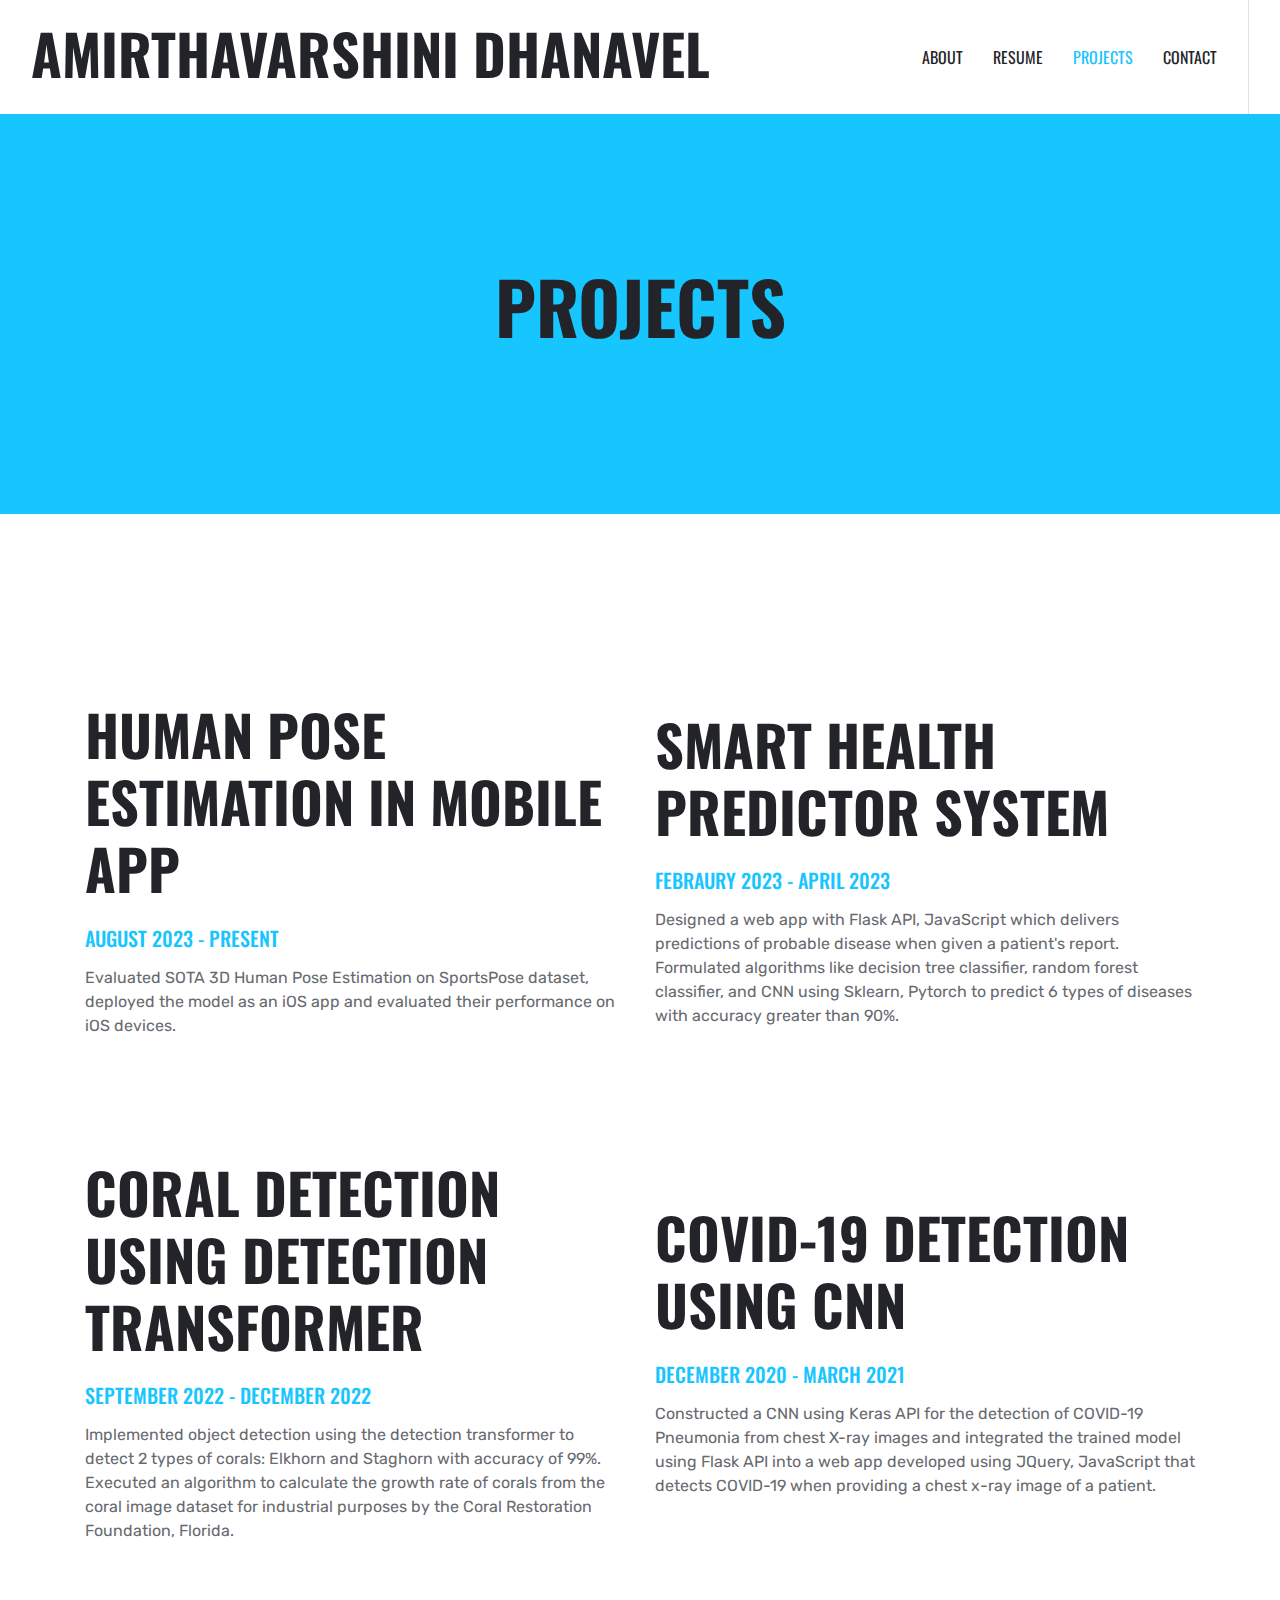
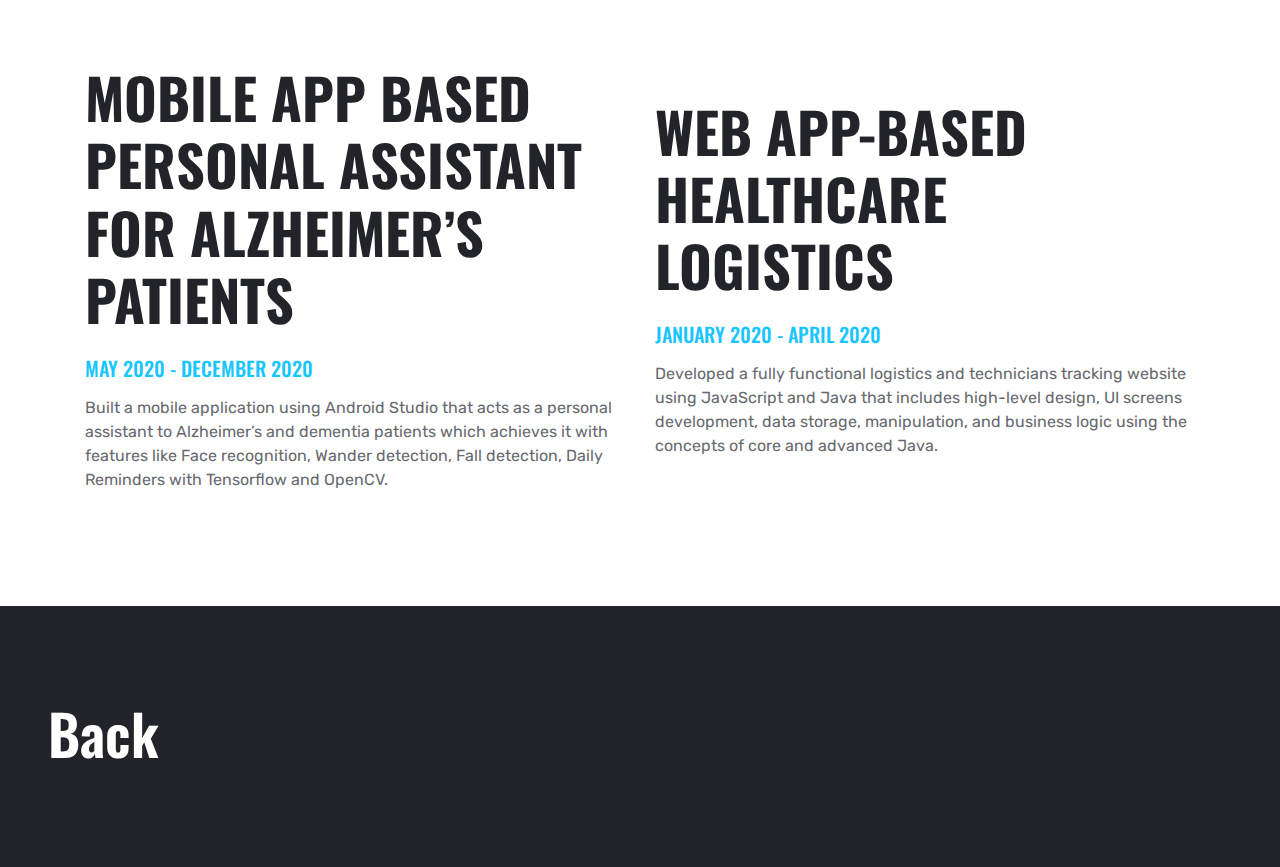
==== about.html @ 34671aa5 "Initial Commit" ====
<!DOCTYPE html>
<html lang="en">

<head>
    <meta charset="utf-8">
    <title>DOT.NET - Digital Agency Website Template</title>
    <meta content="width=device-width, initial-scale=1.0" name="viewport">
    <meta content="Free HTML Templates" name="keywords">
    <meta content="Free HTML Templates" name="description">

    <!-- Favicon -->
    <link href="img/favicon.ico" rel="icon">

    <!-- Google Web Fonts -->
    <link rel="preconnect" href="https://fonts.gstatic.com">
    <link href="https://fonts.googleapis.com/css2?family=Oswald:wght@400;500;600;700&family=Rubik&display=swap" rel="stylesheet"> 

    <!-- Font Awesome -->
    <link href="https://cdnjs.cloudflare.com/ajax/libs/font-awesome/5.15.0/css/all.min.css" rel="stylesheet">

    <!-- Libraries Stylesheet -->
    <link href="lib/owlcarousel/assets/owl.carousel.min.css" rel="stylesheet">
    <link href="lib/lightbox/css/lightbox.min.css" rel="stylesheet">

    <!-- Customized Bootstrap Stylesheet -->
    <link href="css/style.css" rel="stylesheet">
</head>

<body>
    <!-- Navbar Start -->
    <div class="container-fluid bg-white position-relative">
        <nav class="navbar navbar-expand-lg bg-white navbar-light py-3 py-lg-0">
            <a href="index.html" class="navbar-brand text-secondary">
                <h1 class="display-4 text-uppercase">AMIRTHAVARSHINI DHANAVEL</h1>
            </a>
            <button type="button" class="navbar-toggler" data-toggle="collapse" data-target="#navbarCollapse">
                <span class="navbar-toggler-icon"></span>
            </button>
            <div class="collapse navbar-collapse" id="navbarCollapse">
                <div class="navbar-nav ml-auto py-0 pr-3 border-right">
                    <a href="index.html" class="nav-item nav-link ">About</a>
                    <a href="about2.html" class="nav-item nav-link">Resume</a>
                    <a href="about.html" class="nav-item nav-link active">Projects</a>
                    <a href="about1.html" class="nav-item nav-link">Contact</a>
                 
                </div>
               
            </div>
        </nav>
    </div>
    <!-- Navbar End -->


    <!-- Page Header Start -->
    <div class="page-header container-fluid bg-primary d-flex flex-column align-items-center justify-content-center">
        <h1 class="display-3 text-uppercase mb-3">projects</h1>
        
    </div>
    <!-- Page Header Start -->


    <!-- About Start -->
    <div class="container-fluid pt-5">
        <div class="container pt-5">
            <div class="row align-items-center">
                
                <div class="col-lg-6 ">
                    <h1 class="display-4 text-uppercase mb-4">Human Pose Estimation in Mobile App</h1>
                    <h5 class="text-uppercase text-primary mb-3">August 2023 - Present</h5>
                    <p class="mb-4">Evaluated SOTA 3D Human Pose Estimation on SportsPose dataset, deployed the model as an iOS app and evaluated their performance on iOS devices.</p>
                </div>
           
                <div class="col-lg-6">
                    <h1 class="display-4 text-uppercase mb-4">Smart Health Predictor System</h1>
                    <h5 class="text-uppercase text-primary mb-3"> Febraury 2023 - April 2023</h5>
                    <p class="mb-4">Designed a web app with Flask API, JavaScript which delivers predictions of probable disease when given a patient's report.
                        Formulated algorithms like decision tree classifier, random forest classifier, and CNN using Sklearn, Pytorch to predict 6 types of diseases with accuracy greater than 90%.</p>
              
                </div>
            </div>
        </div>
    </div>
    <div class="container-fluid pt-5">
        <div class="container pt-5">
            <div class="row align-items-center">
                
                <div class="col-lg-6">
                    <h1 class="display-4 text-uppercase mb-4">Coral Detection Using Detection Transformer</h1>
                    <h5 class="text-uppercase text-primary mb-3">September 2022 - December 2022</h5>
                    <p class="mb-4">Implemented object detection using the detection transformer to detect 2 types of corals: Elkhorn and Staghorn with accuracy of 99%.
                        Executed an algorithm to calculate the growth rate of corals from the coral image dataset for industrial purposes by the Coral Restoration Foundation, Florida.
                        </p>
                </div>
                
                <div class="col-lg-6">
                    <h1 class="display-4 text-uppercase mb-4">
                        COVID-19 Detection using CNN</h1>
                    <h5 class="text-uppercase text-primary mb-3">December 2020 - March 2021</h5>
                    <p class="mb-4">Constructed a CNN using Keras API for the detection of COVID-19 Pneumonia from chest X-ray images and integrated the trained model using
                         Flask API into a web app developed using JQuery, JavaScript that detects COVID-19 when providing a chest x-ray image of a patient.</p>
                </div>
            </div>
        </div>
    </div>
    <div class="container-fluid pt-5">
        <div class="container pt-5">
            <div class="row align-items-center">
                
                <div class="col-lg-6">
                    <h1 class="display-4 text-uppercase mb-4">Mobile App based Personal assistant for Alzheimer’s patients</h1>
                    <h5 class="text-uppercase text-primary mb-3">May 2020 - December 2020</h5>
                    <p class="mb-4">Built a mobile application using Android Studio that acts as a personal assistant to Alzheimer’s and dementia patients 
                        which achieves it with features like Face recognition, Wander detection, Fall detection, Daily Reminders with Tensorflow and OpenCV.</p>
                </div>
                
                <div class="col-lg-6">
                    <h1 class="display-4 text-uppercase mb-4">
                        Web app-based Healthcare logistics</h1>
                    <h5 class="text-uppercase text-primary mb-3">January 2020 - April 2020</h5>
                    <p class="mb-4">Developed a fully functional logistics and technicians tracking website using JavaScript and Java that includes high-level design, 
                        UI screens development, data storage, manipulation, and business logic using the concepts of core and advanced Java.</p>
                </div>
            </div>
        </div>
    </div>
    <!-- About End -->


    

    <!-- Footer Start -->
    <div class="container-fluid bg-dark text-white-50 py-5 px-sm-3 px-md-5" style="margin-top: 90px;">
        <div class="row pt-5">
            <div class="col-lg-3 col-md-6 mb-5">
                <a href="index.html" class="navbar-brand">
                    <h3 class="m-0 mt-n2 text-white display-4">Back</h3>
                </a>
                
            </div>
            
            
        </div>
    </div>
    <!-- Footer End -->


    <!-- Back to Top -->
    <a href="#" class="btn btn-lg btn-primary btn-lg-square back-to-top"><i class="fa fa-angle-up"></i></a>


    <!-- JavaScript Libraries -->
    <script src="https://code.jquery.com/jquery-3.4.1.min.js"></script>
    <script src="https://stackpath.bootstrapcdn.com/bootstrap/4.4.1/js/bootstrap.bundle.min.js"></script>
    <script src="lib/easing/easing.min.js"></script>
    <script src="lib/waypoints/waypoints.min.js"></script>
    <script src="lib/owlcarousel/owl.carousel.min.js"></script>
    <script src="lib/isotope/isotope.pkgd.min.js"></script>
    <script src="lib/lightbox/js/lightbox.min.js"></script>

    <!-- Contact Javascript File -->
    <script src="mail/jqBootstrapValidation.min.js"></script>
    <script src="mail/contact.js"></script>

    <!-- Template Javascript -->
    <script src="js/main.js"></script>
</body>

</html>
---- css/style.css ----
/******* Bootstrap Theming ********/
/*!
 * Bootstrap v4.5.3 (https://getbootstrap.com/)
 * Copyright 2011-2020 The Bootstrap Authors
 * Copyright 2011-2020 Twitter, Inc.
 * Licensed under MIT (https://github.com/twbs/bootstrap/blob/main/LICENSE)
 */
:root {
  --blue: #007bff;
  --indigo: #6610f2;
  --purple: #6f42c1;
  --pink: #e83e8c;
  --red: #dc3545;
  --orange: #17c5ff;
  --yellow: #17c5ff;
  --green: #28a745;
  --teal: #20c997;
  --cyan: #17a2b8;
  --white: #fff;
  --gray: #6c757d;
  --gray-dark: #343a40;
  --primary: #17c5ff;
  --secondary: #BDBDBF;
  --success: #28a745;
  --info: #17a2b8;
  --warning: #17c5ff;
  --danger: #dc3545;
  --light: #F4F5F8;
  --dark: #222429;
  --breakpoint-xs: 0;
  --breakpoint-sm: 576px;
  --breakpoint-md: 768px;
  --breakpoint-lg: 992px;
  --breakpoint-xl: 1200px;
  --font-family-sans-serif: "Rubik", sans-serif;
  --font-family-monospace: SFMono-Regular, Menlo, Monaco, Consolas, "Liberation Mono", "Courier New", monospace;
}

*,
*::before,
*::after {
  box-sizing: border-box;
}

html {
  font-family: sans-serif;
  line-height: 1.15;
  -webkit-text-size-adjust: 100%;
  -webkit-tap-highlight-color: rgba(0, 0, 0, 0);
}

article, aside, figcaption, figure, footer, header, hgroup, main, nav, section {
  display: block;
}

body {
  margin: 0;
  font-family: "Rubik", sans-serif;
  font-size: 1rem;
  font-weight: 400;
  line-height: 1.5;
  color: #686A6F;
  text-align: left;
  background-color: #fff;
}

[tabindex="-1"]:focus:not(:focus-visible) {
  outline: 0 !important;
}

hr {
  box-sizing: content-box;
  height: 0;
  overflow: visible;
}

h1, h2, h3, h4, h5, h6 {
  margin-top: 0;
  margin-bottom: 0.5rem;
}

p {
  margin-top: 0;
  margin-bottom: 1rem;
}

abbr[title],
abbr[data-original-title] {
  text-decoration: underline;
  text-decoration: underline dotted;
  cursor: help;
  border-bottom: 0;
  text-decoration-skip-ink: none;
}

address {
  margin-bottom: 1rem;
  font-style: normal;
  line-height: inherit;
}

ol,
ul,
dl {
  margin-top: 0;
  margin-bottom: 1rem;
}

ol ol,
ul ul,
ol ul,
ul ol {
  margin-bottom: 0;
}

dt {
  font-weight: 700;
}

dd {
  margin-bottom: .5rem;
  margin-left: 0;
}

blockquote {
  margin: 0 0 1rem;
}

b,
strong {
  font-weight: bolder;
}

small {
  font-size: 80%;
}

sub,
sup {
  position: relative;
  font-size: 75%;
  line-height: 0;
  vertical-align: baseline;
}

sub {
  bottom: -.25em;
}

sup {
  top: -.5em;
}

a {
  color: #17c5ff;
  text-decoration: none;
  background-color: transparent;
}

a:hover {
  color: #17c5ff;
  text-decoration: underline;
}

a:not([href]):not([class]) {
  color: inherit;
  text-decoration: none;
}

a:not([href]):not([class]):hover {
  color: inherit;
  text-decoration: none;
}

pre,
code,
kbd,
samp {
  font-family: SFMono-Regular, Menlo, Monaco, Consolas, "Liberation Mono", "Courier New", monospace;
  font-size: 1em;
}

pre {
  margin-top: 0;
  margin-bottom: 1rem;
  overflow: auto;
  -ms-overflow-style: scrollbar;
}

figure {
  margin: 0 0 1rem;
}

img {
  vertical-align: middle;
  border-style: none;
}

svg {
  overflow: hidden;
  vertical-align: middle;
}

table {
  border-collapse: collapse;
}

caption {
  padding-top: 0.75rem;
  padding-bottom: 0.75rem;
  color: #6c757d;
  text-align: left;
  caption-side: bottom;
}

th {
  text-align: inherit;
  text-align: -webkit-match-parent;
}

label {
  display: inline-block;
  margin-bottom: 0.5rem;
}

button {
  border-radius: 0;
}

button:focus {
  outline: 1px dotted;
  outline: 5px auto -webkit-focus-ring-color;
}

input,
button,
select,
optgroup,
textarea {
  margin: 0;
  font-family: inherit;
  font-size: inherit;
  line-height: inherit;
}

button,
input {
  overflow: visible;
}

button,
select {
  text-transform: none;
}

[role="button"] {
  cursor: pointer;
}

select {
  word-wrap: normal;
}

button,
[type="button"],
[type="reset"],
[type="submit"] {
  -webkit-appearance: button;
}

button:not(:disabled),
[type="button"]:not(:disabled),
[type="reset"]:not(:disabled),
[type="submit"]:not(:disabled) {
  cursor: pointer;
}

button::-moz-focus-inner,
[type="button"]::-moz-focus-inner,
[type="reset"]::-moz-focus-inner,
[type="submit"]::-moz-focus-inner {
  padding: 0;
  border-style: none;
}

input[type="radio"],
input[type="checkbox"] {
  box-sizing: border-box;
  padding: 0;
}

textarea {
  overflow: auto;
  resize: vertical;
}

fieldset {
  min-width: 0;
  padding: 0;
  margin: 0;
  border: 0;
}

legend {
  display: block;
  width: 100%;
  max-width: 100%;
  padding: 0;
  margin-bottom: .5rem;
  font-size: 1.5rem;
  line-height: inherit;
  color: inherit;
  white-space: normal;
}

@media (max-width: 1200px) {
  legend {
    font-size: calc(1.275rem + 0.3vw) ;
  }
}

progress {
  vertical-align: baseline;
}

[type="number"]::-webkit-inner-spin-button,
[type="number"]::-webkit-outer-spin-button {
  height: auto;
}

[type="search"] {
  outline-offset: -2px;
  -webkit-appearance: none;
}

[type="search"]::-webkit-search-decoration {
  -webkit-appearance: none;
}

::-webkit-file-upload-button {
  font: inherit;
  -webkit-appearance: button;
}

output {
  display: inline-block;
}

summary {
  display: list-item;
  cursor: pointer;
}

template {
  display: none;
}

[hidden] {
  display: none !important;
}

h1, h2, h3, h4, h5, h6,
.h1, .h2, .h3, .h4, .h5, .h6 {
  margin-bottom: 0.5rem;
  font-family: "Oswald", sans-serif;
  font-weight: 500;
  line-height: 1.2;
  color: #222429;
}

h1, .h1 {
  font-size: 2.5rem;
}

@media (max-width: 1200px) {
  h1, .h1 {
    font-size: calc(1.375rem + 1.5vw) ;
  }
}

h2, .h2 {
  font-size: 2rem;
}

@media (max-width: 1200px) {
  h2, .h2 {
    font-size: calc(1.325rem + 0.9vw) ;
  }
}

h3, .h3 {
  font-size: 1.75rem;
}

@media (max-width: 1200px) {
  h3, .h3 {
    font-size: calc(1.3rem + 0.6vw) ;
  }
}

h4, .h4 {
  font-size: 1.5rem;
}

@media (max-width: 1200px) {
  h4, .h4 {
    font-size: calc(1.275rem + 0.3vw) ;
  }
}

h5, .h5 {
  font-size: 1.25rem;
}

h6, .h6 {
  font-size: 1rem;
}

.lead {
  font-size: 1.25rem;
  font-weight: 300;
}

.display-1 {
  font-size: 6rem;
  font-weight: 300;
  line-height: 1.2;
}

@media (max-width: 1200px) {
  .display-1 {
    font-size: calc(1.725rem + 5.7vw) ;
  }
}

.display-2 {
  font-size: 5.5rem;
  font-weight: 300;
  line-height: 1.2;
}

@media (max-width: 1200px) {
  .display-2 {
    font-size: calc(1.675rem + 5.1vw) ;
  }
}

.display-3 {
  font-size: 4.5rem;
  font-weight: 300;
  line-height: 1.2;
}

@media (max-width: 1200px) {
  .display-3 {
    font-size: calc(1.575rem + 3.9vw) ;
  }
}

.display-4 {
  font-size: 3.5rem;
  font-weight: 300;
  line-height: 1.2;
}

@media (max-width: 1200px) {
  .display-4 {
    font-size: calc(1.475rem + 2.7vw) ;
  }
}

hr {
  margin-top: 1rem;
  margin-bottom: 1rem;
  border: 0;
  border-top: 1px solid rgba(0, 0, 0, 0.1);
}

small,
.small {
  font-size: 80%;
  font-weight: 400;
}

mark,
.mark {
  padding: 0.2em;
  background-color: #fcf8e3;
}

.list-unstyled {
  padding-left: 0;
  list-style: none;
}

.list-inline {
  padding-left: 0;
  list-style: none;
}

.list-inline-item {
  display: inline-block;
}

.list-inline-item:not(:last-child) {
  margin-right: 0.5rem;
}

.initialism {
  font-size: 90%;
  text-transform: uppercase;
}

.blockquote {
  margin-bottom: 1rem;
  font-size: 1.25rem;
}

.blockquote-footer {
  display: block;
  font-size: 80%;
  color: #6c757d;
}

.blockquote-footer::before {
  content: "\2014\00A0";
}

.img-fluid {
  max-width: 100%;
  height: auto;
}

.img-thumbnail {
  padding: 0.25rem;
  background-color: #fff;
  border: 1px solid #dee2e6;
  border-radius: 0.25rem;
  max-width: 100%;
  height: auto;
}

.figure {
  display: inline-block;
}

.figure-img {
  margin-bottom: 0.5rem;
  line-height: 1;
}

.figure-caption {
  font-size: 90%;
  color: #6c757d;
}

code {
  font-size: 87.5%;
  color: #e83e8c;
  word-wrap: break-word;
}

a > code {
  color: inherit;
}

kbd {
  padding: 0.2rem 0.4rem;
  font-size: 87.5%;
  color: #fff;
  background-color: #212529;
  border-radius: 0.2rem;
}

kbd kbd {
  padding: 0;
  font-size: 100%;
  font-weight: 700;
}

pre {
  display: block;
  font-size: 87.5%;
  color: #212529;
}

pre code {
  font-size: inherit;
  color: inherit;
  word-break: normal;
}

.pre-scrollable {
  max-height: 340px;
  overflow-y: scroll;
}

.container,
.container-fluid,
.container-sm,
.container-md,
.container-lg,
.container-xl {
  width: 100%;
  padding-right: 15px;
  padding-left: 15px;
  margin-right: auto;
  margin-left: auto;
}

@media (min-width: 576px) {
  .container, .container-sm {
    max-width: 540px;
  }
}

@media (min-width: 768px) {
  .container, .container-sm, .container-md {
    max-width: 720px;
  }
}

@media (min-width: 992px) {
  .container, .container-sm, .container-md, .container-lg {
    max-width: 960px;
  }
}

@media (min-width: 1200px) {
  .container, .container-sm, .container-md, .container-lg, .container-xl {
    max-width: 1140px;
  }
}

.row {
  display: flex;
  flex-wrap: wrap;
  margin-right: -15px;
  margin-left: -15px;
}

.no-gutters {
  margin-right: 0;
  margin-left: 0;
}

.no-gutters > .col,
.no-gutters > [class*="col-"] {
  padding-right: 0;
  padding-left: 0;
}

.col-1, .col-2, .col-3, .col-4, .col-5, .col-6, .col-7, .col-8, .col-9, .col-10, .col-11, .col-12, .col,
.col-auto, .col-sm-1, .col-sm-2, .col-sm-3, .col-sm-4, .col-sm-5, .col-sm-6, .col-sm-7, .col-sm-8, .col-sm-9, .col-sm-10, .col-sm-11, .col-sm-12, .col-sm,
.col-sm-auto, .col-md-1, .col-md-2, .col-md-3, .col-md-4, .col-md-5, .col-md-6, .col-md-7, .col-md-8, .col-md-9, .col-md-10, .col-md-11, .col-md-12, .col-md,
.col-md-auto, .col-lg-1, .col-lg-2, .col-lg-3, .col-lg-4, .col-lg-5, .col-lg-6, .col-lg-7, .col-lg-8, .col-lg-9, .col-lg-10, .col-lg-11, .col-lg-12, .col-lg,
.col-lg-auto, .col-xl-1, .col-xl-2, .col-xl-3, .col-xl-4, .col-xl-5, .col-xl-6, .col-xl-7, .col-xl-8, .col-xl-9, .col-xl-10, .col-xl-11, .col-xl-12, .col-xl,
.col-xl-auto {
  position: relative;
  width: 100%;
  padding-right: 15px;
  padding-left: 15px;
}

.col {
  flex-basis: 0;
  flex-grow: 1;
  max-width: 100%;
}

.row-cols-1 > * {
  flex: 0 0 100%;
  max-width: 100%;
}

.row-cols-2 > * {
  flex: 0 0 50%;
  max-width: 50%;
}

.row-cols-3 > * {
  flex: 0 0 33.33333%;
  max-width: 33.33333%;
}

.row-cols-4 > * {
  flex: 0 0 25%;
  max-width: 25%;
}

.row-cols-5 > * {
  flex: 0 0 20%;
  max-width: 20%;
}

.row-cols-6 > * {
  flex: 0 0 16.66667%;
  max-width: 16.66667%;
}

.col-auto {
  flex: 0 0 auto;
  width: auto;
  max-width: 100%;
}

.col-1 {
  flex: 0 0 8.33333%;
  max-width: 8.33333%;
}

.col-2 {
  flex: 0 0 16.66667%;
  max-width: 16.66667%;
}

.col-3 {
  flex: 0 0 25%;
  max-width: 25%;
}

.col-4 {
  flex: 0 0 33.33333%;
  max-width: 33.33333%;
}

.col-5 {
  flex: 0 0 41.66667%;
  max-width: 41.66667%;
}

.col-6 {
  flex: 0 0 50%;
  max-width: 50%;
}

.col-7 {
  flex: 0 0 58.33333%;
  max-width: 58.33333%;
}

.col-8 {
  flex: 0 0 66.66667%;
  max-width: 66.66667%;
}

.col-9 {
  flex: 0 0 75%;
  max-width: 75%;
}

.col-10 {
  flex: 0 0 83.33333%;
  max-width: 83.33333%;
}

.col-11 {
  flex: 0 0 91.66667%;
  max-width: 91.66667%;
}

.col-12 {
  flex: 0 0 100%;
  max-width: 100%;
}

.order-first {
  order: -1;
}

.order-last {
  order: 13;
}

.order-0 {
  order: 0;
}

.order-1 {
  order: 1;
}

.order-2 {
  order: 2;
}

.order-3 {
  order: 3;
}

.order-4 {
  order: 4;
}

.order-5 {
  order: 5;
}

.order-6 {
  order: 6;
}

.order-7 {
  order: 7;
}

.order-8 {
  order: 8;
}

.order-9 {
  order: 9;
}

.order-10 {
  order: 10;
}

.order-11 {
  order: 11;
}

.order-12 {
  order: 12;
}

.offset-1 {
  margin-left: 8.33333%;
}

.offset-2 {
  margin-left: 16.66667%;
}

.offset-3 {
  margin-left: 25%;
}

.offset-4 {
  margin-left: 33.33333%;
}

.offset-5 {
  margin-left: 41.66667%;
}

.offset-6 {
  margin-left: 50%;
}

.offset-7 {
  margin-left: 58.33333%;
}

.offset-8 {
  margin-left: 66.66667%;
}

.offset-9 {
  margin-left: 75%;
}

.offset-10 {
  margin-left: 83.33333%;
}

.offset-11 {
  margin-left: 91.66667%;
}

@media (min-width: 576px) {
  .col-sm {
    flex-basis: 0;
    flex-grow: 1;
    max-width: 100%;
  }
  .row-cols-sm-1 > * {
    flex: 0 0 100%;
    max-width: 100%;
  }
  .row-cols-sm-2 > * {
    flex: 0 0 50%;
    max-width: 50%;
  }
  .row-cols-sm-3 > * {
    flex: 0 0 33.33333%;
    max-width: 33.33333%;
  }
  .row-cols-sm-4 > * {
    flex: 0 0 25%;
    max-width: 25%;
  }
  .row-cols-sm-5 > * {
    flex: 0 0 20%;
    max-width: 20%;
  }
  .row-cols-sm-6 > * {
    flex: 0 0 16.66667%;
    max-width: 16.66667%;
  }
  .col-sm-auto {
    flex: 0 0 auto;
    width: auto;
    max-width: 100%;
  }
  .col-sm-1 {
    flex: 0 0 8.33333%;
    max-width: 8.33333%;
  }
  .col-sm-2 {
    flex: 0 0 16.66667%;
    max-width: 16.66667%;
  }
  .col-sm-3 {
    flex: 0 0 25%;
    max-width: 25%;
  }
  .col-sm-4 {
    flex: 0 0 33.33333%;
    max-width: 33.33333%;
  }
  .col-sm-5 {
    flex: 0 0 41.66667%;
    max-width: 41.66667%;
  }
  .col-sm-6 {
    flex: 0 0 50%;
    max-width: 50%;
  }
  .col-sm-7 {
    flex: 0 0 58.33333%;
    max-width: 58.33333%;
  }
  .col-sm-8 {
    flex: 0 0 66.66667%;
    max-width: 66.66667%;
  }
  .col-sm-9 {
    flex: 0 0 75%;
    max-width: 75%;
  }
  .col-sm-10 {
    flex: 0 0 83.33333%;
    max-width: 83.33333%;
  }
  .col-sm-11 {
    flex: 0 0 91.66667%;
    max-width: 91.66667%;
  }
  .col-sm-12 {
    flex: 0 0 100%;
    max-width: 100%;
  }
  .order-sm-first {
    order: -1;
  }
  .order-sm-last {
    order: 13;
  }
  .order-sm-0 {
    order: 0;
  }
  .order-sm-1 {
    order: 1;
  }
  .order-sm-2 {
    order: 2;
  }
  .order-sm-3 {
    order: 3;
  }
  .order-sm-4 {
    order: 4;
  }
  .order-sm-5 {
    order: 5;
  }
  .order-sm-6 {
    order: 6;
  }
  .order-sm-7 {
    order: 7;
  }
  .order-sm-8 {
    order: 8;
  }
  .order-sm-9 {
    order: 9;
  }
  .order-sm-10 {
    order: 10;
  }
  .order-sm-11 {
    order: 11;
  }
  .order-sm-12 {
    order: 12;
  }
  .offset-sm-0 {
    margin-left: 0;
  }
  .offset-sm-1 {
    margin-left: 8.33333%;
  }
  .offset-sm-2 {
    margin-left: 16.66667%;
  }
  .offset-sm-3 {
    margin-left: 25%;
  }
  .offset-sm-4 {
    margin-left: 33.33333%;
  }
  .offset-sm-5 {
    margin-left: 41.66667%;
  }
  .offset-sm-6 {
    margin-left: 50%;
  }
  .offset-sm-7 {
    margin-left: 58.33333%;
  }
  .offset-sm-8 {
    margin-left: 66.66667%;
  }
  .offset-sm-9 {
    margin-left: 75%;
  }
  .offset-sm-10 {
    margin-left: 83.33333%;
  }
  .offset-sm-11 {
    margin-left: 91.66667%;
  }
}

@media (min-width: 768px) {
  .col-md {
    flex-basis: 0;
    flex-grow: 1;
    max-width: 100%;
  }
  .row-cols-md-1 > * {
    flex: 0 0 100%;
    max-width: 100%;
  }
  .row-cols-md-2 > * {
    flex: 0 0 50%;
    max-width: 50%;
  }
  .row-cols-md-3 > * {
    flex: 0 0 33.33333%;
    max-width: 33.33333%;
  }
  .row-cols-md-4 > * {
    flex: 0 0 25%;
    max-width: 25%;
  }
  .row-cols-md-5 > * {
    flex: 0 0 20%;
    max-width: 20%;
  }
  .row-cols-md-6 > * {
    flex: 0 0 16.66667%;
    max-width: 16.66667%;
  }
  .col-md-auto {
    flex: 0 0 auto;
    width: auto;
    max-width: 100%;
  }
  .col-md-1 {
    flex: 0 0 8.33333%;
    max-width: 8.33333%;
  }
  .col-md-2 {
    flex: 0 0 16.66667%;
    max-width: 16.66667%;
  }
  .col-md-3 {
    flex: 0 0 25%;
    max-width: 25%;
  }
  .col-md-4 {
    flex: 0 0 33.33333%;
    max-width: 33.33333%;
  }
  .col-md-5 {
    flex: 0 0 41.66667%;
    max-width: 41.66667%;
  }
  .col-md-6 {
    flex: 0 0 50%;
    max-width: 50%;
  }
  .col-md-7 {
    flex: 0 0 58.33333%;
    max-width: 58.33333%;
  }
  .col-md-8 {
    flex: 0 0 66.66667%;
    max-width: 66.66667%;
  }
  .col-md-9 {
    flex: 0 0 75%;
    max-width: 75%;
  }
  .col-md-10 {
    flex: 0 0 83.33333%;
    max-width: 83.33333%;
  }
  .col-md-11 {
    flex: 0 0 91.66667%;
    max-width: 91.66667%;
  }
  .col-md-12 {
    flex: 0 0 100%;
    max-width: 100%;
  }
  .order-md-first {
    order: -1;
  }
  .order-md-last {
    order: 13;
  }
  .order-md-0 {
    order: 0;
  }
  .order-md-1 {
    order: 1;
  }
  .order-md-2 {
    order: 2;
  }
  .order-md-3 {
    order: 3;
  }
  .order-md-4 {
    order: 4;
  }
  .order-md-5 {
    order: 5;
  }
  .order-md-6 {
    order: 6;
  }
  .order-md-7 {
    order: 7;
  }
  .order-md-8 {
    order: 8;
  }
  .order-md-9 {
    order: 9;
  }
  .order-md-10 {
    order: 10;
  }
  .order-md-11 {
    order: 11;
  }
  .order-md-12 {
    order: 12;
  }
  .offset-md-0 {
    margin-left: 0;
  }
  .offset-md-1 {
    margin-left: 8.33333%;
  }
  .offset-md-2 {
    margin-left: 16.66667%;
  }
  .offset-md-3 {
    margin-left: 25%;
  }
  .offset-md-4 {
    margin-left: 33.33333%;
  }
  .offset-md-5 {
    margin-left: 41.66667%;
  }
  .offset-md-6 {
    margin-left: 50%;
  }
  .offset-md-7 {
    margin-left: 58.33333%;
  }
  .offset-md-8 {
    margin-left: 66.66667%;
  }
  .offset-md-9 {
    margin-left: 75%;
  }
  .offset-md-10 {
    margin-left: 83.33333%;
  }
  .offset-md-11 {
    margin-left: 91.66667%;
  }
}

@media (min-width: 992px) {
  .col-lg {
    flex-basis: 0;
    flex-grow: 1;
    max-width: 100%;
  }
  .row-cols-lg-1 > * {
    flex: 0 0 100%;
    max-width: 100%;
  }
  .row-cols-lg-2 > * {
    flex: 0 0 50%;
    max-width: 50%;
  }
  .row-cols-lg-3 > * {
    flex: 0 0 33.33333%;
    max-width: 33.33333%;
  }
  .row-cols-lg-4 > * {
    flex: 0 0 25%;
    max-width: 25%;
  }
  .row-cols-lg-5 > * {
    flex: 0 0 20%;
    max-width: 20%;
  }
  .row-cols-lg-6 > * {
    flex: 0 0 16.66667%;
    max-width: 16.66667%;
  }
  .col-lg-auto {
    flex: 0 0 auto;
    width: auto;
    max-width: 100%;
  }
  .col-lg-1 {
    flex: 0 0 8.33333%;
    max-width: 8.33333%;
  }
  .col-lg-2 {
    flex: 0 0 16.66667%;
    max-width: 16.66667%;
  }
  .col-lg-3 {
    flex: 0 0 25%;
    max-width: 25%;
  }
  .col-lg-4 {
    flex: 0 0 33.33333%;
    max-width: 33.33333%;
  }
  .col-lg-5 {
    flex: 0 0 41.66667%;
    max-width: 41.66667%;
  }
  .col-lg-6 {
    flex: 0 0 50%;
    max-width: 50%;
  }
  .col-lg-7 {
    flex: 0 0 58.33333%;
    max-width: 58.33333%;
  }
  .col-lg-8 {
    flex: 0 0 66.66667%;
    max-width: 66.66667%;
  }
  .col-lg-9 {
    flex: 0 0 75%;
    max-width: 75%;
  }
  .col-lg-10 {
    flex: 0 0 83.33333%;
    max-width: 83.33333%;
  }
  .col-lg-11 {
    flex: 0 0 91.66667%;
    max-width: 91.66667%;
  }
  .col-lg-12 {
    flex: 0 0 100%;
    max-width: 100%;
  }
  .order-lg-first {
    order: -1;
  }
  .order-lg-last {
    order: 13;
  }
  .order-lg-0 {
    order: 0;
  }
  .order-lg-1 {
    order: 1;
  }
  .order-lg-2 {
    order: 2;
  }
  .order-lg-3 {
    order: 3;
  }
  .order-lg-4 {
    order: 4;
  }
  .order-lg-5 {
    order: 5;
  }
  .order-lg-6 {
    order: 6;
  }
  .order-lg-7 {
    order: 7;
  }
  .order-lg-8 {
    order: 8;
  }
  .order-lg-9 {
    order: 9;
  }
  .order-lg-10 {
    order: 10;
  }
  .order-lg-11 {
    order: 11;
  }
  .order-lg-12 {
    order: 12;
  }
  .offset-lg-0 {
    margin-left: 0;
  }
  .offset-lg-1 {
    margin-left: 8.33333%;
  }
  .offset-lg-2 {
    margin-left: 16.66667%;
  }
  .offset-lg-3 {
    margin-left: 25%;
  }
  .offset-lg-4 {
    margin-left: 33.33333%;
  }
  .offset-lg-5 {
    margin-left: 41.66667%;
  }
  .offset-lg-6 {
    margin-left: 50%;
  }
  .offset-lg-7 {
    margin-left: 58.33333%;
  }
  .offset-lg-8 {
    margin-left: 66.66667%;
  }
  .offset-lg-9 {
    margin-left: 75%;
  }
  .offset-lg-10 {
    margin-left: 83.33333%;
  }
  .offset-lg-11 {
    margin-left: 91.66667%;
  }
}

@media (min-width: 1200px) {
  .col-xl {
    flex-basis: 0;
    flex-grow: 1;
    max-width: 100%;
  }
  .row-cols-xl-1 > * {
    flex: 0 0 100%;
    max-width: 100%;
  }
  .row-cols-xl-2 > * {
    flex: 0 0 50%;
    max-width: 50%;
  }
  .row-cols-xl-3 > * {
    flex: 0 0 33.33333%;
    max-width: 33.33333%;
  }
  .row-cols-xl-4 > * {
    flex: 0 0 25%;
    max-width: 25%;
  }
  .row-cols-xl-5 > * {
    flex: 0 0 20%;
    max-width: 20%;
  }
  .row-cols-xl-6 > * {
    flex: 0 0 16.66667%;
    max-width: 16.66667%;
  }
  .col-xl-auto {
    flex: 0 0 auto;
    width: auto;
    max-width: 100%;
  }
  .col-xl-1 {
    flex: 0 0 8.33333%;
    max-width: 8.33333%;
  }
  .col-xl-2 {
    flex: 0 0 16.66667%;
    max-width: 16.66667%;
  }
  .col-xl-3 {
    flex: 0 0 25%;
    max-width: 25%;
  }
  .col-xl-4 {
    flex: 0 0 33.33333%;
    max-width: 33.33333%;
  }
  .col-xl-5 {
    flex: 0 0 41.66667%;
    max-width: 41.66667%;
  }
  .col-xl-6 {
    flex: 0 0 50%;
    max-width: 50%;
  }
  .col-xl-7 {
    flex: 0 0 58.33333%;
    max-width: 58.33333%;
  }
  .col-xl-8 {
    flex: 0 0 66.66667%;
    max-width: 66.66667%;
  }
  .col-xl-9 {
    flex: 0 0 75%;
    max-width: 75%;
  }
  .col-xl-10 {
    flex: 0 0 83.33333%;
    max-width: 83.33333%;
  }
  .col-xl-11 {
    flex: 0 0 91.66667%;
    max-width: 91.66667%;
  }
  .col-xl-12 {
    flex: 0 0 100%;
    max-width: 100%;
  }
  .order-xl-first {
    order: -1;
  }
  .order-xl-last {
    order: 13;
  }
  .order-xl-0 {
    order: 0;
  }
  .order-xl-1 {
    order: 1;
  }
  .order-xl-2 {
    order: 2;
  }
  .order-xl-3 {
    order: 3;
  }
  .order-xl-4 {
    order: 4;
  }
  .order-xl-5 {
    order: 5;
  }
  .order-xl-6 {
    order: 6;
  }
  .order-xl-7 {
    order: 7;
  }
  .order-xl-8 {
    order: 8;
  }
  .order-xl-9 {
    order: 9;
  }
  .order-xl-10 {
    order: 10;
  }
  .order-xl-11 {
    order: 11;
  }
  .order-xl-12 {
    order: 12;
  }
  .offset-xl-0 {
    margin-left: 0;
  }
  .offset-xl-1 {
    margin-left: 8.33333%;
  }
  .offset-xl-2 {
    margin-left: 16.66667%;
  }
  .offset-xl-3 {
    margin-left: 25%;
  }
  .offset-xl-4 {
    margin-left: 33.33333%;
  }
  .offset-xl-5 {
    margin-left: 41.66667%;
  }
  .offset-xl-6 {
    margin-left: 50%;
  }
  .offset-xl-7 {
    margin-left: 58.33333%;
  }
  .offset-xl-8 {
    margin-left: 66.66667%;
  }
  .offset-xl-9 {
    margin-left: 75%;
  }
  .offset-xl-10 {
    margin-left: 83.33333%;
  }
  .offset-xl-11 {
    margin-left: 91.66667%;
  }
}

.table {
  width: 100%;
  margin-bottom: 1rem;
  color: #686A6F;
}

.table th,
.table td {
  padding: 0.75rem;
  vertical-align: top;
  border-top: 1px solid #dee2e6;
}

.table thead th {
  vertical-align: bottom;
  border-bottom: 2px solid #dee2e6;
}

.table tbody + tbody {
  border-top: 2px solid #dee2e6;
}

.table-sm th,
.table-sm td {
  padding: 0.3rem;
}

.table-bordered {
  border: 1px solid #dee2e6;
}

.table-bordered th,
.table-bordered td {
  border: 1px solid #dee2e6;
}

.table-bordered thead th,
.table-bordered thead td {
  border-bottom-width: 2px;
}

.table-borderless th,
.table-borderless td,
.table-borderless thead th,
.table-borderless tbody + tbody {
  border: 0;
}

.table-striped tbody tr:nth-of-type(odd) {
  background-color: rgba(0, 0, 0, 0.05);
}

.table-hover tbody tr:hover {
  color: #686A6F;
  background-color: rgba(0, 0, 0, 0.075);
}

.table-primary,
.table-primary > th,
.table-primary > td {
  background-color: #17c5ff;
}

.table-primary th,
.table-primary td,
.table-primary thead th,
.table-primary tbody + tbody {
  border-color: #ffd386;
}

.table-hover .table-primary:hover {
  background-color: #ffdea5;
}

.table-hover .table-primary:hover > td,
.table-hover .table-primary:hover > th {
  background-color: #ffdea5;
}

.table-secondary,
.table-secondary > th,
.table-secondary > td {
  background-color: #ededed;
}

.table-secondary th,
.table-secondary td,
.table-secondary thead th,
.table-secondary tbody + tbody {
  border-color: #ddddde;
}

.table-hover .table-secondary:hover {
  background-color: #e0e0e0;
}

.table-hover .table-secondary:hover > td,
.table-hover .table-secondary:hover > th {
  background-color: #e0e0e0;
}

.table-success,
.table-success > th,
.table-success > td {
  background-color: #c3e6cb;
}

.table-success th,
.table-success td,
.table-success thead th,
.table-success tbody + tbody {
  border-color: #8fd19e;
}

.table-hover .table-success:hover {
  background-color: #b1dfbb;
}

.table-hover .table-success:hover > td,
.table-hover .table-success:hover > th {
  background-color: #b1dfbb;
}

.table-info,
.table-info > th,
.table-info > td {
  background-color: #bee5eb;
}

.table-info th,
.table-info td,
.table-info thead th,
.table-info tbody + tbody {
  border-color: #86cfda;
}

.table-hover .table-info:hover {
  background-color: #abdde5;
}

.table-hover .table-info:hover > td,
.table-hover .table-info:hover > th {
  background-color: #abdde5;
}

.table-warning,
.table-warning > th,
.table-warning > td {
  background-color: #ffeeba;
}

.table-warning th,
.table-warning td,
.table-warning thead th,
.table-warning tbody + tbody {
  border-color: #ffdf7e;
}

.table-hover .table-warning:hover {
  background-color: #ffe8a1;
}

.table-hover .table-warning:hover > td,
.table-hover .table-warning:hover > th {
  background-color: #ffe8a1;
}

.table-danger,
.table-danger > th,
.table-danger > td {
  background-color: #f5c6cb;
}

.table-danger th,
.table-danger td,
.table-danger thead th,
.table-danger tbody + tbody {
  border-color: #ed969e;
}

.table-hover .table-danger:hover {
  background-color: #f1b0b7;
}

.table-hover .table-danger:hover > td,
.table-hover .table-danger:hover > th {
  background-color: #f1b0b7;
}

.table-light,
.table-light > th,
.table-light > td {
  background-color: #fcfcfd;
}

.table-light th,
.table-light td,
.table-light thead th,
.table-light tbody + tbody {
  border-color: #f9fafb;
}

.table-hover .table-light:hover {
  background-color: #ededf3;
}

.table-hover .table-light:hover > td,
.table-hover .table-light:hover > th {
  background-color: #ededf3;
}

.table-dark,
.table-dark > th,
.table-dark > td {
  background-color: #c1c2c3;
}

.table-dark th,
.table-dark td,
.table-dark thead th,
.table-dark tbody + tbody {
  border-color: #8c8d90;
}

.table-hover .table-dark:hover {
  background-color: #b4b5b6;
}

.table-hover .table-dark:hover > td,
.table-hover .table-dark:hover > th {
  background-color: #b4b5b6;
}

.table-active,
.table-active > th,
.table-active > td {
  background-color: rgba(0, 0, 0, 0.075);
}

.table-hover .table-active:hover {
  background-color: rgba(0, 0, 0, 0.075);
}

.table-hover .table-active:hover > td,
.table-hover .table-active:hover > th {
  background-color: rgba(0, 0, 0, 0.075);
}

.table .thead-dark th {
  color: #fff;
  background-color: #343a40;
  border-color: #454d55;
}

.table .thead-light th {
  color: #495057;
  background-color: #e9ecef;
  border-color: #dee2e6;
}

.table-dark {
  color: #fff;
  background-color: #343a40;
}

.table-dark th,
.table-dark td,
.table-dark thead th {
  border-color: #454d55;
}

.table-dark.table-bordered {
  border: 0;
}

.table-dark.table-striped tbody tr:nth-of-type(odd) {
  background-color: rgba(255, 255, 255, 0.05);
}

.table-dark.table-hover tbody tr:hover {
  color: #fff;
  background-color: rgba(255, 255, 255, 0.075);
}

@media (max-width: 575.98px) {
  .table-responsive-sm {
    display: block;
    width: 100%;
    overflow-x: auto;
    -webkit-overflow-scrolling: touch;
  }
  .table-responsive-sm > .table-bordered {
    border: 0;
  }
}

@media (max-width: 767.98px) {
  .table-responsive-md {
    display: block;
    width: 100%;
    overflow-x: auto;
    -webkit-overflow-scrolling: touch;
  }
  .table-responsive-md > .table-bordered {
    border: 0;
  }
}

@media (max-width: 991.98px) {
  .table-responsive-lg {
    display: block;
    width: 100%;
    overflow-x: auto;
    -webkit-overflow-scrolling: touch;
  }
  .table-responsive-lg > .table-bordered {
    border: 0;
  }
}

@media (max-width: 1199.98px) {
  .table-responsive-xl {
    display: block;
    width: 100%;
    overflow-x: auto;
    -webkit-overflow-scrolling: touch;
  }
  .table-responsive-xl > .table-bordered {
    border: 0;
  }
}

.table-responsive {
  display: block;
  width: 100%;
  overflow-x: auto;
  -webkit-overflow-scrolling: touch;
}

.table-responsive > .table-bordered {
  border: 0;
}

.form-control {
  display: block;
  width: 100%;
  height: calc(1.5em + 0.75rem + 2px);
  padding: 0.375rem 0.75rem;
  font-size: 1rem;
  font-weight: 400;
  line-height: 1.5;
  color: #495057;
  background-color: #fff;
  background-clip: padding-box;
  border: 1px solid #ced4da;
  border-radius: 0.25rem;
  transition: border-color 0.15s ease-in-out, box-shadow 0.15s ease-in-out;
}

@media (prefers-reduced-motion: reduce) {
  .form-control {
    transition: none;
  }
}

.form-control::-ms-expand {
  background-color: transparent;
  border: 0;
}

.form-control:-moz-focusring {
  color: transparent;
  text-shadow: 0 0 0 #495057;
}

.form-control:focus {
  color: #495057;
  background-color: #fff;
  border-color: #17c5ff;
  outline: 0;
  box-shadow: 0 0 0 0.2rem rgba(255, 170, 23, 0.25);
}

.form-control::placeholder {
  color: #6c757d;
  opacity: 1;
}

.form-control:disabled, .form-control[readonly] {
  background-color: #e9ecef;
  opacity: 1;
}

input[type="date"].form-control,
input[type="time"].form-control,
input[type="datetime-local"].form-control,
input[type="month"].form-control {
  appearance: none;
}

select.form-control:focus::-ms-value {
  color: #495057;
  background-color: #fff;
}

.form-control-file,
.form-control-range {
  display: block;
  width: 100%;
}

.col-form-label {
  padding-top: calc(0.375rem + 1px);
  padding-bottom: calc(0.375rem + 1px);
  margin-bottom: 0;
  font-size: inherit;
  line-height: 1.5;
}

.col-form-label-lg {
  padding-top: calc(0.5rem + 1px);
  padding-bottom: calc(0.5rem + 1px);
  font-size: 1.25rem;
  line-height: 1.5;
}

.col-form-label-sm {
  padding-top: calc(0.25rem + 1px);
  padding-bottom: calc(0.25rem + 1px);
  font-size: 0.875rem;
  line-height: 1.5;
}

.form-control-plaintext {
  display: block;
  width: 100%;
  padding: 0.375rem 0;
  margin-bottom: 0;
  font-size: 1rem;
  line-height: 1.5;
  color: #686A6F;
  background-color: transparent;
  border: solid transparent;
  border-width: 1px 0;
}

.form-control-plaintext.form-control-sm, .form-control-plaintext.form-control-lg {
  padding-right: 0;
  padding-left: 0;
}

.form-control-sm {
  height: calc(1.5em + 0.5rem + 2px);
  padding: 0.25rem 0.5rem;
  font-size: 0.875rem;
  line-height: 1.5;
  border-radius: 0.2rem;
}

.form-control-lg {
  height: calc(1.5em + 1rem + 2px);
  padding: 0.5rem 1rem;
  font-size: 1.25rem;
  line-height: 1.5;
  border-radius: 0.3rem;
}

select.form-control[size], select.form-control[multiple] {
  height: auto;
}

textarea.form-control {
  height: auto;
}

.form-group {
  margin-bottom: 1rem;
}

.form-text {
  display: block;
  margin-top: 0.25rem;
}

.form-row {
  display: flex;
  flex-wrap: wrap;
  margin-right: -5px;
  margin-left: -5px;
}

.form-row > .col,
.form-row > [class*="col-"] {
  padding-right: 5px;
  padding-left: 5px;
}

.form-check {
  position: relative;
  display: block;
  padding-left: 1.25rem;
}

.form-check-input {
  position: absolute;
  margin-top: 0.3rem;
  margin-left: -1.25rem;
}

.form-check-input[disabled] ~ .form-check-label,
.form-check-input:disabled ~ .form-check-label {
  color: #6c757d;
}

.form-check-label {
  margin-bottom: 0;
}

.form-check-inline {
  display: inline-flex;
  align-items: center;
  padding-left: 0;
  margin-right: 0.75rem;
}

.form-check-inline .form-check-input {
  position: static;
  margin-top: 0;
  margin-right: 0.3125rem;
  margin-left: 0;
}

.valid-feedback {
  display: none;
  width: 100%;
  margin-top: 0.25rem;
  font-size: 80%;
  color: #28a745;
}

.valid-tooltip {
  position: absolute;
  top: 100%;
  left: 0;
  z-index: 5;
  display: none;
  max-width: 100%;
  padding: 0.25rem 0.5rem;
  margin-top: .1rem;
  font-size: 0.875rem;
  line-height: 1.5;
  color: #fff;
  background-color: rgba(40, 167, 69, 0.9);
  border-radius: 0.25rem;
}

.was-validated :valid ~ .valid-feedback,
.was-validated :valid ~ .valid-tooltip,
.is-valid ~ .valid-feedback,
.is-valid ~ .valid-tooltip {
  display: block;
}

.was-validated .form-control:valid, .form-control.is-valid {
  border-color: #28a745;
  padding-right: calc(1.5em + 0.75rem);
  background-image: url("data:image/svg+xml,%3csvg xmlns='http://www.w3.org/2000/svg' width='8' height='8' viewBox='0 0 8 8'%3e%3cpath fill='%2328a745' d='M2.3 6.73L.6 4.53c-.4-1.04.46-1.4 1.1-.8l1.1 1.4 3.4-3.8c.6-.63 1.6-.27 1.2.7l-4 4.6c-.43.5-.8.4-1.1.1z'/%3e%3c/svg%3e");
  background-repeat: no-repeat;
  background-position: right calc(0.375em + 0.1875rem) center;
  background-size: calc(0.75em + 0.375rem) calc(0.75em + 0.375rem);
}

.was-validated .form-control:valid:focus, .form-control.is-valid:focus {
  border-color: #28a745;
  box-shadow: 0 0 0 0.2rem rgba(40, 167, 69, 0.25);
}

.was-validated textarea.form-control:valid, textarea.form-control.is-valid {
  padding-right: calc(1.5em + 0.75rem);
  background-position: top calc(0.375em + 0.1875rem) right calc(0.375em + 0.1875rem);
}

.was-validated .custom-select:valid, .custom-select.is-valid {
  border-color: #28a745;
  padding-right: calc(0.75em + 2.3125rem);
  background: url("data:image/svg+xml,%3csvg xmlns='http://www.w3.org/2000/svg' width='4' height='5' viewBox='0 0 4 5'%3e%3cpath fill='%23343a40' d='M2 0L0 2h4zm0 5L0 3h4z'/%3e%3c/svg%3e") no-repeat right 0.75rem center/8px 10px, url("data:image/svg+xml,%3csvg xmlns='http://www.w3.org/2000/svg' width='8' height='8' viewBox='0 0 8 8'%3e%3cpath fill='%2328a745' d='M2.3 6.73L.6 4.53c-.4-1.04.46-1.4 1.1-.8l1.1 1.4 3.4-3.8c.6-.63 1.6-.27 1.2.7l-4 4.6c-.43.5-.8.4-1.1.1z'/%3e%3c/svg%3e") #fff no-repeat center right 1.75rem/calc(0.75em + 0.375rem) calc(0.75em + 0.375rem);
}

.was-validated .custom-select:valid:focus, .custom-select.is-valid:focus {
  border-color: #28a745;
  box-shadow: 0 0 0 0.2rem rgba(40, 167, 69, 0.25);
}

.was-validated .form-check-input:valid ~ .form-check-label, .form-check-input.is-valid ~ .form-check-label {
  color: #28a745;
}

.was-validated .form-check-input:valid ~ .valid-feedback,
.was-validated .form-check-input:valid ~ .valid-tooltip, .form-check-input.is-valid ~ .valid-feedback,
.form-check-input.is-valid ~ .valid-tooltip {
  display: block;
}

.was-validated .custom-control-input:valid ~ .custom-control-label, .custom-control-input.is-valid ~ .custom-control-label {
  color: #28a745;
}

.was-validated .custom-control-input:valid ~ .custom-control-label::before, .custom-control-input.is-valid ~ .custom-control-label::before {
  border-color: #28a745;
}

.was-validated .custom-control-input:valid:checked ~ .custom-control-label::before, .custom-control-input.is-valid:checked ~ .custom-control-label::before {
  border-color: #34ce57;
  background-color: #34ce57;
}

.was-validated .custom-control-input:valid:focus ~ .custom-control-label::before, .custom-control-input.is-valid:focus ~ .custom-control-label::before {
  box-shadow: 0 0 0 0.2rem rgba(40, 167, 69, 0.25);
}

.was-validated .custom-control-input:valid:focus:not(:checked) ~ .custom-control-label::before, .custom-control-input.is-valid:focus:not(:checked) ~ .custom-control-label::before {
  border-color: #28a745;
}

.was-validated .custom-file-input:valid ~ .custom-file-label, .custom-file-input.is-valid ~ .custom-file-label {
  border-color: #28a745;
}

.was-validated .custom-file-input:valid:focus ~ .custom-file-label, .custom-file-input.is-valid:focus ~ .custom-file-label {
  border-color: #28a745;
  box-shadow: 0 0 0 0.2rem rgba(40, 167, 69, 0.25);
}

.invalid-feedback {
  display: none;
  width: 100%;
  margin-top: 0.25rem;
  font-size: 80%;
  color: #dc3545;
}

.invalid-tooltip {
  position: absolute;
  top: 100%;
  left: 0;
  z-index: 5;
  display: none;
  max-width: 100%;
  padding: 0.25rem 0.5rem;
  margin-top: .1rem;
  font-size: 0.875rem;
  line-height: 1.5;
  color: #fff;
  background-color: rgba(220, 53, 69, 0.9);
  border-radius: 0.25rem;
}

.was-validated :invalid ~ .invalid-feedback,
.was-validated :invalid ~ .invalid-tooltip,
.is-invalid ~ .invalid-feedback,
.is-invalid ~ .invalid-tooltip {
  display: block;
}

.was-validated .form-control:invalid, .form-control.is-invalid {
  border-color: #dc3545;
  padding-right: calc(1.5em + 0.75rem);
  background-image: url("data:image/svg+xml,%3csvg xmlns='http://www.w3.org/2000/svg' width='12' height='12' fill='none' stroke='%23dc3545' viewBox='0 0 12 12'%3e%3ccircle cx='6' cy='6' r='4.5'/%3e%3cpath stroke-linejoin='round' d='M5.8 3.6h.4L6 6.5z'/%3e%3ccircle cx='6' cy='8.2' r='.6' fill='%23dc3545' stroke='none'/%3e%3c/svg%3e");
  background-repeat: no-repeat;
  background-position: right calc(0.375em + 0.1875rem) center;
  background-size: calc(0.75em + 0.375rem) calc(0.75em + 0.375rem);
}

.was-validated .form-control:invalid:focus, .form-control.is-invalid:focus {
  border-color: #dc3545;
  box-shadow: 0 0 0 0.2rem rgba(220, 53, 69, 0.25);
}

.was-validated textarea.form-control:invalid, textarea.form-control.is-invalid {
  padding-right: calc(1.5em + 0.75rem);
  background-position: top calc(0.375em + 0.1875rem) right calc(0.375em + 0.1875rem);
}

.was-validated .custom-select:invalid, .custom-select.is-invalid {
  border-color: #dc3545;
  padding-right: calc(0.75em + 2.3125rem);
  background: url("data:image/svg+xml,%3csvg xmlns='http://www.w3.org/2000/svg' width='4' height='5' viewBox='0 0 4 5'%3e%3cpath fill='%23343a40' d='M2 0L0 2h4zm0 5L0 3h4z'/%3e%3c/svg%3e") no-repeat right 0.75rem center/8px 10px, url("data:image/svg+xml,%3csvg xmlns='http://www.w3.org/2000/svg' width='12' height='12' fill='none' stroke='%23dc3545' viewBox='0 0 12 12'%3e%3ccircle cx='6' cy='6' r='4.5'/%3e%3cpath stroke-linejoin='round' d='M5.8 3.6h.4L6 6.5z'/%3e%3ccircle cx='6' cy='8.2' r='.6' fill='%23dc3545' stroke='none'/%3e%3c/svg%3e") #fff no-repeat center right 1.75rem/calc(0.75em + 0.375rem) calc(0.75em + 0.375rem);
}

.was-validated .custom-select:invalid:focus, .custom-select.is-invalid:focus {
  border-color: #dc3545;
  box-shadow: 0 0 0 0.2rem rgba(220, 53, 69, 0.25);
}

.was-validated .form-check-input:invalid ~ .form-check-label, .form-check-input.is-invalid ~ .form-check-label {
  color: #dc3545;
}

.was-validated .form-check-input:invalid ~ .invalid-feedback,
.was-validated .form-check-input:invalid ~ .invalid-tooltip, .form-check-input.is-invalid ~ .invalid-feedback,
.form-check-input.is-invalid ~ .invalid-tooltip {
  display: block;
}

.was-validated .custom-control-input:invalid ~ .custom-control-label, .custom-control-input.is-invalid ~ .custom-control-label {
  color: #dc3545;
}

.was-validated .custom-control-input:invalid ~ .custom-control-label::before, .custom-control-input.is-invalid ~ .custom-control-label::before {
  border-color: #dc3545;
}

.was-validated .custom-control-input:invalid:checked ~ .custom-control-label::before, .custom-control-input.is-invalid:checked ~ .custom-control-label::before {
  border-color: #e4606d;
  background-color: #e4606d;
}

.was-validated .custom-control-input:invalid:focus ~ .custom-control-label::before, .custom-control-input.is-invalid:focus ~ .custom-control-label::before {
  box-shadow: 0 0 0 0.2rem rgba(220, 53, 69, 0.25);
}

.was-validated .custom-control-input:invalid:focus:not(:checked) ~ .custom-control-label::before, .custom-control-input.is-invalid:focus:not(:checked) ~ .custom-control-label::before {
  border-color: #dc3545;
}

.was-validated .custom-file-input:invalid ~ .custom-file-label, .custom-file-input.is-invalid ~ .custom-file-label {
  border-color: #dc3545;
}

.was-validated .custom-file-input:invalid:focus ~ .custom-file-label, .custom-file-input.is-invalid:focus ~ .custom-file-label {
  border-color: #dc3545;
  box-shadow: 0 0 0 0.2rem rgba(220, 53, 69, 0.25);
}

.form-inline {
  display: flex;
  flex-flow: row wrap;
  align-items: center;
}

.form-inline .form-check {
  width: 100%;
}

@media (min-width: 576px) {
  .form-inline label {
    display: flex;
    align-items: center;
    justify-content: center;
    margin-bottom: 0;
  }
  .form-inline .form-group {
    display: flex;
    flex: 0 0 auto;
    flex-flow: row wrap;
    align-items: center;
    margin-bottom: 0;
  }
  .form-inline .form-control {
    display: inline-block;
    width: auto;
    vertical-align: middle;
  }
  .form-inline .form-control-plaintext {
    display: inline-block;
  }
  .form-inline .input-group,
  .form-inline .custom-select {
    width: auto;
  }
  .form-inline .form-check {
    display: flex;
    align-items: center;
    justify-content: center;
    width: auto;
    padding-left: 0;
  }
  .form-inline .form-check-input {
    position: relative;
    flex-shrink: 0;
    margin-top: 0;
    margin-right: 0.25rem;
    margin-left: 0;
  }
  .form-inline .custom-control {
    align-items: center;
    justify-content: center;
  }
  .form-inline .custom-control-label {
    margin-bottom: 0;
  }
}

.btn {
  display: inline-block;
  font-weight: 400;
  color: #686A6F;
  text-align: center;
  vertical-align: middle;
  user-select: none;
  background-color: transparent;
  border: 1px solid transparent;
  padding: 0.375rem 0.75rem;
  font-size: 1rem;
  line-height: 1.5;
  border-radius: 0.25rem;
  transition: color 0.15s ease-in-out, background-color 0.15s ease-in-out, border-color 0.15s ease-in-out, box-shadow 0.15s ease-in-out;
}

@media (prefers-reduced-motion: reduce) {
  .btn {
    transition: none;
  }
}

.btn:hover {
  color: #686A6F;
  text-decoration: none;
}

.btn:focus, .btn.focus {
  outline: 0;
  box-shadow: 0 0 0 0.2rem rgba(255, 170, 23, 0.25);
}

.btn.disabled, .btn:disabled {
  opacity: 0.65;
}

.btn:not(:disabled):not(.disabled) {
  cursor: pointer;
}

a.btn.disabled,
fieldset:disabled a.btn {
  pointer-events: none;
}

.btn-primary {
  color: #212529;
  background-color: #17c5ff;
  border-color: #17c5ff;
}

.btn-primary:hover {
  color: #212529;
  background-color: #f09800;
  border-color: #e39000;
}

.btn-primary:focus, .btn-primary.focus {
  color: #212529;
  background-color: #f09800;
  border-color: #e39000;
  box-shadow: 0 0 0 0.2rem rgba(222, 150, 26, 0.5);
}

.btn-primary.disabled, .btn-primary:disabled {
  color: #212529;
  background-color: #FFAA17;
  border-color: #FFAA17;
}

.btn-primary:not(:disabled):not(.disabled):active, .btn-primary:not(:disabled):not(.disabled).active,
.show > .btn-primary.dropdown-toggle {
  color: #212529;
  background-color: #e39000;
  border-color: #d68800;
}

.btn-primary:not(:disabled):not(.disabled):active:focus, .btn-primary:not(:disabled):not(.disabled).active:focus,
.show > .btn-primary.dropdown-toggle:focus {
  box-shadow: 0 0 0 0.2rem rgba(222, 150, 26, 0.5);
}

.btn-secondary {
  color: #212529;
  background-color: #BDBDBF;
  border-color: #BDBDBF;
}

.btn-secondary:hover {
  color: #212529;
  background-color: #aaaaac;
  border-color: #a3a3a6;
}

.btn-secondary:focus, .btn-secondary.focus {
  color: #212529;
  background-color: #aaaaac;
  border-color: #a3a3a6;
  box-shadow: 0 0 0 0.2rem rgba(166, 166, 169, 0.5);
}

.btn-secondary.disabled, .btn-secondary:disabled {
  color: #212529;
  background-color: #BDBDBF;
  border-color: #BDBDBF;
}

.btn-secondary:not(:disabled):not(.disabled):active, .btn-secondary:not(:disabled):not(.disabled).active,
.show > .btn-secondary.dropdown-toggle {
  color: #212529;
  background-color: #a3a3a6;
  border-color: #9d9da0;
}

.btn-secondary:not(:disabled):not(.disabled):active:focus, .btn-secondary:not(:disabled):not(.disabled).active:focus,
.show > .btn-secondary.dropdown-toggle:focus {
  box-shadow: 0 0 0 0.2rem rgba(166, 166, 169, 0.5);
}

.btn-success {
  color: #fff;
  background-color: #28a745;
  border-color: #28a745;
}

.btn-success:hover {
  color: #fff;
  background-color: #218838;
  border-color: #1e7e34;
}

.btn-success:focus, .btn-success.focus {
  color: #fff;
  background-color: #218838;
  border-color: #1e7e34;
  box-shadow: 0 0 0 0.2rem rgba(72, 180, 97, 0.5);
}

.btn-success.disabled, .btn-success:disabled {
  color: #fff;
  background-color: #28a745;
  border-color: #28a745;
}

.btn-success:not(:disabled):not(.disabled):active, .btn-success:not(:disabled):not(.disabled).active,
.show > .btn-success.dropdown-toggle {
  color: #fff;
  background-color: #1e7e34;
  border-color: #1c7430;
}

.btn-success:not(:disabled):not(.disabled):active:focus, .btn-success:not(:disabled):not(.disabled).active:focus,
.show > .btn-success.dropdown-toggle:focus {
  box-shadow: 0 0 0 0.2rem rgba(72, 180, 97, 0.5);
}

.btn-info {
  color: #fff;
  background-color: #17a2b8;
  border-color: #17a2b8;
}

.btn-info:hover {
  color: #fff;
  background-color: #138496;
  border-color: #117a8b;
}

.btn-info:focus, .btn-info.focus {
  color: #fff;
  background-color: #138496;
  border-color: #117a8b;
  box-shadow: 0 0 0 0.2rem rgba(58, 176, 195, 0.5);
}

.btn-info.disabled, .btn-info:disabled {
  color: #fff;
  background-color: #17a2b8;
  border-color: #17a2b8;
}

.btn-info:not(:disabled):not(.disabled):active, .btn-info:not(:disabled):not(.disabled).active,
.show > .btn-info.dropdown-toggle {
  color: #fff;
  background-color: #117a8b;
  border-color: #10707f;
}

.btn-info:not(:disabled):not(.disabled):active:focus, .btn-info:not(:disabled):not(.disabled).active:focus,
.show > .btn-info.dropdown-toggle:focus {
  box-shadow: 0 0 0 0.2rem rgba(58, 176, 195, 0.5);
}

.btn-warning {
  color: #212529;
  background-color: #ffc107;
  border-color: #ffc107;
}

.btn-warning:hover {
  color: #212529;
  background-color: #e0a800;
  border-color: #d39e00;
}

.btn-warning:focus, .btn-warning.focus {
  color: #212529;
  background-color: #e0a800;
  border-color: #d39e00;
  box-shadow: 0 0 0 0.2rem rgba(222, 170, 12, 0.5);
}

.btn-warning.disabled, .btn-warning:disabled {
  color: #212529;
  background-color: #ffc107;
  border-color: #ffc107;
}

.btn-warning:not(:disabled):not(.disabled):active, .btn-warning:not(:disabled):not(.disabled).active,
.show > .btn-warning.dropdown-toggle {
  color: #212529;
  background-color: #d39e00;
  border-color: #c69500;
}

.btn-warning:not(:disabled):not(.disabled):active:focus, .btn-warning:not(:disabled):not(.disabled).active:focus,
.show > .btn-warning.dropdown-toggle:focus {
  box-shadow: 0 0 0 0.2rem rgba(222, 170, 12, 0.5);
}

.btn-danger {
  color: #fff;
  background-color: #dc3545;
  border-color: #dc3545;
}

.btn-danger:hover {
  color: #fff;
  background-color: #c82333;
  border-color: #bd2130;
}

.btn-danger:focus, .btn-danger.focus {
  color: #fff;
  background-color: #c82333;
  border-color: #bd2130;
  box-shadow: 0 0 0 0.2rem rgba(225, 83, 97, 0.5);
}

.btn-danger.disabled, .btn-danger:disabled {
  color: #fff;
  background-color: #dc3545;
  border-color: #dc3545;
}

.btn-danger:not(:disabled):not(.disabled):active, .btn-danger:not(:disabled):not(.disabled).active,
.show > .btn-danger.dropdown-toggle {
  color: #fff;
  background-color: #bd2130;
  border-color: #b21f2d;
}

.btn-danger:not(:disabled):not(.disabled):active:focus, .btn-danger:not(:disabled):not(.disabled).active:focus,
.show > .btn-danger.dropdown-toggle:focus {
  box-shadow: 0 0 0 0.2rem rgba(225, 83, 97, 0.5);
}

.btn-light {
  color: #212529;
  background-color: #F4F5F8;
  border-color: #F4F5F8;
}

.btn-light:hover {
  color: #212529;
  background-color: #dde0e9;
  border-color: #d5d9e4;
}

.btn-light:focus, .btn-light.focus {
  color: #212529;
  background-color: #dde0e9;
  border-color: #d5d9e4;
  box-shadow: 0 0 0 0.2rem rgba(212, 214, 217, 0.5);
}

.btn-light.disabled, .btn-light:disabled {
  color: #212529;
  background-color: #F4F5F8;
  border-color: #F4F5F8;
}

.btn-light:not(:disabled):not(.disabled):active, .btn-light:not(:disabled):not(.disabled).active,
.show > .btn-light.dropdown-toggle {
  color: #212529;
  background-color: #d5d9e4;
  border-color: #cdd2df;
}

.btn-light:not(:disabled):not(.disabled):active:focus, .btn-light:not(:disabled):not(.disabled).active:focus,
.show > .btn-light.dropdown-toggle:focus {
  box-shadow: 0 0 0 0.2rem rgba(212, 214, 217, 0.5);
}

.btn-dark {
  color: #fff;
  background-color: #222429;
  border-color: #222429;
}

.btn-dark:hover {
  color: #fff;
  background-color: #111214;
  border-color: #0b0c0d;
}

.btn-dark:focus, .btn-dark.focus {
  color: #fff;
  background-color: #111214;
  border-color: #0b0c0d;
  box-shadow: 0 0 0 0.2rem rgba(67, 69, 73, 0.5);
}

.btn-dark.disabled, .btn-dark:disabled {
  color: #fff;
  background-color: #222429;
  border-color: #222429;
}

.btn-dark:not(:disabled):not(.disabled):active, .btn-dark:not(:disabled):not(.disabled).active,
.show > .btn-dark.dropdown-toggle {
  color: #fff;
  background-color: #0b0c0d;
  border-color: #050506;
}

.btn-dark:not(:disabled):not(.disabled):active:focus, .btn-dark:not(:disabled):not(.disabled).active:focus,
.show > .btn-dark.dropdown-toggle:focus {
  box-shadow: 0 0 0 0.2rem rgba(67, 69, 73, 0.5);
}

.btn-outline-primary {
  color: #FFAA17;
  border-color: #FFAA17;
}

.btn-outline-primary:hover {
  color: #212529;
  background-color: #FFAA17;
  border-color: #FFAA17;
}

.btn-outline-primary:focus, .btn-outline-primary.focus {
  box-shadow: 0 0 0 0.2rem rgba(255, 170, 23, 0.5);
}

.btn-outline-primary.disabled, .btn-outline-primary:disabled {
  color: #FFAA17;
  background-color: transparent;
}

.btn-outline-primary:not(:disabled):not(.disabled):active, .btn-outline-primary:not(:disabled):not(.disabled).active,
.show > .btn-outline-primary.dropdown-toggle {
  color: #212529;
  background-color: #FFAA17;
  border-color: #FFAA17;
}

.btn-outline-primary:not(:disabled):not(.disabled):active:focus, .btn-outline-primary:not(:disabled):not(.disabled).active:focus,
.show > .btn-outline-primary.dropdown-toggle:focus {
  box-shadow: 0 0 0 0.2rem rgba(255, 170, 23, 0.5);
}

.btn-outline-secondary {
  color: #BDBDBF;
  border-color: #BDBDBF;
}

.btn-outline-secondary:hover {
  color: #212529;
  background-color: #BDBDBF;
  border-color: #BDBDBF;
}

.btn-outline-secondary:focus, .btn-outline-secondary.focus {
  box-shadow: 0 0 0 0.2rem rgba(189, 189, 191, 0.5);
}

.btn-outline-secondary.disabled, .btn-outline-secondary:disabled {
  color: #BDBDBF;
  background-color: transparent;
}

.btn-outline-secondary:not(:disabled):not(.disabled):active, .btn-outline-secondary:not(:disabled):not(.disabled).active,
.show > .btn-outline-secondary.dropdown-toggle {
  color: #212529;
  background-color: #BDBDBF;
  border-color: #BDBDBF;
}

.btn-outline-secondary:not(:disabled):not(.disabled):active:focus, .btn-outline-secondary:not(:disabled):not(.disabled).active:focus,
.show > .btn-outline-secondary.dropdown-toggle:focus {
  box-shadow: 0 0 0 0.2rem rgba(189, 189, 191, 0.5);
}

.btn-outline-success {
  color: #28a745;
  border-color: #28a745;
}

.btn-outline-success:hover {
  color: #fff;
  background-color: #28a745;
  border-color: #28a745;
}

.btn-outline-success:focus, .btn-outline-success.focus {
  box-shadow: 0 0 0 0.2rem rgba(40, 167, 69, 0.5);
}

.btn-outline-success.disabled, .btn-outline-success:disabled {
  color: #28a745;
  background-color: transparent;
}

.btn-outline-success:not(:disabled):not(.disabled):active, .btn-outline-success:not(:disabled):not(.disabled).active,
.show > .btn-outline-success.dropdown-toggle {
  color: #fff;
  background-color: #28a745;
  border-color: #28a745;
}

.btn-outline-success:not(:disabled):not(.disabled):active:focus, .btn-outline-success:not(:disabled):not(.disabled).active:focus,
.show > .btn-outline-success.dropdown-toggle:focus {
  box-shadow: 0 0 0 0.2rem rgba(40, 167, 69, 0.5);
}

.btn-outline-info {
  color: #17a2b8;
  border-color: #17a2b8;
}

.btn-outline-info:hover {
  color: #fff;
  background-color: #17a2b8;
  border-color: #17a2b8;
}

.btn-outline-info:focus, .btn-outline-info.focus {
  box-shadow: 0 0 0 0.2rem rgba(23, 162, 184, 0.5);
}

.btn-outline-info.disabled, .btn-outline-info:disabled {
  color: #17a2b8;
  background-color: transparent;
}

.btn-outline-info:not(:disabled):not(.disabled):active, .btn-outline-info:not(:disabled):not(.disabled).active,
.show > .btn-outline-info.dropdown-toggle {
  color: #fff;
  background-color: #17a2b8;
  border-color: #17a2b8;
}

.btn-outline-info:not(:disabled):not(.disabled):active:focus, .btn-outline-info:not(:disabled):not(.disabled).active:focus,
.show > .btn-outline-info.dropdown-toggle:focus {
  box-shadow: 0 0 0 0.2rem rgba(23, 162, 184, 0.5);
}

.btn-outline-warning {
  color: #ffc107;
  border-color: #ffc107;
}

.btn-outline-warning:hover {
  color: #212529;
  background-color: #ffc107;
  border-color: #ffc107;
}

.btn-outline-warning:focus, .btn-outline-warning.focus {
  box-shadow: 0 0 0 0.2rem rgba(255, 193, 7, 0.5);
}

.btn-outline-warning.disabled, .btn-outline-warning:disabled {
  color: #ffc107;
  background-color: transparent;
}

.btn-outline-warning:not(:disabled):not(.disabled):active, .btn-outline-warning:not(:disabled):not(.disabled).active,
.show > .btn-outline-warning.dropdown-toggle {
  color: #212529;
  background-color: #ffc107;
  border-color: #ffc107;
}

.btn-outline-warning:not(:disabled):not(.disabled):active:focus, .btn-outline-warning:not(:disabled):not(.disabled).active:focus,
.show > .btn-outline-warning.dropdown-toggle:focus {
  box-shadow: 0 0 0 0.2rem rgba(255, 193, 7, 0.5);
}

.btn-outline-danger {
  color: #dc3545;
  border-color: #dc3545;
}

.btn-outline-danger:hover {
  color: #fff;
  background-color: #dc3545;
  border-color: #dc3545;
}

.btn-outline-danger:focus, .btn-outline-danger.focus {
  box-shadow: 0 0 0 0.2rem rgba(220, 53, 69, 0.5);
}

.btn-outline-danger.disabled, .btn-outline-danger:disabled {
  color: #dc3545;
  background-color: transparent;
}

.btn-outline-danger:not(:disabled):not(.disabled):active, .btn-outline-danger:not(:disabled):not(.disabled).active,
.show > .btn-outline-danger.dropdown-toggle {
  color: #fff;
  background-color: #dc3545;
  border-color: #dc3545;
}

.btn-outline-danger:not(:disabled):not(.disabled):active:focus, .btn-outline-danger:not(:disabled):not(.disabled).active:focus,
.show > .btn-outline-danger.dropdown-toggle:focus {
  box-shadow: 0 0 0 0.2rem rgba(220, 53, 69, 0.5);
}

.btn-outline-light {
  color: #F4F5F8;
  border-color: #F4F5F8;
}

.btn-outline-light:hover {
  color: #212529;
  background-color: #F4F5F8;
  border-color: #F4F5F8;
}

.btn-outline-light:focus, .btn-outline-light.focus {
  box-shadow: 0 0 0 0.2rem rgba(244, 245, 248, 0.5);
}

.btn-outline-light.disabled, .btn-outline-light:disabled {
  color: #F4F5F8;
  background-color: transparent;
}

.btn-outline-light:not(:disabled):not(.disabled):active, .btn-outline-light:not(:disabled):not(.disabled).active,
.show > .btn-outline-light.dropdown-toggle {
  color: #212529;
  background-color: #F4F5F8;
  border-color: #F4F5F8;
}

.btn-outline-light:not(:disabled):not(.disabled):active:focus, .btn-outline-light:not(:disabled):not(.disabled).active:focus,
.show > .btn-outline-light.dropdown-toggle:focus {
  box-shadow: 0 0 0 0.2rem rgba(244, 245, 248, 0.5);
}

.btn-outline-dark {
  color: #222429;
  border-color: #222429;
}

.btn-outline-dark:hover {
  color: #fff;
  background-color: #222429;
  border-color: #222429;
}

.btn-outline-dark:focus, .btn-outline-dark.focus {
  box-shadow: 0 0 0 0.2rem rgba(34, 36, 41, 0.5);
}

.btn-outline-dark.disabled, .btn-outline-dark:disabled {
  color: #222429;
  background-color: transparent;
}

.btn-outline-dark:not(:disabled):not(.disabled):active, .btn-outline-dark:not(:disabled):not(.disabled).active,
.show > .btn-outline-dark.dropdown-toggle {
  color: #fff;
  background-color: #222429;
  border-color: #222429;
}

.btn-outline-dark:not(:disabled):not(.disabled):active:focus, .btn-outline-dark:not(:disabled):not(.disabled).active:focus,
.show > .btn-outline-dark.dropdown-toggle:focus {
  box-shadow: 0 0 0 0.2rem rgba(34, 36, 41, 0.5);
}

.btn-link {
  font-weight: 400;
  color: #FFAA17;
  text-decoration: none;
}

.btn-link:hover {
  color: #ca8000;
  text-decoration: underline;
}

.btn-link:focus, .btn-link.focus {
  text-decoration: underline;
}

.btn-link:disabled, .btn-link.disabled {
  color: #6c757d;
  pointer-events: none;
}

.btn-lg, .btn-group-lg > .btn {
  padding: 0.5rem 1rem;
  font-size: 1.25rem;
  line-height: 1.5;
  border-radius: 0.3rem;
}

.btn-sm, .btn-group-sm > .btn {
  padding: 0.25rem 0.5rem;
  font-size: 0.875rem;
  line-height: 1.5;
  border-radius: 0.2rem;
}

.btn-block {
  display: block;
  width: 100%;
}

.btn-block + .btn-block {
  margin-top: 0.5rem;
}

input[type="submit"].btn-block,
input[type="reset"].btn-block,
input[type="button"].btn-block {
  width: 100%;
}

.fade {
  transition: opacity 0.15s linear;
}

@media (prefers-reduced-motion: reduce) {
  .fade {
    transition: none;
  }
}

.fade:not(.show) {
  opacity: 0;
}

.collapse:not(.show) {
  display: none;
}

.collapsing {
  position: relative;
  height: 0;
  overflow: hidden;
  transition: height 0.35s ease;
}

@media (prefers-reduced-motion: reduce) {
  .collapsing {
    transition: none;
  }
}

.dropup,
.dropright,
.dropdown,
.dropleft {
  position: relative;
}

.dropdown-toggle {
  white-space: nowrap;
}

.dropdown-toggle::after {
  display: inline-block;
  margin-left: 0.255em;
  vertical-align: 0.255em;
  content: "";
  border-top: 0.3em solid;
  border-right: 0.3em solid transparent;
  border-bottom: 0;
  border-left: 0.3em solid transparent;
}

.dropdown-toggle:empty::after {
  margin-left: 0;
}

.dropdown-menu {
  position: absolute;
  top: 100%;
  left: 0;
  z-index: 1000;
  display: none;
  float: left;
  min-width: 10rem;
  padding: 0.5rem 0;
  margin: 0.125rem 0 0;
  font-size: 1rem;
  color: #686A6F;
  text-align: left;
  list-style: none;
  background-color: #fff;
  background-clip: padding-box;
  border: 1px solid rgba(0, 0, 0, 0.15);
  border-radius: 0.25rem;
}

.dropdown-menu-left {
  right: auto;
  left: 0;
}

.dropdown-menu-right {
  right: 0;
  left: auto;
}

@media (min-width: 576px) {
  .dropdown-menu-sm-left {
    right: auto;
    left: 0;
  }
  .dropdown-menu-sm-right {
    right: 0;
    left: auto;
  }
}

@media (min-width: 768px) {
  .dropdown-menu-md-left {
    right: auto;
    left: 0;
  }
  .dropdown-menu-md-right {
    right: 0;
    left: auto;
  }
}

@media (min-width: 992px) {
  .dropdown-menu-lg-left {
    right: auto;
    left: 0;
  }
  .dropdown-menu-lg-right {
    right: 0;
    left: auto;
  }
}

@media (min-width: 1200px) {
  .dropdown-menu-xl-left {
    right: auto;
    left: 0;
  }
  .dropdown-menu-xl-right {
    right: 0;
    left: auto;
  }
}

.dropup .dropdown-menu {
  top: auto;
  bottom: 100%;
  margin-top: 0;
  margin-bottom: 0.125rem;
}

.dropup .dropdown-toggle::after {
  display: inline-block;
  margin-left: 0.255em;
  vertical-align: 0.255em;
  content: "";
  border-top: 0;
  border-right: 0.3em solid transparent;
  border-bottom: 0.3em solid;
  border-left: 0.3em solid transparent;
}

.dropup .dropdown-toggle:empty::after {
  margin-left: 0;
}

.dropright .dropdown-menu {
  top: 0;
  right: auto;
  left: 100%;
  margin-top: 0;
  margin-left: 0.125rem;
}

.dropright .dropdown-toggle::after {
  display: inline-block;
  margin-left: 0.255em;
  vertical-align: 0.255em;
  content: "";
  border-top: 0.3em solid transparent;
  border-right: 0;
  border-bottom: 0.3em solid transparent;
  border-left: 0.3em solid;
}

.dropright .dropdown-toggle:empty::after {
  margin-left: 0;
}

.dropright .dropdown-toggle::after {
  vertical-align: 0;
}

.dropleft .dropdown-menu {
  top: 0;
  right: 100%;
  left: auto;
  margin-top: 0;
  margin-right: 0.125rem;
}

.dropleft .dropdown-toggle::after {
  display: inline-block;
  margin-left: 0.255em;
  vertical-align: 0.255em;
  content: "";
}

.dropleft .dropdown-toggle::after {
  display: none;
}

.dropleft .dropdown-toggle::before {
  display: inline-block;
  margin-right: 0.255em;
  vertical-align: 0.255em;
  content: "";
  border-top: 0.3em solid transparent;
  border-right: 0.3em solid;
  border-bottom: 0.3em solid transparent;
}

.dropleft .dropdown-toggle:empty::after {
  margin-left: 0;
}

.dropleft .dropdown-toggle::before {
  vertical-align: 0;
}

.dropdown-menu[x-placement^="top"], .dropdown-menu[x-placement^="right"], .dropdown-menu[x-placement^="bottom"], .dropdown-menu[x-placement^="left"] {
  right: auto;
  bottom: auto;
}

.dropdown-divider {
  height: 0;
  margin: 0.5rem 0;
  overflow: hidden;
  border-top: 1px solid #e9ecef;
}

.dropdown-item {
  display: block;
  width: 100%;
  padding: 0.25rem 1.5rem;
  clear: both;
  font-weight: 400;
  color: #212529;
  text-align: inherit;
  white-space: nowrap;
  background-color: transparent;
  border: 0;
}

.dropdown-item:hover, .dropdown-item:focus {
  color: #16181b;
  text-decoration: none;
  background-color: #f8f9fa;
}

.dropdown-item.active, .dropdown-item:active {
  color: #fff;
  text-decoration: none;
  background-color: #FFAA17;
}

.dropdown-item.disabled, .dropdown-item:disabled {
  color: #6c757d;
  pointer-events: none;
  background-color: transparent;
}

.dropdown-menu.show {
  display: block;
}

.dropdown-header {
  display: block;
  padding: 0.5rem 1.5rem;
  margin-bottom: 0;
  font-size: 0.875rem;
  color: #6c757d;
  white-space: nowrap;
}

.dropdown-item-text {
  display: block;
  padding: 0.25rem 1.5rem;
  color: #212529;
}

.btn-group,
.btn-group-vertical {
  position: relative;
  display: inline-flex;
  vertical-align: middle;
}

.btn-group > .btn,
.btn-group-vertical > .btn {
  position: relative;
  flex: 1 1 auto;
}

.btn-group > .btn:hover,
.btn-group-vertical > .btn:hover {
  z-index: 1;
}

.btn-group > .btn:focus, .btn-group > .btn:active, .btn-group > .btn.active,
.btn-group-vertical > .btn:focus,
.btn-group-vertical > .btn:active,
.btn-group-vertical > .btn.active {
  z-index: 1;
}

.btn-toolbar {
  display: flex;
  flex-wrap: wrap;
  justify-content: flex-start;
}

.btn-toolbar .input-group {
  width: auto;
}

.btn-group > .btn:not(:first-child),
.btn-group > .btn-group:not(:first-child) {
  margin-left: -1px;
}

.btn-group > .btn:not(:last-child):not(.dropdown-toggle),
.btn-group > .btn-group:not(:last-child) > .btn {
  border-top-right-radius: 0;
  border-bottom-right-radius: 0;
}

.btn-group > .btn:not(:first-child),
.btn-group > .btn-group:not(:first-child) > .btn {
  border-top-left-radius: 0;
  border-bottom-left-radius: 0;
}

.dropdown-toggle-split {
  padding-right: 0.5625rem;
  padding-left: 0.5625rem;
}

.dropdown-toggle-split::after,
.dropup .dropdown-toggle-split::after,
.dropright .dropdown-toggle-split::after {
  margin-left: 0;
}

.dropleft .dropdown-toggle-split::before {
  margin-right: 0;
}

.btn-sm + .dropdown-toggle-split, .btn-group-sm > .btn + .dropdown-toggle-split {
  padding-right: 0.375rem;
  padding-left: 0.375rem;
}

.btn-lg + .dropdown-toggle-split, .btn-group-lg > .btn + .dropdown-toggle-split {
  padding-right: 0.75rem;
  padding-left: 0.75rem;
}

.btn-group-vertical {
  flex-direction: column;
  align-items: flex-start;
  justify-content: center;
}

.btn-group-vertical > .btn,
.btn-group-vertical > .btn-group {
  width: 100%;
}

.btn-group-vertical > .btn:not(:first-child),
.btn-group-vertical > .btn-group:not(:first-child) {
  margin-top: -1px;
}

.btn-group-vertical > .btn:not(:last-child):not(.dropdown-toggle),
.btn-group-vertical > .btn-group:not(:last-child) > .btn {
  border-bottom-right-radius: 0;
  border-bottom-left-radius: 0;
}

.btn-group-vertical > .btn:not(:first-child),
.btn-group-vertical > .btn-group:not(:first-child) > .btn {
  border-top-left-radius: 0;
  border-top-right-radius: 0;
}

.btn-group-toggle > .btn,
.btn-group-toggle > .btn-group > .btn {
  margin-bottom: 0;
}

.btn-group-toggle > .btn input[type="radio"],
.btn-group-toggle > .btn input[type="checkbox"],
.btn-group-toggle > .btn-group > .btn input[type="radio"],
.btn-group-toggle > .btn-group > .btn input[type="checkbox"] {
  position: absolute;
  clip: rect(0, 0, 0, 0);
  pointer-events: none;
}

.input-group {
  position: relative;
  display: flex;
  flex-wrap: wrap;
  align-items: stretch;
  width: 100%;
}

.input-group > .form-control,
.input-group > .form-control-plaintext,
.input-group > .custom-select,
.input-group > .custom-file {
  position: relative;
  flex: 1 1 auto;
  width: 1%;
  min-width: 0;
  margin-bottom: 0;
}

.input-group > .form-control + .form-control,
.input-group > .form-control + .custom-select,
.input-group > .form-control + .custom-file,
.input-group > .form-control-plaintext + .form-control,
.input-group > .form-control-plaintext + .custom-select,
.input-group > .form-control-plaintext + .custom-file,
.input-group > .custom-select + .form-control,
.input-group > .custom-select + .custom-select,
.input-group > .custom-select + .custom-file,
.input-group > .custom-file + .form-control,
.input-group > .custom-file + .custom-select,
.input-group > .custom-file + .custom-file {
  margin-left: -1px;
}

.input-group > .form-control:focus,
.input-group > .custom-select:focus,
.input-group > .custom-file .custom-file-input:focus ~ .custom-file-label {
  z-index: 3;
}

.input-group > .custom-file .custom-file-input:focus {
  z-index: 4;
}

.input-group > .form-control:not(:last-child),
.input-group > .custom-select:not(:last-child) {
  border-top-right-radius: 0;
  border-bottom-right-radius: 0;
}

.input-group > .form-control:not(:first-child),
.input-group > .custom-select:not(:first-child) {
  border-top-left-radius: 0;
  border-bottom-left-radius: 0;
}

.input-group > .custom-file {
  display: flex;
  align-items: center;
}

.input-group > .custom-file:not(:last-child) .custom-file-label,
.input-group > .custom-file:not(:last-child) .custom-file-label::after {
  border-top-right-radius: 0;
  border-bottom-right-radius: 0;
}

.input-group > .custom-file:not(:first-child) .custom-file-label {
  border-top-left-radius: 0;
  border-bottom-left-radius: 0;
}

.input-group-prepend,
.input-group-append {
  display: flex;
}

.input-group-prepend .btn,
.input-group-append .btn {
  position: relative;
  z-index: 2;
}

.input-group-prepend .btn:focus,
.input-group-append .btn:focus {
  z-index: 3;
}

.input-group-prepend .btn + .btn,
.input-group-prepend .btn + .input-group-text,
.input-group-prepend .input-group-text + .input-group-text,
.input-group-prepend .input-group-text + .btn,
.input-group-append .btn + .btn,
.input-group-append .btn + .input-group-text,
.input-group-append .input-group-text + .input-group-text,
.input-group-append .input-group-text + .btn {
  margin-left: -1px;
}

.input-group-prepend {
  margin-right: -1px;
}

.input-group-append {
  margin-left: -1px;
}

.input-group-text {
  display: flex;
  align-items: center;
  padding: 0.375rem 0.75rem;
  margin-bottom: 0;
  font-size: 1rem;
  font-weight: 400;
  line-height: 1.5;
  color: #495057;
  text-align: center;
  white-space: nowrap;
  background-color: #e9ecef;
  border: 1px solid #ced4da;
  border-radius: 0.25rem;
}

.input-group-text input[type="radio"],
.input-group-text input[type="checkbox"] {
  margin-top: 0;
}

.input-group-lg > .form-control:not(textarea),
.input-group-lg > .custom-select {
  height: calc(1.5em + 1rem + 2px);
}

.input-group-lg > .form-control,
.input-group-lg > .custom-select,
.input-group-lg > .input-group-prepend > .input-group-text,
.input-group-lg > .input-group-append > .input-group-text,
.input-group-lg > .input-group-prepend > .btn,
.input-group-lg > .input-group-append > .btn {
  padding: 0.5rem 1rem;
  font-size: 1.25rem;
  line-height: 1.5;
  border-radius: 0.3rem;
}

.input-group-sm > .form-control:not(textarea),
.input-group-sm > .custom-select {
  height: calc(1.5em + 0.5rem + 2px);
}

.input-group-sm > .form-control,
.input-group-sm > .custom-select,
.input-group-sm > .input-group-prepend > .input-group-text,
.input-group-sm > .input-group-append > .input-group-text,
.input-group-sm > .input-group-prepend > .btn,
.input-group-sm > .input-group-append > .btn {
  padding: 0.25rem 0.5rem;
  font-size: 0.875rem;
  line-height: 1.5;
  border-radius: 0.2rem;
}

.input-group-lg > .custom-select,
.input-group-sm > .custom-select {
  padding-right: 1.75rem;
}

.input-group > .input-group-prepend > .btn,
.input-group > .input-group-prepend > .input-group-text,
.input-group > .input-group-append:not(:last-child) > .btn,
.input-group > .input-group-append:not(:last-child) > .input-group-text,
.input-group > .input-group-append:last-child > .btn:not(:last-child):not(.dropdown-toggle),
.input-group > .input-group-append:last-child > .input-group-text:not(:last-child) {
  border-top-right-radius: 0;
  border-bottom-right-radius: 0;
}

.input-group > .input-group-append > .btn,
.input-group > .input-group-append > .input-group-text,
.input-group > .input-group-prepend:not(:first-child) > .btn,
.input-group > .input-group-prepend:not(:first-child) > .input-group-text,
.input-group > .input-group-prepend:first-child > .btn:not(:first-child),
.input-group > .input-group-prepend:first-child > .input-group-text:not(:first-child) {
  border-top-left-radius: 0;
  border-bottom-left-radius: 0;
}

.custom-control {
  position: relative;
  z-index: 1;
  display: block;
  min-height: 1.5rem;
  padding-left: 1.5rem;
  color-adjust: exact;
}

.custom-control-inline {
  display: inline-flex;
  margin-right: 1rem;
}

.custom-control-input {
  position: absolute;
  left: 0;
  z-index: -1;
  width: 1rem;
  height: 1.25rem;
  opacity: 0;
}

.custom-control-input:checked ~ .custom-control-label::before {
  color: #fff;
  border-color: #FFAA17;
  background-color: #FFAA17;
}

.custom-control-input:focus ~ .custom-control-label::before {
  box-shadow: 0 0 0 0.2rem rgba(255, 170, 23, 0.25);
}

.custom-control-input:focus:not(:checked) ~ .custom-control-label::before {
  border-color: #ffd997;
}

.custom-control-input:not(:disabled):active ~ .custom-control-label::before {
  color: #fff;
  background-color: #ffebca;
  border-color: #ffebca;
}

.custom-control-input[disabled] ~ .custom-control-label, .custom-control-input:disabled ~ .custom-control-label {
  color: #6c757d;
}

.custom-control-input[disabled] ~ .custom-control-label::before, .custom-control-input:disabled ~ .custom-control-label::before {
  background-color: #e9ecef;
}

.custom-control-label {
  position: relative;
  margin-bottom: 0;
  vertical-align: top;
}

.custom-control-label::before {
  position: absolute;
  top: 0.25rem;
  left: -1.5rem;
  display: block;
  width: 1rem;
  height: 1rem;
  pointer-events: none;
  content: "";
  background-color: #fff;
  border: #adb5bd solid 1px;
}

.custom-control-label::after {
  position: absolute;
  top: 0.25rem;
  left: -1.5rem;
  display: block;
  width: 1rem;
  height: 1rem;
  content: "";
  background: no-repeat 50% / 50% 50%;
}

.custom-checkbox .custom-control-label::before {
  border-radius: 0.25rem;
}

.custom-checkbox .custom-control-input:checked ~ .custom-control-label::after {
  background-image: url("data:image/svg+xml,%3csvg xmlns='http://www.w3.org/2000/svg' width='8' height='8' viewBox='0 0 8 8'%3e%3cpath fill='%23fff' d='M6.564.75l-3.59 3.612-1.538-1.55L0 4.26l2.974 2.99L8 2.193z'/%3e%3c/svg%3e");
}

.custom-checkbox .custom-control-input:indeterminate ~ .custom-control-label::before {
  border-color: #FFAA17;
  background-color: #FFAA17;
}

.custom-checkbox .custom-control-input:indeterminate ~ .custom-control-label::after {
  background-image: url("data:image/svg+xml,%3csvg xmlns='http://www.w3.org/2000/svg' width='4' height='4' viewBox='0 0 4 4'%3e%3cpath stroke='%23fff' d='M0 2h4'/%3e%3c/svg%3e");
}

.custom-checkbox .custom-control-input:disabled:checked ~ .custom-control-label::before {
  background-color: rgba(255, 170, 23, 0.5);
}

.custom-checkbox .custom-control-input:disabled:indeterminate ~ .custom-control-label::before {
  background-color: rgba(255, 170, 23, 0.5);
}

.custom-radio .custom-control-label::before {
  border-radius: 50%;
}

.custom-radio .custom-control-input:checked ~ .custom-control-label::after {
  background-image: url("data:image/svg+xml,%3csvg xmlns='http://www.w3.org/2000/svg' width='12' height='12' viewBox='-4 -4 8 8'%3e%3ccircle r='3' fill='%23fff'/%3e%3c/svg%3e");
}

.custom-radio .custom-control-input:disabled:checked ~ .custom-control-label::before {
  background-color: rgba(255, 170, 23, 0.5);
}

.custom-switch {
  padding-left: 2.25rem;
}

.custom-switch .custom-control-label::before {
  left: -2.25rem;
  width: 1.75rem;
  pointer-events: all;
  border-radius: 0.5rem;
}

.custom-switch .custom-control-label::after {
  top: calc(0.25rem + 2px);
  left: calc(-2.25rem + 2px);
  width: calc(1rem - 4px);
  height: calc(1rem - 4px);
  background-color: #adb5bd;
  border-radius: 0.5rem;
  transition: transform 0.15s ease-in-out, background-color 0.15s ease-in-out, border-color 0.15s ease-in-out, box-shadow 0.15s ease-in-out;
}

@media (prefers-reduced-motion: reduce) {
  .custom-switch .custom-control-label::after {
    transition: none;
  }
}

.custom-switch .custom-control-input:checked ~ .custom-control-label::after {
  background-color: #fff;
  transform: translateX(0.75rem);
}

.custom-switch .custom-control-input:disabled:checked ~ .custom-control-label::before {
  background-color: rgba(255, 170, 23, 0.5);
}

.custom-select {
  display: inline-block;
  width: 100%;
  height: calc(1.5em + 0.75rem + 2px);
  padding: 0.375rem 1.75rem 0.375rem 0.75rem;
  font-size: 1rem;
  font-weight: 400;
  line-height: 1.5;
  color: #495057;
  vertical-align: middle;
  background: #fff url("data:image/svg+xml,%3csvg xmlns='http://www.w3.org/2000/svg' width='4' height='5' viewBox='0 0 4 5'%3e%3cpath fill='%23343a40' d='M2 0L0 2h4zm0 5L0 3h4z'/%3e%3c/svg%3e") no-repeat right 0.75rem center/8px 10px;
  border: 1px solid #ced4da;
  border-radius: 0.25rem;
  appearance: none;
}

.custom-select:focus {
  border-color: #ffd997;
  outline: 0;
  box-shadow: 0 0 0 0.2rem rgba(255, 170, 23, 0.25);
}

.custom-select:focus::-ms-value {
  color: #495057;
  background-color: #fff;
}

.custom-select[multiple], .custom-select[size]:not([size="1"]) {
  height: auto;
  padding-right: 0.75rem;
  background-image: none;
}

.custom-select:disabled {
  color: #6c757d;
  background-color: #e9ecef;
}

.custom-select::-ms-expand {
  display: none;
}

.custom-select:-moz-focusring {
  color: transparent;
  text-shadow: 0 0 0 #495057;
}

.custom-select-sm {
  height: calc(1.5em + 0.5rem + 2px);
  padding-top: 0.25rem;
  padding-bottom: 0.25rem;
  padding-left: 0.5rem;
  font-size: 0.875rem;
}

.custom-select-lg {
  height: calc(1.5em + 1rem + 2px);
  padding-top: 0.5rem;
  padding-bottom: 0.5rem;
  padding-left: 1rem;
  font-size: 1.25rem;
}

.custom-file {
  position: relative;
  display: inline-block;
  width: 100%;
  height: calc(1.5em + 0.75rem + 2px);
  margin-bottom: 0;
}

.custom-file-input {
  position: relative;
  z-index: 2;
  width: 100%;
  height: calc(1.5em + 0.75rem + 2px);
  margin: 0;
  opacity: 0;
}

.custom-file-input:focus ~ .custom-file-label {
  border-color: #ffd997;
  box-shadow: 0 0 0 0.2rem rgba(255, 170, 23, 0.25);
}

.custom-file-input[disabled] ~ .custom-file-label,
.custom-file-input:disabled ~ .custom-file-label {
  background-color: #e9ecef;
}

.custom-file-input:lang(en) ~ .custom-file-label::after {
  content: "Browse";
}

.custom-file-input ~ .custom-file-label[data-browse]::after {
  content: attr(data-browse);
}

.custom-file-label {
  position: absolute;
  top: 0;
  right: 0;
  left: 0;
  z-index: 1;
  height: calc(1.5em + 0.75rem + 2px);
  padding: 0.375rem 0.75rem;
  font-weight: 400;
  line-height: 1.5;
  color: #495057;
  background-color: #fff;
  border: 1px solid #ced4da;
  border-radius: 0.25rem;
}

.custom-file-label::after {
  position: absolute;
  top: 0;
  right: 0;
  bottom: 0;
  z-index: 3;
  display: block;
  height: calc(1.5em + 0.75rem);
  padding: 0.375rem 0.75rem;
  line-height: 1.5;
  color: #495057;
  content: "Browse";
  background-color: #e9ecef;
  border-left: inherit;
  border-radius: 0 0.25rem 0.25rem 0;
}

.custom-range {
  width: 100%;
  height: 1.4rem;
  padding: 0;
  background-color: transparent;
  appearance: none;
}

.custom-range:focus {
  outline: none;
}

.custom-range:focus::-webkit-slider-thumb {
  box-shadow: 0 0 0 1px #fff, 0 0 0 0.2rem rgba(255, 170, 23, 0.25);
}

.custom-range:focus::-moz-range-thumb {
  box-shadow: 0 0 0 1px #fff, 0 0 0 0.2rem rgba(255, 170, 23, 0.25);
}

.custom-range:focus::-ms-thumb {
  box-shadow: 0 0 0 1px #fff, 0 0 0 0.2rem rgba(255, 170, 23, 0.25);
}

.custom-range::-moz-focus-outer {
  border: 0;
}

.custom-range::-webkit-slider-thumb {
  width: 1rem;
  height: 1rem;
  margin-top: -0.25rem;
  background-color: #FFAA17;
  border: 0;
  border-radius: 1rem;
  transition: background-color 0.15s ease-in-out, border-color 0.15s ease-in-out, box-shadow 0.15s ease-in-out;
  appearance: none;
}

@media (prefers-reduced-motion: reduce) {
  .custom-range::-webkit-slider-thumb {
    transition: none;
  }
}

.custom-range::-webkit-slider-thumb:active {
  background-color: #ffebca;
}

.custom-range::-webkit-slider-runnable-track {
  width: 100%;
  height: 0.5rem;
  color: transparent;
  cursor: pointer;
  background-color: #dee2e6;
  border-color: transparent;
  border-radius: 1rem;
}

.custom-range::-moz-range-thumb {
  width: 1rem;
  height: 1rem;
  background-color: #FFAA17;
  border: 0;
  border-radius: 1rem;
  transition: background-color 0.15s ease-in-out, border-color 0.15s ease-in-out, box-shadow 0.15s ease-in-out;
  appearance: none;
}

@media (prefers-reduced-motion: reduce) {
  .custom-range::-moz-range-thumb {
    transition: none;
  }
}

.custom-range::-moz-range-thumb:active {
  background-color: #ffebca;
}

.custom-range::-moz-range-track {
  width: 100%;
  height: 0.5rem;
  color: transparent;
  cursor: pointer;
  background-color: #dee2e6;
  border-color: transparent;
  border-radius: 1rem;
}

.custom-range::-ms-thumb {
  width: 1rem;
  height: 1rem;
  margin-top: 0;
  margin-right: 0.2rem;
  margin-left: 0.2rem;
  background-color: #FFAA17;
  border: 0;
  border-radius: 1rem;
  transition: background-color 0.15s ease-in-out, border-color 0.15s ease-in-out, box-shadow 0.15s ease-in-out;
  appearance: none;
}

@media (prefers-reduced-motion: reduce) {
  .custom-range::-ms-thumb {
    transition: none;
  }
}

.custom-range::-ms-thumb:active {
  background-color: #ffebca;
}

.custom-range::-ms-track {
  width: 100%;
  height: 0.5rem;
  color: transparent;
  cursor: pointer;
  background-color: transparent;
  border-color: transparent;
  border-width: 0.5rem;
}

.custom-range::-ms-fill-lower {
  background-color: #dee2e6;
  border-radius: 1rem;
}

.custom-range::-ms-fill-upper {
  margin-right: 15px;
  background-color: #dee2e6;
  border-radius: 1rem;
}

.custom-range:disabled::-webkit-slider-thumb {
  background-color: #adb5bd;
}

.custom-range:disabled::-webkit-slider-runnable-track {
  cursor: default;
}

.custom-range:disabled::-moz-range-thumb {
  background-color: #adb5bd;
}

.custom-range:disabled::-moz-range-track {
  cursor: default;
}

.custom-range:disabled::-ms-thumb {
  background-color: #adb5bd;
}

.custom-control-label::before,
.custom-file-label,
.custom-select {
  transition: background-color 0.15s ease-in-out, border-color 0.15s ease-in-out, box-shadow 0.15s ease-in-out;
}

@media (prefers-reduced-motion: reduce) {
  .custom-control-label::before,
  .custom-file-label,
  .custom-select {
    transition: none;
  }
}

.nav {
  display: flex;
  flex-wrap: wrap;
  padding-left: 0;
  margin-bottom: 0;
  list-style: none;
}

.nav-link {
  display: block;
  padding: 0.5rem 1rem;
}

.nav-link:hover, .nav-link:focus {
  text-decoration: none;
}

.nav-link.disabled {
  color: #6c757d;
  pointer-events: none;
  cursor: default;
}

.nav-tabs {
  border-bottom: 1px solid #dee2e6;
}

.nav-tabs .nav-item {
  margin-bottom: -1px;
}

.nav-tabs .nav-link {
  border: 1px solid transparent;
  border-top-left-radius: 0.25rem;
  border-top-right-radius: 0.25rem;
}

.nav-tabs .nav-link:hover, .nav-tabs .nav-link:focus {
  border-color: #e9ecef #e9ecef #dee2e6;
}

.nav-tabs .nav-link.disabled {
  color: #6c757d;
  background-color: transparent;
  border-color: transparent;
}

.nav-tabs .nav-link.active,
.nav-tabs .nav-item.show .nav-link {
  color: #495057;
  background-color: #fff;
  border-color: #dee2e6 #dee2e6 #fff;
}

.nav-tabs .dropdown-menu {
  margin-top: -1px;
  border-top-left-radius: 0;
  border-top-right-radius: 0;
}

.nav-pills .nav-link {
  border-radius: 0.25rem;
}

.nav-pills .nav-link.active,
.nav-pills .show > .nav-link {
  color: #fff;
  background-color: #17c5ff;
}

.nav-fill > .nav-link,
.nav-fill .nav-item {
  flex: 1 1 auto;
  text-align: center;
}

.nav-justified > .nav-link,
.nav-justified .nav-item {
  flex-basis: 0;
  flex-grow: 1;
  text-align: center;
}

.tab-content > .tab-pane {
  display: none;
}

.tab-content > .active {
  display: block;
}

.navbar {
  position: relative;
  display: flex;
  flex-wrap: wrap;
  align-items: center;
  justify-content: space-between;
  padding: 0.5rem 1rem;
}

.navbar .container,
.navbar .container-fluid, .navbar .container-sm, .navbar .container-md, .navbar .container-lg, .navbar .container-xl {
  display: flex;
  flex-wrap: wrap;
  align-items: center;
  justify-content: space-between;
}

.navbar-brand {
  display: inline-block;
  padding-top: 0.3125rem;
  padding-bottom: 0.3125rem;
  margin-right: 1rem;
  font-size: 1.25rem;
  line-height: inherit;
  white-space: nowrap;
}

.navbar-brand:hover, .navbar-brand:focus {
  text-decoration: none;
}

.navbar-nav {
  display: flex;
  flex-direction: column;
  padding-left: 0;
  margin-bottom: 0;
  list-style: none;
}

.navbar-nav .nav-link {
  padding-right: 0;
  padding-left: 0;
}

.navbar-nav .dropdown-menu {
  position: static;
  float: none;
}

.navbar-text {
  display: inline-block;
  padding-top: 0.5rem;
  padding-bottom: 0.5rem;
}

.navbar-collapse {
  flex-basis: 100%;
  flex-grow: 1;
  align-items: center;
}

.navbar-toggler {
  padding: 0.25rem 0.75rem;
  font-size: 1.25rem;
  line-height: 1;
  background-color: transparent;
  border: 1px solid transparent;
  border-radius: 0.25rem;
}

.navbar-toggler:hover, .navbar-toggler:focus {
  text-decoration: none;
}

.navbar-toggler-icon {
  display: inline-block;
  width: 1.5em;
  height: 1.5em;
  vertical-align: middle;
  content: "";
  background: no-repeat center center;
  background-size: 100% 100%;
}

@media (max-width: 575.98px) {
  .navbar-expand-sm > .container,
  .navbar-expand-sm > .container-fluid, .navbar-expand-sm > .container-sm, .navbar-expand-sm > .container-md, .navbar-expand-sm > .container-lg, .navbar-expand-sm > .container-xl {
    padding-right: 0;
    padding-left: 0;
  }
}

@media (min-width: 576px) {
  .navbar-expand-sm {
    flex-flow: row nowrap;
    justify-content: flex-start;
  }
  .navbar-expand-sm .navbar-nav {
    flex-direction: row;
  }
  .navbar-expand-sm .navbar-nav .dropdown-menu {
    position: absolute;
  }
  .navbar-expand-sm .navbar-nav .nav-link {
    padding-right: 0.5rem;
    padding-left: 0.5rem;
  }
  .navbar-expand-sm > .container,
  .navbar-expand-sm > .container-fluid, .navbar-expand-sm > .container-sm, .navbar-expand-sm > .container-md, .navbar-expand-sm > .container-lg, .navbar-expand-sm > .container-xl {
    flex-wrap: nowrap;
  }
  .navbar-expand-sm .navbar-collapse {
    display: flex !important;
    flex-basis: auto;
  }
  .navbar-expand-sm .navbar-toggler {
    display: none;
  }
}

@media (max-width: 767.98px) {
  .navbar-expand-md > .container,
  .navbar-expand-md > .container-fluid, .navbar-expand-md > .container-sm, .navbar-expand-md > .container-md, .navbar-expand-md > .container-lg, .navbar-expand-md > .container-xl {
    padding-right: 0;
    padding-left: 0;
  }
}

@media (min-width: 768px) {
  .navbar-expand-md {
    flex-flow: row nowrap;
    justify-content: flex-start;
  }
  .navbar-expand-md .navbar-nav {
    flex-direction: row;
  }
  .navbar-expand-md .navbar-nav .dropdown-menu {
    position: absolute;
  }
  .navbar-expand-md .navbar-nav .nav-link {
    padding-right: 0.5rem;
    padding-left: 0.5rem;
  }
  .navbar-expand-md > .container,
  .navbar-expand-md > .container-fluid, .navbar-expand-md > .container-sm, .navbar-expand-md > .container-md, .navbar-expand-md > .container-lg, .navbar-expand-md > .container-xl {
    flex-wrap: nowrap;
  }
  .navbar-expand-md .navbar-collapse {
    display: flex !important;
    flex-basis: auto;
  }
  .navbar-expand-md .navbar-toggler {
    display: none;
  }
}

@media (max-width: 991.98px) {
  .navbar-expand-lg > .container,
  .navbar-expand-lg > .container-fluid, .navbar-expand-lg > .container-sm, .navbar-expand-lg > .container-md, .navbar-expand-lg > .container-lg, .navbar-expand-lg > .container-xl {
    padding-right: 0;
    padding-left: 0;
  }
}

@media (min-width: 992px) {
  .navbar-expand-lg {
    flex-flow: row nowrap;
    justify-content: flex-start;
  }
  .navbar-expand-lg .navbar-nav {
    flex-direction: row;
  }
  .navbar-expand-lg .navbar-nav .dropdown-menu {
    position: absolute;
  }
  .navbar-expand-lg .navbar-nav .nav-link {
    padding-right: 0.5rem;
    padding-left: 0.5rem;
  }
  .navbar-expand-lg > .container,
  .navbar-expand-lg > .container-fluid, .navbar-expand-lg > .container-sm, .navbar-expand-lg > .container-md, .navbar-expand-lg > .container-lg, .navbar-expand-lg > .container-xl {
    flex-wrap: nowrap;
  }
  .navbar-expand-lg .navbar-collapse {
    display: flex !important;
    flex-basis: auto;
  }
  .navbar-expand-lg .navbar-toggler {
    display: none;
  }
}

@media (max-width: 1199.98px) {
  .navbar-expand-xl > .container,
  .navbar-expand-xl > .container-fluid, .navbar-expand-xl > .container-sm, .navbar-expand-xl > .container-md, .navbar-expand-xl > .container-lg, .navbar-expand-xl > .container-xl {
    padding-right: 0;
    padding-left: 0;
  }
}

@media (min-width: 1200px) {
  .navbar-expand-xl {
    flex-flow: row nowrap;
    justify-content: flex-start;
  }
  .navbar-expand-xl .navbar-nav {
    flex-direction: row;
  }
  .navbar-expand-xl .navbar-nav .dropdown-menu {
    position: absolute;
  }
  .navbar-expand-xl .navbar-nav .nav-link {
    padding-right: 0.5rem;
    padding-left: 0.5rem;
  }
  .navbar-expand-xl > .container,
  .navbar-expand-xl > .container-fluid, .navbar-expand-xl > .container-sm, .navbar-expand-xl > .container-md, .navbar-expand-xl > .container-lg, .navbar-expand-xl > .container-xl {
    flex-wrap: nowrap;
  }
  .navbar-expand-xl .navbar-collapse {
    display: flex !important;
    flex-basis: auto;
  }
  .navbar-expand-xl .navbar-toggler {
    display: none;
  }
}

.navbar-expand {
  flex-flow: row nowrap;
  justify-content: flex-start;
}

.navbar-expand > .container,
.navbar-expand > .container-fluid, .navbar-expand > .container-sm, .navbar-expand > .container-md, .navbar-expand > .container-lg, .navbar-expand > .container-xl {
  padding-right: 0;
  padding-left: 0;
}

.navbar-expand .navbar-nav {
  flex-direction: row;
}

.navbar-expand .navbar-nav .dropdown-menu {
  position: absolute;
}

.navbar-expand .navbar-nav .nav-link {
  padding-right: 0.5rem;
  padding-left: 0.5rem;
}

.navbar-expand > .container,
.navbar-expand > .container-fluid, .navbar-expand > .container-sm, .navbar-expand > .container-md, .navbar-expand > .container-lg, .navbar-expand > .container-xl {
  flex-wrap: nowrap;
}

.navbar-expand .navbar-collapse {
  display: flex !important;
  flex-basis: auto;
}

.navbar-expand .navbar-toggler {
  display: none;
}

.navbar-light .navbar-brand {
  color: rgba(0, 0, 0, 0.9);
}

.navbar-light .navbar-brand:hover, .navbar-light .navbar-brand:focus {
  color: rgba(0, 0, 0, 0.9);
}

.navbar-light .navbar-nav .nav-link {
  color: rgba(0, 0, 0, 0.5);
}

.navbar-light .navbar-nav .nav-link:hover, .navbar-light .navbar-nav .nav-link:focus {
  color: rgba(0, 0, 0, 0.7);
}

.navbar-light .navbar-nav .nav-link.disabled {
  color: rgba(0, 0, 0, 0.3);
}

.navbar-light .navbar-nav .show > .nav-link,
.navbar-light .navbar-nav .active > .nav-link,
.navbar-light .navbar-nav .nav-link.show,
.navbar-light .navbar-nav .nav-link.active {
  color: rgba(0, 0, 0, 0.9);
}

.navbar-light .navbar-toggler {
  color: rgba(0, 0, 0, 0.5);
  border-color: rgba(0, 0, 0, 0.1);
}

.navbar-light .navbar-toggler-icon {
  background-image: url("data:image/svg+xml,%3csvg xmlns='http://www.w3.org/2000/svg' width='30' height='30' viewBox='0 0 30 30'%3e%3cpath stroke='rgba%280, 0, 0, 0.5%29' stroke-linecap='round' stroke-miterlimit='10' stroke-width='2' d='M4 7h22M4 15h22M4 23h22'/%3e%3c/svg%3e");
}

.navbar-light .navbar-text {
  color: rgba(0, 0, 0, 0.5);
}

.navbar-light .navbar-text a {
  color: rgba(0, 0, 0, 0.9);
}

.navbar-light .navbar-text a:hover, .navbar-light .navbar-text a:focus {
  color: rgba(0, 0, 0, 0.9);
}

.navbar-dark .navbar-brand {
  color: #fff;
}

.navbar-dark .navbar-brand:hover, .navbar-dark .navbar-brand:focus {
  color: #fff;
}

.navbar-dark .navbar-nav .nav-link {
  color: rgba(255, 255, 255, 0.5);
}

.navbar-dark .navbar-nav .nav-link:hover, .navbar-dark .navbar-nav .nav-link:focus {
  color: rgba(255, 255, 255, 0.75);
}

.navbar-dark .navbar-nav .nav-link.disabled {
  color: rgba(255, 255, 255, 0.25);
}

.navbar-dark .navbar-nav .show > .nav-link,
.navbar-dark .navbar-nav .active > .nav-link,
.navbar-dark .navbar-nav .nav-link.show,
.navbar-dark .navbar-nav .nav-link.active {
  color: #fff;
}

.navbar-dark .navbar-toggler {
  color: rgba(255, 255, 255, 0.5);
  border-color: rgba(255, 255, 255, 0.1);
}

.navbar-dark .navbar-toggler-icon {
  background-image: url("data:image/svg+xml,%3csvg xmlns='http://www.w3.org/2000/svg' width='30' height='30' viewBox='0 0 30 30'%3e%3cpath stroke='rgba%28255, 255, 255, 0.5%29' stroke-linecap='round' stroke-miterlimit='10' stroke-width='2' d='M4 7h22M4 15h22M4 23h22'/%3e%3c/svg%3e");
}

.navbar-dark .navbar-text {
  color: rgba(255, 255, 255, 0.5);
}

.navbar-dark .navbar-text a {
  color: #fff;
}

.navbar-dark .navbar-text a:hover, .navbar-dark .navbar-text a:focus {
  color: #fff;
}

.card {
  position: relative;
  display: flex;
  flex-direction: column;
  min-width: 0;
  word-wrap: break-word;
  background-color: #fff;
  background-clip: border-box;
  border: 1px solid rgba(0, 0, 0, 0.125);
  border-radius: 0.25rem;
}

.card > hr {
  margin-right: 0;
  margin-left: 0;
}

.card > .list-group {
  border-top: inherit;
  border-bottom: inherit;
}

.card > .list-group:first-child {
  border-top-width: 0;
  border-top-left-radius: calc(0.25rem - 1px);
  border-top-right-radius: calc(0.25rem - 1px);
}

.card > .list-group:last-child {
  border-bottom-width: 0;
  border-bottom-right-radius: calc(0.25rem - 1px);
  border-bottom-left-radius: calc(0.25rem - 1px);
}

.card > .card-header + .list-group,
.card > .list-group + .card-footer {
  border-top: 0;
}

.card-body {
  flex: 1 1 auto;
  min-height: 1px;
  padding: 1.25rem;
}

.card-title {
  margin-bottom: 0.75rem;
}

.card-subtitle {
  margin-top: -0.375rem;
  margin-bottom: 0;
}

.card-text:last-child {
  margin-bottom: 0;
}

.card-link:hover {
  text-decoration: none;
}

.card-link + .card-link {
  margin-left: 1.25rem;
}

.card-header {
  padding: 0.75rem 1.25rem;
  margin-bottom: 0;
  background-color: rgba(0, 0, 0, 0.03);
  border-bottom: 1px solid rgba(0, 0, 0, 0.125);
}

.card-header:first-child {
  border-radius: calc(0.25rem - 1px) calc(0.25rem - 1px) 0 0;
}

.card-footer {
  padding: 0.75rem 1.25rem;
  background-color: rgba(0, 0, 0, 0.03);
  border-top: 1px solid rgba(0, 0, 0, 0.125);
}

.card-footer:last-child {
  border-radius: 0 0 calc(0.25rem - 1px) calc(0.25rem - 1px);
}

.card-header-tabs {
  margin-right: -0.625rem;
  margin-bottom: -0.75rem;
  margin-left: -0.625rem;
  border-bottom: 0;
}

.card-header-pills {
  margin-right: -0.625rem;
  margin-left: -0.625rem;
}

.card-img-overlay {
  position: absolute;
  top: 0;
  right: 0;
  bottom: 0;
  left: 0;
  padding: 1.25rem;
  border-radius: calc(0.25rem - 1px);
}

.card-img,
.card-img-top,
.card-img-bottom {
  flex-shrink: 0;
  width: 100%;
}

.card-img,
.card-img-top {
  border-top-left-radius: calc(0.25rem - 1px);
  border-top-right-radius: calc(0.25rem - 1px);
}

.card-img,
.card-img-bottom {
  border-bottom-right-radius: calc(0.25rem - 1px);
  border-bottom-left-radius: calc(0.25rem - 1px);
}

.card-deck .card {
  margin-bottom: 15px;
}

@media (min-width: 576px) {
  .card-deck {
    display: flex;
    flex-flow: row wrap;
    margin-right: -15px;
    margin-left: -15px;
  }
  .card-deck .card {
    flex: 1 0 0%;
    margin-right: 15px;
    margin-bottom: 0;
    margin-left: 15px;
  }
}

.card-group > .card {
  margin-bottom: 15px;
}

@media (min-width: 576px) {
  .card-group {
    display: flex;
    flex-flow: row wrap;
  }
  .card-group > .card {
    flex: 1 0 0%;
    margin-bottom: 0;
  }
  .card-group > .card + .card {
    margin-left: 0;
    border-left: 0;
  }
  .card-group > .card:not(:last-child) {
    border-top-right-radius: 0;
    border-bottom-right-radius: 0;
  }
  .card-group > .card:not(:last-child) .card-img-top,
  .card-group > .card:not(:last-child) .card-header {
    border-top-right-radius: 0;
  }
  .card-group > .card:not(:last-child) .card-img-bottom,
  .card-group > .card:not(:last-child) .card-footer {
    border-bottom-right-radius: 0;
  }
  .card-group > .card:not(:first-child) {
    border-top-left-radius: 0;
    border-bottom-left-radius: 0;
  }
  .card-group > .card:not(:first-child) .card-img-top,
  .card-group > .card:not(:first-child) .card-header {
    border-top-left-radius: 0;
  }
  .card-group > .card:not(:first-child) .card-img-bottom,
  .card-group > .card:not(:first-child) .card-footer {
    border-bottom-left-radius: 0;
  }
}

.card-columns .card {
  margin-bottom: 0.75rem;
}

@media (min-width: 576px) {
  .card-columns {
    column-count: 3;
    column-gap: 1.25rem;
    orphans: 1;
    widows: 1;
  }
  .card-columns .card {
    display: inline-block;
    width: 100%;
  }
}

.accordion {
  overflow-anchor: none;
}

.accordion > .card {
  overflow: hidden;
}

.accordion > .card:not(:last-of-type) {
  border-bottom: 0;
  border-bottom-right-radius: 0;
  border-bottom-left-radius: 0;
}

.accordion > .card:not(:first-of-type) {
  border-top-left-radius: 0;
  border-top-right-radius: 0;
}

.accordion > .card > .card-header {
  border-radius: 0;
  margin-bottom: -1px;
}

.breadcrumb {
  display: flex;
  flex-wrap: wrap;
  padding: 0.75rem 1rem;
  margin-bottom: 1rem;
  list-style: none;
  background-color: #e9ecef;
  border-radius: 0.25rem;
}

.breadcrumb-item {
  display: flex;
}

.breadcrumb-item + .breadcrumb-item {
  padding-left: 0.5rem;
}

.breadcrumb-item + .breadcrumb-item::before {
  display: inline-block;
  padding-right: 0.5rem;
  color: #6c757d;
  content: "/";
}

.breadcrumb-item + .breadcrumb-item:hover::before {
  text-decoration: underline;
}

.breadcrumb-item + .breadcrumb-item:hover::before {
  text-decoration: none;
}

.breadcrumb-item.active {
  color: #6c757d;
}

.pagination {
  display: flex;
  padding-left: 0;
  list-style: none;
  border-radius: 0.25rem;
}

.page-link {
  position: relative;
  display: block;
  padding: 0.5rem 0.75rem;
  margin-left: -1px;
  line-height: 1.25;
  color: #FFAA17;
  background-color: #fff;
  border: 1px solid #dee2e6;
}

.page-link:hover {
  z-index: 2;
  color: #ca8000;
  text-decoration: none;
  background-color: #e9ecef;
  border-color: #dee2e6;
}

.page-link:focus {
  z-index: 3;
  outline: 0;
  box-shadow: 0 0 0 0.2rem rgba(255, 170, 23, 0.25);
}

.page-item:first-child .page-link {
  margin-left: 0;
  border-top-left-radius: 0.25rem;
  border-bottom-left-radius: 0.25rem;
}

.page-item:last-child .page-link {
  border-top-right-radius: 0.25rem;
  border-bottom-right-radius: 0.25rem;
}

.page-item.active .page-link {
  z-index: 3;
  color: #fff;
  background-color: #FFAA17;
  border-color: #FFAA17;
}

.page-item.disabled .page-link {
  color: #6c757d;
  pointer-events: none;
  cursor: auto;
  background-color: #fff;
  border-color: #dee2e6;
}

.pagination-lg .page-link {
  padding: 0.75rem 1.5rem;
  font-size: 1.25rem;
  line-height: 1.5;
}

.pagination-lg .page-item:first-child .page-link {
  border-top-left-radius: 0.3rem;
  border-bottom-left-radius: 0.3rem;
}

.pagination-lg .page-item:last-child .page-link {
  border-top-right-radius: 0.3rem;
  border-bottom-right-radius: 0.3rem;
}

.pagination-sm .page-link {
  padding: 0.25rem 0.5rem;
  font-size: 0.875rem;
  line-height: 1.5;
}

.pagination-sm .page-item:first-child .page-link {
  border-top-left-radius: 0.2rem;
  border-bottom-left-radius: 0.2rem;
}

.pagination-sm .page-item:last-child .page-link {
  border-top-right-radius: 0.2rem;
  border-bottom-right-radius: 0.2rem;
}

.badge {
  display: inline-block;
  padding: 0.25em 0.4em;
  font-size: 75%;
  font-weight: 700;
  line-height: 1;
  text-align: center;
  white-space: nowrap;
  vertical-align: baseline;
  border-radius: 0.25rem;
  transition: color 0.15s ease-in-out, background-color 0.15s ease-in-out, border-color 0.15s ease-in-out, box-shadow 0.15s ease-in-out;
}

@media (prefers-reduced-motion: reduce) {
  .badge {
    transition: none;
  }
}

a.badge:hover, a.badge:focus {
  text-decoration: none;
}

.badge:empty {
  display: none;
}

.btn .badge {
  position: relative;
  top: -1px;
}

.badge-pill {
  padding-right: 0.6em;
  padding-left: 0.6em;
  border-radius: 10rem;
}

.badge-primary {
  color: #212529;
  background-color: #FFAA17;
}

a.badge-primary:hover, a.badge-primary:focus {
  color: #212529;
  background-color: #e39000;
}

a.badge-primary:focus, a.badge-primary.focus {
  outline: 0;
  box-shadow: 0 0 0 0.2rem rgba(255, 170, 23, 0.5);
}

.badge-secondary {
  color: #212529;
  background-color: #BDBDBF;
}

a.badge-secondary:hover, a.badge-secondary:focus {
  color: #212529;
  background-color: #a3a3a6;
}

a.badge-secondary:focus, a.badge-secondary.focus {
  outline: 0;
  box-shadow: 0 0 0 0.2rem rgba(189, 189, 191, 0.5);
}

.badge-success {
  color: #fff;
  background-color: #28a745;
}

a.badge-success:hover, a.badge-success:focus {
  color: #fff;
  background-color: #1e7e34;
}

a.badge-success:focus, a.badge-success.focus {
  outline: 0;
  box-shadow: 0 0 0 0.2rem rgba(40, 167, 69, 0.5);
}

.badge-info {
  color: #fff;
  background-color: #17a2b8;
}

a.badge-info:hover, a.badge-info:focus {
  color: #fff;
  background-color: #117a8b;
}

a.badge-info:focus, a.badge-info.focus {
  outline: 0;
  box-shadow: 0 0 0 0.2rem rgba(23, 162, 184, 0.5);
}

.badge-warning {
  color: #212529;
  background-color: #ffc107;
}

a.badge-warning:hover, a.badge-warning:focus {
  color: #212529;
  background-color: #d39e00;
}

a.badge-warning:focus, a.badge-warning.focus {
  outline: 0;
  box-shadow: 0 0 0 0.2rem rgba(255, 193, 7, 0.5);
}

.badge-danger {
  color: #fff;
  background-color: #dc3545;
}

a.badge-danger:hover, a.badge-danger:focus {
  color: #fff;
  background-color: #bd2130;
}

a.badge-danger:focus, a.badge-danger.focus {
  outline: 0;
  box-shadow: 0 0 0 0.2rem rgba(220, 53, 69, 0.5);
}

.badge-light {
  color: #212529;
  background-color: #F4F5F8;
}

a.badge-light:hover, a.badge-light:focus {
  color: #212529;
  background-color: #d5d9e4;
}

a.badge-light:focus, a.badge-light.focus {
  outline: 0;
  box-shadow: 0 0 0 0.2rem rgba(244, 245, 248, 0.5);
}

.badge-dark {
  color: #fff;
  background-color: #222429;
}

a.badge-dark:hover, a.badge-dark:focus {
  color: #fff;
  background-color: #0b0c0d;
}

a.badge-dark:focus, a.badge-dark.focus {
  outline: 0;
  box-shadow: 0 0 0 0.2rem rgba(34, 36, 41, 0.5);
}

.jumbotron {
  padding: 2rem 1rem;
  margin-bottom: 2rem;
  background-color: #e9ecef;
  border-radius: 0.3rem;
}

@media (min-width: 576px) {
  .jumbotron {
    padding: 4rem 2rem;
  }
}

.jumbotron-fluid {
  padding-right: 0;
  padding-left: 0;
  border-radius: 0;
}

.alert {
  position: relative;
  padding: 0.75rem 1.25rem;
  margin-bottom: 1rem;
  border: 1px solid transparent;
  border-radius: 0.25rem;
}

.alert-heading {
  color: inherit;
}

.alert-link {
  font-weight: 700;
}

.alert-dismissible {
  padding-right: 4rem;
}

.alert-dismissible .close {
  position: absolute;
  top: 0;
  right: 0;
  z-index: 2;
  padding: 0.75rem 1.25rem;
  color: inherit;
}

.alert-primary {
  color: #85580c;
  background-color: #ffeed1;
  border-color: #ffe7be;
}

.alert-primary hr {
  border-top-color: #ffdea5;
}

.alert-primary .alert-link {
  color: #563908;
}

.alert-secondary {
  color: #626263;
  background-color: #f2f2f2;
  border-color: #ededed;
}

.alert-secondary hr {
  border-top-color: #e0e0e0;
}

.alert-secondary .alert-link {
  color: #494949;
}

.alert-success {
  color: #155724;
  background-color: #d4edda;
  border-color: #c3e6cb;
}

.alert-success hr {
  border-top-color: #b1dfbb;
}

.alert-success .alert-link {
  color: #0b2e13;
}

.alert-info {
  color: #0c5460;
  background-color: #d1ecf1;
  border-color: #bee5eb;
}

.alert-info hr {
  border-top-color: #abdde5;
}

.alert-info .alert-link {
  color: #062c33;
}

.alert-warning {
  color: #856404;
  background-color: #fff3cd;
  border-color: #ffeeba;
}

.alert-warning hr {
  border-top-color: #ffe8a1;
}

.alert-warning .alert-link {
  color: #533f03;
}

.alert-danger {
  color: #721c24;
  background-color: #f8d7da;
  border-color: #f5c6cb;
}

.alert-danger hr {
  border-top-color: #f1b0b7;
}

.alert-danger .alert-link {
  color: #491217;
}

.alert-light {
  color: #7f7f81;
  background-color: #fdfdfe;
  border-color: #fcfcfd;
}

.alert-light hr {
  border-top-color: #ededf3;
}

.alert-light .alert-link {
  color: #666667;
}

.alert-dark {
  color: #121315;
  background-color: #d3d3d4;
  border-color: #c1c2c3;
}

.alert-dark hr {
  border-top-color: #b4b5b6;
}

.alert-dark .alert-link {
  color: black;
}

@keyframes progress-bar-stripes {
  from {
    background-position: 1rem 0;
  }
  to {
    background-position: 0 0;
  }
}

.progress {
  display: flex;
  height: 1rem;
  overflow: hidden;
  line-height: 0;
  font-size: 0.75rem;
  background-color: #e9ecef;
  border-radius: 0.25rem;
}

.progress-bar {
  display: flex;
  flex-direction: column;
  justify-content: center;
  overflow: hidden;
  color: #fff;
  text-align: center;
  white-space: nowrap;
  background-color: #FFAA17;
  transition: width 0.6s ease;
}

@media (prefers-reduced-motion: reduce) {
  .progress-bar {
    transition: none;
  }
}

.progress-bar-striped {
  background-image: linear-gradient(45deg, rgba(255, 255, 255, 0.15) 25%, transparent 25%, transparent 50%, rgba(255, 255, 255, 0.15) 50%, rgba(255, 255, 255, 0.15) 75%, transparent 75%, transparent);
  background-size: 1rem 1rem;
}

.progress-bar-animated {
  animation: progress-bar-stripes 1s linear infinite;
}

@media (prefers-reduced-motion: reduce) {
  .progress-bar-animated {
    animation: none;
  }
}

.media {
  display: flex;
  align-items: flex-start;
}

.media-body {
  flex: 1;
}

.list-group {
  display: flex;
  flex-direction: column;
  padding-left: 0;
  margin-bottom: 0;
  border-radius: 0.25rem;
}

.list-group-item-action {
  width: 100%;
  color: #495057;
  text-align: inherit;
}

.list-group-item-action:hover, .list-group-item-action:focus {
  z-index: 1;
  color: #495057;
  text-decoration: none;
  background-color: #f8f9fa;
}

.list-group-item-action:active {
  color: #686A6F;
  background-color: #e9ecef;
}

.list-group-item {
  position: relative;
  display: block;
  padding: 0.75rem 1.25rem;
  background-color: #fff;
  border: 1px solid rgba(0, 0, 0, 0.125);
}

.list-group-item:first-child {
  border-top-left-radius: inherit;
  border-top-right-radius: inherit;
}

.list-group-item:last-child {
  border-bottom-right-radius: inherit;
  border-bottom-left-radius: inherit;
}

.list-group-item.disabled, .list-group-item:disabled {
  color: #6c757d;
  pointer-events: none;
  background-color: #fff;
}

.list-group-item.active {
  z-index: 2;
  color: #fff;
  background-color: #FFAA17;
  border-color: #FFAA17;
}

.list-group-item + .list-group-item {
  border-top-width: 0;
}

.list-group-item + .list-group-item.active {
  margin-top: -1px;
  border-top-width: 1px;
}

.list-group-horizontal {
  flex-direction: row;
}

.list-group-horizontal > .list-group-item:first-child {
  border-bottom-left-radius: 0.25rem;
  border-top-right-radius: 0;
}

.list-group-horizontal > .list-group-item:last-child {
  border-top-right-radius: 0.25rem;
  border-bottom-left-radius: 0;
}

.list-group-horizontal > .list-group-item.active {
  margin-top: 0;
}

.list-group-horizontal > .list-group-item + .list-group-item {
  border-top-width: 1px;
  border-left-width: 0;
}

.list-group-horizontal > .list-group-item + .list-group-item.active {
  margin-left: -1px;
  border-left-width: 1px;
}

@media (min-width: 576px) {
  .list-group-horizontal-sm {
    flex-direction: row;
  }
  .list-group-horizontal-sm > .list-group-item:first-child {
    border-bottom-left-radius: 0.25rem;
    border-top-right-radius: 0;
  }
  .list-group-horizontal-sm > .list-group-item:last-child {
    border-top-right-radius: 0.25rem;
    border-bottom-left-radius: 0;
  }
  .list-group-horizontal-sm > .list-group-item.active {
    margin-top: 0;
  }
  .list-group-horizontal-sm > .list-group-item + .list-group-item {
    border-top-width: 1px;
    border-left-width: 0;
  }
  .list-group-horizontal-sm > .list-group-item + .list-group-item.active {
    margin-left: -1px;
    border-left-width: 1px;
  }
}

@media (min-width: 768px) {
  .list-group-horizontal-md {
    flex-direction: row;
  }
  .list-group-horizontal-md > .list-group-item:first-child {
    border-bottom-left-radius: 0.25rem;
    border-top-right-radius: 0;
  }
  .list-group-horizontal-md > .list-group-item:last-child {
    border-top-right-radius: 0.25rem;
    border-bottom-left-radius: 0;
  }
  .list-group-horizontal-md > .list-group-item.active {
    margin-top: 0;
  }
  .list-group-horizontal-md > .list-group-item + .list-group-item {
    border-top-width: 1px;
    border-left-width: 0;
  }
  .list-group-horizontal-md > .list-group-item + .list-group-item.active {
    margin-left: -1px;
    border-left-width: 1px;
  }
}

@media (min-width: 992px) {
  .list-group-horizontal-lg {
    flex-direction: row;
  }
  .list-group-horizontal-lg > .list-group-item:first-child {
    border-bottom-left-radius: 0.25rem;
    border-top-right-radius: 0;
  }
  .list-group-horizontal-lg > .list-group-item:last-child {
    border-top-right-radius: 0.25rem;
    border-bottom-left-radius: 0;
  }
  .list-group-horizontal-lg > .list-group-item.active {
    margin-top: 0;
  }
  .list-group-horizontal-lg > .list-group-item + .list-group-item {
    border-top-width: 1px;
    border-left-width: 0;
  }
  .list-group-horizontal-lg > .list-group-item + .list-group-item.active {
    margin-left: -1px;
    border-left-width: 1px;
  }
}

@media (min-width: 1200px) {
  .list-group-horizontal-xl {
    flex-direction: row;
  }
  .list-group-horizontal-xl > .list-group-item:first-child {
    border-bottom-left-radius: 0.25rem;
    border-top-right-radius: 0;
  }
  .list-group-horizontal-xl > .list-group-item:last-child {
    border-top-right-radius: 0.25rem;
    border-bottom-left-radius: 0;
  }
  .list-group-horizontal-xl > .list-group-item.active {
    margin-top: 0;
  }
  .list-group-horizontal-xl > .list-group-item + .list-group-item {
    border-top-width: 1px;
    border-left-width: 0;
  }
  .list-group-horizontal-xl > .list-group-item + .list-group-item.active {
    margin-left: -1px;
    border-left-width: 1px;
  }
}

.list-group-flush {
  border-radius: 0;
}

.list-group-flush > .list-group-item {
  border-width: 0 0 1px;
}

.list-group-flush > .list-group-item:last-child {
  border-bottom-width: 0;
}

.list-group-item-primary {
  color: #85580c;
  background-color: #ffe7be;
}

.list-group-item-primary.list-group-item-action:hover, .list-group-item-primary.list-group-item-action:focus {
  color: #85580c;
  background-color: #ffdea5;
}

.list-group-item-primary.list-group-item-action.active {
  color: #fff;
  background-color: #85580c;
  border-color: #85580c;
}

.list-group-item-secondary {
  color: #626263;
  background-color: #ededed;
}

.list-group-item-secondary.list-group-item-action:hover, .list-group-item-secondary.list-group-item-action:focus {
  color: #626263;
  background-color: #e0e0e0;
}

.list-group-item-secondary.list-group-item-action.active {
  color: #fff;
  background-color: #626263;
  border-color: #626263;
}

.list-group-item-success {
  color: #155724;
  background-color: #c3e6cb;
}

.list-group-item-success.list-group-item-action:hover, .list-group-item-success.list-group-item-action:focus {
  color: #155724;
  background-color: #b1dfbb;
}

.list-group-item-success.list-group-item-action.active {
  color: #fff;
  background-color: #155724;
  border-color: #155724;
}

.list-group-item-info {
  color: #0c5460;
  background-color: #bee5eb;
}

.list-group-item-info.list-group-item-action:hover, .list-group-item-info.list-group-item-action:focus {
  color: #0c5460;
  background-color: #abdde5;
}

.list-group-item-info.list-group-item-action.active {
  color: #fff;
  background-color: #0c5460;
  border-color: #0c5460;
}

.list-group-item-warning {
  color: #856404;
  background-color: #ffeeba;
}

.list-group-item-warning.list-group-item-action:hover, .list-group-item-warning.list-group-item-action:focus {
  color: #856404;
  background-color: #ffe8a1;
}

.list-group-item-warning.list-group-item-action.active {
  color: #fff;
  background-color: #856404;
  border-color: #856404;
}

.list-group-item-danger {
  color: #721c24;
  background-color: #f5c6cb;
}

.list-group-item-danger.list-group-item-action:hover, .list-group-item-danger.list-group-item-action:focus {
  color: #721c24;
  background-color: #f1b0b7;
}

.list-group-item-danger.list-group-item-action.active {
  color: #fff;
  background-color: #721c24;
  border-color: #721c24;
}

.list-group-item-light {
  color: #7f7f81;
  background-color: #fcfcfd;
}

.list-group-item-light.list-group-item-action:hover, .list-group-item-light.list-group-item-action:focus {
  color: #7f7f81;
  background-color: #ededf3;
}

.list-group-item-light.list-group-item-action.active {
  color: #fff;
  background-color: #7f7f81;
  border-color: #7f7f81;
}

.list-group-item-dark {
  color: #121315;
  background-color: #c1c2c3;
}

.list-group-item-dark.list-group-item-action:hover, .list-group-item-dark.list-group-item-action:focus {
  color: #121315;
  background-color: #b4b5b6;
}

.list-group-item-dark.list-group-item-action.active {
  color: #fff;
  background-color: #121315;
  border-color: #121315;
}

.close {
  float: right;
  font-size: 1.5rem;
  font-weight: 700;
  line-height: 1;
  color: #000;
  text-shadow: 0 1px 0 #fff;
  opacity: .5;
}

@media (max-width: 1200px) {
  .close {
    font-size: calc(1.275rem + 0.3vw) ;
  }
}

.close:hover {
  color: #000;
  text-decoration: none;
}

.close:not(:disabled):not(.disabled):hover, .close:not(:disabled):not(.disabled):focus {
  opacity: .75;
}

button.close {
  padding: 0;
  background-color: transparent;
  border: 0;
}

a.close.disabled {
  pointer-events: none;
}

.toast {
  flex-basis: 350px;
  max-width: 350px;
  font-size: 0.875rem;
  background-color: rgba(255, 255, 255, 0.85);
  background-clip: padding-box;
  border: 1px solid rgba(0, 0, 0, 0.1);
  box-shadow: 0 0.25rem 0.75rem rgba(0, 0, 0, 0.1);
  opacity: 0;
  border-radius: 0.25rem;
}

.toast:not(:last-child) {
  margin-bottom: 0.75rem;
}

.toast.showing {
  opacity: 1;
}

.toast.show {
  display: block;
  opacity: 1;
}

.toast.hide {
  display: none;
}

.toast-header {
  display: flex;
  align-items: center;
  padding: 0.25rem 0.75rem;
  color: #6c757d;
  background-color: rgba(255, 255, 255, 0.85);
  background-clip: padding-box;
  border-bottom: 1px solid rgba(0, 0, 0, 0.05);
  border-top-left-radius: calc(0.25rem - 1px);
  border-top-right-radius: calc(0.25rem - 1px);
}

.toast-body {
  padding: 0.75rem;
}

.modal-open {
  overflow: hidden;
}

.modal-open .modal {
  overflow-x: hidden;
  overflow-y: auto;
}

.modal {
  position: fixed;
  top: 0;
  left: 0;
  z-index: 1050;
  display: none;
  width: 100%;
  height: 100%;
  overflow: hidden;
  outline: 0;
}

.modal-dialog {
  position: relative;
  width: auto;
  margin: 0.5rem;
  pointer-events: none;
}

.modal.fade .modal-dialog {
  transition: transform 0.3s ease-out;
  transform: translate(0, -50px);
}

@media (prefers-reduced-motion: reduce) {
  .modal.fade .modal-dialog {
    transition: none;
  }
}

.modal.show .modal-dialog {
  transform: none;
}

.modal.modal-static .modal-dialog {
  transform: scale(1.02);
}

.modal-dialog-scrollable {
  display: flex;
  max-height: calc(100% - 1rem);
}

.modal-dialog-scrollable .modal-content {
  max-height: calc(100vh - 1rem);
  overflow: hidden;
}

.modal-dialog-scrollable .modal-header,
.modal-dialog-scrollable .modal-footer {
  flex-shrink: 0;
}

.modal-dialog-scrollable .modal-body {
  overflow-y: auto;
}

.modal-dialog-centered {
  display: flex;
  align-items: center;
  min-height: calc(100% - 1rem);
}

.modal-dialog-centered::before {
  display: block;
  height: calc(100vh - 1rem);
  height: min-content;
  content: "";
}

.modal-dialog-centered.modal-dialog-scrollable {
  flex-direction: column;
  justify-content: center;
  height: 100%;
}

.modal-dialog-centered.modal-dialog-scrollable .modal-content {
  max-height: none;
}

.modal-dialog-centered.modal-dialog-scrollable::before {
  content: none;
}

.modal-content {
  position: relative;
  display: flex;
  flex-direction: column;
  width: 100%;
  pointer-events: auto;
  background-color: #fff;
  background-clip: padding-box;
  border: 1px solid rgba(0, 0, 0, 0.2);
  border-radius: 0.3rem;
  outline: 0;
}

.modal-backdrop {
  position: fixed;
  top: 0;
  left: 0;
  z-index: 1040;
  width: 100vw;
  height: 100vh;
  background-color: #000;
}

.modal-backdrop.fade {
  opacity: 0;
}

.modal-backdrop.show {
  opacity: 0.5;
}

.modal-header {
  display: flex;
  align-items: flex-start;
  justify-content: space-between;
  padding: 1rem 1rem;
  border-bottom: 1px solid #dee2e6;
  border-top-left-radius: calc(0.3rem - 1px);
  border-top-right-radius: calc(0.3rem - 1px);
}

.modal-header .close {
  padding: 1rem 1rem;
  margin: -1rem -1rem -1rem auto;
}

.modal-title {
  margin-bottom: 0;
  line-height: 1.5;
}

.modal-body {
  position: relative;
  flex: 1 1 auto;
  padding: 1rem;
}

.modal-footer {
  display: flex;
  flex-wrap: wrap;
  align-items: center;
  justify-content: flex-end;
  padding: 0.75rem;
  border-top: 1px solid #dee2e6;
  border-bottom-right-radius: calc(0.3rem - 1px);
  border-bottom-left-radius: calc(0.3rem - 1px);
}

.modal-footer > * {
  margin: 0.25rem;
}

.modal-scrollbar-measure {
  position: absolute;
  top: -9999px;
  width: 50px;
  height: 50px;
  overflow: scroll;
}

@media (min-width: 576px) {
  .modal-dialog {
    max-width: 500px;
    margin: 1.75rem auto;
  }
  .modal-dialog-scrollable {
    max-height: calc(100% - 3.5rem);
  }
  .modal-dialog-scrollable .modal-content {
    max-height: calc(100vh - 3.5rem);
  }
  .modal-dialog-centered {
    min-height: calc(100% - 3.5rem);
  }
  .modal-dialog-centered::before {
    height: calc(100vh - 3.5rem);
    height: min-content;
  }
  .modal-sm {
    max-width: 300px;
  }
}

@media (min-width: 992px) {
  .modal-lg,
  .modal-xl {
    max-width: 800px;
  }
}

@media (min-width: 1200px) {
  .modal-xl {
    max-width: 1140px;
  }
}

.tooltip {
  position: absolute;
  z-index: 1070;
  display: block;
  margin: 0;
  font-family: "Rubik", sans-serif;
  font-style: normal;
  font-weight: 400;
  line-height: 1.5;
  text-align: left;
  text-align: start;
  text-decoration: none;
  text-shadow: none;
  text-transform: none;
  letter-spacing: normal;
  word-break: normal;
  word-spacing: normal;
  white-space: normal;
  line-break: auto;
  font-size: 0.875rem;
  word-wrap: break-word;
  opacity: 0;
}

.tooltip.show {
  opacity: 0.9;
}

.tooltip .arrow {
  position: absolute;
  display: block;
  width: 0.8rem;
  height: 0.4rem;
}

.tooltip .arrow::before {
  position: absolute;
  content: "";
  border-color: transparent;
  border-style: solid;
}

.bs-tooltip-top, .bs-tooltip-auto[x-placement^="top"] {
  padding: 0.4rem 0;
}

.bs-tooltip-top .arrow, .bs-tooltip-auto[x-placement^="top"] .arrow {
  bottom: 0;
}

.bs-tooltip-top .arrow::before, .bs-tooltip-auto[x-placement^="top"] .arrow::before {
  top: 0;
  border-width: 0.4rem 0.4rem 0;
  border-top-color: #000;
}

.bs-tooltip-right, .bs-tooltip-auto[x-placement^="right"] {
  padding: 0 0.4rem;
}

.bs-tooltip-right .arrow, .bs-tooltip-auto[x-placement^="right"] .arrow {
  left: 0;
  width: 0.4rem;
  height: 0.8rem;
}

.bs-tooltip-right .arrow::before, .bs-tooltip-auto[x-placement^="right"] .arrow::before {
  right: 0;
  border-width: 0.4rem 0.4rem 0.4rem 0;
  border-right-color: #000;
}

.bs-tooltip-bottom, .bs-tooltip-auto[x-placement^="bottom"] {
  padding: 0.4rem 0;
}

.bs-tooltip-bottom .arrow, .bs-tooltip-auto[x-placement^="bottom"] .arrow {
  top: 0;
}

.bs-tooltip-bottom .arrow::before, .bs-tooltip-auto[x-placement^="bottom"] .arrow::before {
  bottom: 0;
  border-width: 0 0.4rem 0.4rem;
  border-bottom-color: #000;
}

.bs-tooltip-left, .bs-tooltip-auto[x-placement^="left"] {
  padding: 0 0.4rem;
}

.bs-tooltip-left .arrow, .bs-tooltip-auto[x-placement^="left"] .arrow {
  right: 0;
  width: 0.4rem;
  height: 0.8rem;
}

.bs-tooltip-left .arrow::before, .bs-tooltip-auto[x-placement^="left"] .arrow::before {
  left: 0;
  border-width: 0.4rem 0 0.4rem 0.4rem;
  border-left-color: #000;
}

.tooltip-inner {
  max-width: 200px;
  padding: 0.25rem 0.5rem;
  color: #fff;
  text-align: center;
  background-color: #000;
  border-radius: 0.25rem;
}

.popover {
  position: absolute;
  top: 0;
  left: 0;
  z-index: 1060;
  display: block;
  max-width: 276px;
  font-family: "Rubik", sans-serif;
  font-style: normal;
  font-weight: 400;
  line-height: 1.5;
  text-align: left;
  text-align: start;
  text-decoration: none;
  text-shadow: none;
  text-transform: none;
  letter-spacing: normal;
  word-break: normal;
  word-spacing: normal;
  white-space: normal;
  line-break: auto;
  font-size: 0.875rem;
  word-wrap: break-word;
  background-color: #fff;
  background-clip: padding-box;
  border: 1px solid rgba(0, 0, 0, 0.2);
  border-radius: 0.3rem;
}

.popover .arrow {
  position: absolute;
  display: block;
  width: 1rem;
  height: 0.5rem;
  margin: 0 0.3rem;
}

.popover .arrow::before, .popover .arrow::after {
  position: absolute;
  display: block;
  content: "";
  border-color: transparent;
  border-style: solid;
}

.bs-popover-top, .bs-popover-auto[x-placement^="top"] {
  margin-bottom: 0.5rem;
}

.bs-popover-top > .arrow, .bs-popover-auto[x-placement^="top"] > .arrow {
  bottom: calc(-0.5rem - 1px);
}

.bs-popover-top > .arrow::before, .bs-popover-auto[x-placement^="top"] > .arrow::before {
  bottom: 0;
  border-width: 0.5rem 0.5rem 0;
  border-top-color: rgba(0, 0, 0, 0.25);
}

.bs-popover-top > .arrow::after, .bs-popover-auto[x-placement^="top"] > .arrow::after {
  bottom: 1px;
  border-width: 0.5rem 0.5rem 0;
  border-top-color: #fff;
}

.bs-popover-right, .bs-popover-auto[x-placement^="right"] {
  margin-left: 0.5rem;
}

.bs-popover-right > .arrow, .bs-popover-auto[x-placement^="right"] > .arrow {
  left: calc(-0.5rem - 1px);
  width: 0.5rem;
  height: 1rem;
  margin: 0.3rem 0;
}

.bs-popover-right > .arrow::before, .bs-popover-auto[x-placement^="right"] > .arrow::before {
  left: 0;
  border-width: 0.5rem 0.5rem 0.5rem 0;
  border-right-color: rgba(0, 0, 0, 0.25);
}

.bs-popover-right > .arrow::after, .bs-popover-auto[x-placement^="right"] > .arrow::after {
  left: 1px;
  border-width: 0.5rem 0.5rem 0.5rem 0;
  border-right-color: #fff;
}

.bs-popover-bottom, .bs-popover-auto[x-placement^="bottom"] {
  margin-top: 0.5rem;
}

.bs-popover-bottom > .arrow, .bs-popover-auto[x-placement^="bottom"] > .arrow {
  top: calc(-0.5rem - 1px);
}

.bs-popover-bottom > .arrow::before, .bs-popover-auto[x-placement^="bottom"] > .arrow::before {
  top: 0;
  border-width: 0 0.5rem 0.5rem 0.5rem;
  border-bottom-color: rgba(0, 0, 0, 0.25);
}

.bs-popover-bottom > .arrow::after, .bs-popover-auto[x-placement^="bottom"] > .arrow::after {
  top: 1px;
  border-width: 0 0.5rem 0.5rem 0.5rem;
  border-bottom-color: #fff;
}

.bs-popover-bottom .popover-header::before, .bs-popover-auto[x-placement^="bottom"] .popover-header::before {
  position: absolute;
  top: 0;
  left: 50%;
  display: block;
  width: 1rem;
  margin-left: -0.5rem;
  content: "";
  border-bottom: 1px solid #f7f7f7;
}

.bs-popover-left, .bs-popover-auto[x-placement^="left"] {
  margin-right: 0.5rem;
}

.bs-popover-left > .arrow, .bs-popover-auto[x-placement^="left"] > .arrow {
  right: calc(-0.5rem - 1px);
  width: 0.5rem;
  height: 1rem;
  margin: 0.3rem 0;
}

.bs-popover-left > .arrow::before, .bs-popover-auto[x-placement^="left"] > .arrow::before {
  right: 0;
  border-width: 0.5rem 0 0.5rem 0.5rem;
  border-left-color: rgba(0, 0, 0, 0.25);
}

.bs-popover-left > .arrow::after, .bs-popover-auto[x-placement^="left"] > .arrow::after {
  right: 1px;
  border-width: 0.5rem 0 0.5rem 0.5rem;
  border-left-color: #fff;
}

.popover-header {
  padding: 0.5rem 0.75rem;
  margin-bottom: 0;
  font-size: 1rem;
  color: #222429;
  background-color: #f7f7f7;
  border-bottom: 1px solid #ebebeb;
  border-top-left-radius: calc(0.3rem - 1px);
  border-top-right-radius: calc(0.3rem - 1px);
}

.popover-header:empty {
  display: none;
}

.popover-body {
  padding: 0.5rem 0.75rem;
  color: #686A6F;
}

.carousel {
  position: relative;
}

.carousel.pointer-event {
  touch-action: pan-y;
}

.carousel-inner {
  position: relative;
  width: 100%;
  overflow: hidden;
}

.carousel-inner::after {
  display: block;
  clear: both;
  content: "";
}

.carousel-item {
  position: relative;
  display: none;
  float: left;
  width: 100%;
  margin-right: -100%;
  backface-visibility: hidden;
  transition: transform 0.6s ease-in-out;
}

@media (prefers-reduced-motion: reduce) {
  .carousel-item {
    transition: none;
  }
}

.carousel-item.active,
.carousel-item-next,
.carousel-item-prev {
  display: block;
}

.carousel-item-next:not(.carousel-item-left),
.active.carousel-item-right {
  transform: translateX(100%);
}

.carousel-item-prev:not(.carousel-item-right),
.active.carousel-item-left {
  transform: translateX(-100%);
}

.carousel-fade .carousel-item {
  opacity: 0;
  transition-property: opacity;
  transform: none;
}

.carousel-fade .carousel-item.active,
.carousel-fade .carousel-item-next.carousel-item-left,
.carousel-fade .carousel-item-prev.carousel-item-right {
  z-index: 1;
  opacity: 1;
}

.carousel-fade .active.carousel-item-left,
.carousel-fade .active.carousel-item-right {
  z-index: 0;
  opacity: 0;
  transition: opacity 0s 0.6s;
}

@media (prefers-reduced-motion: reduce) {
  .carousel-fade .active.carousel-item-left,
  .carousel-fade .active.carousel-item-right {
    transition: none;
  }
}

.carousel-control-prev,
.carousel-control-next {
  position: absolute;
  top: 0;
  bottom: 0;
  z-index: 1;
  display: flex;
  align-items: center;
  justify-content: center;
  width: 15%;
  color: #fff;
  text-align: center;
  opacity: 0.5;
  transition: opacity 0.15s ease;
}

@media (prefers-reduced-motion: reduce) {
  .carousel-control-prev,
  .carousel-control-next {
    transition: none;
  }
}

.carousel-control-prev:hover, .carousel-control-prev:focus,
.carousel-control-next:hover,
.carousel-control-next:focus {
  color: #fff;
  text-decoration: none;
  outline: 0;
  opacity: 0.9;
}

.carousel-control-prev {
  left: 0;
}

.carousel-control-next {
  right: 0;
}

.carousel-control-prev-icon,
.carousel-control-next-icon {
  display: inline-block;
  width: 20px;
  height: 20px;
  background: no-repeat 50% / 100% 100%;
}

.carousel-control-prev-icon {
  background-image: url("data:image/svg+xml,%3csvg xmlns='http://www.w3.org/2000/svg' fill='%23fff' width='8' height='8' viewBox='0 0 8 8'%3e%3cpath d='M5.25 0l-4 4 4 4 1.5-1.5L4.25 4l2.5-2.5L5.25 0z'/%3e%3c/svg%3e");
}

.carousel-control-next-icon {
  background-image: url("data:image/svg+xml,%3csvg xmlns='http://www.w3.org/2000/svg' fill='%23fff' width='8' height='8' viewBox='0 0 8 8'%3e%3cpath d='M2.75 0l-1.5 1.5L3.75 4l-2.5 2.5L2.75 8l4-4-4-4z'/%3e%3c/svg%3e");
}

.carousel-indicators {
  position: absolute;
  right: 0;
  bottom: 0;
  left: 0;
  z-index: 15;
  display: flex;
  justify-content: center;
  padding-left: 0;
  margin-right: 15%;
  margin-left: 15%;
  list-style: none;
}

.carousel-indicators li {
  box-sizing: content-box;
  flex: 0 1 auto;
  width: 30px;
  height: 3px;
  margin-right: 3px;
  margin-left: 3px;
  text-indent: -999px;
  cursor: pointer;
  background-color: #fff;
  background-clip: padding-box;
  border-top: 10px solid transparent;
  border-bottom: 10px solid transparent;
  opacity: .5;
  transition: opacity 0.6s ease;
}

@media (prefers-reduced-motion: reduce) {
  .carousel-indicators li {
    transition: none;
  }
}

.carousel-indicators .active {
  opacity: 1;
}

.carousel-caption {
  position: absolute;
  right: 15%;
  bottom: 20px;
  left: 15%;
  z-index: 10;
  padding-top: 20px;
  padding-bottom: 20px;
  color: #fff;
  text-align: center;
}

@keyframes spinner-border {
  to {
    transform: rotate(360deg);
  }
}

.spinner-border {
  display: inline-block;
  width: 2rem;
  height: 2rem;
  vertical-align: text-bottom;
  border: 0.25em solid currentColor;
  border-right-color: transparent;
  border-radius: 50%;
  animation: spinner-border .75s linear infinite;
}

.spinner-border-sm {
  width: 1rem;
  height: 1rem;
  border-width: 0.2em;
}

@keyframes spinner-grow {
  0% {
    transform: scale(0);
  }
  50% {
    opacity: 1;
    transform: none;
  }
}

.spinner-grow {
  display: inline-block;
  width: 2rem;
  height: 2rem;
  vertical-align: text-bottom;
  background-color: currentColor;
  border-radius: 50%;
  opacity: 0;
  animation: spinner-grow .75s linear infinite;
}

.spinner-grow-sm {
  width: 1rem;
  height: 1rem;
}

.align-baseline {
  vertical-align: baseline !important;
}

.align-top {
  vertical-align: top !important;
}

.align-middle {
  vertical-align: middle !important;
}

.align-bottom {
  vertical-align: bottom !important;
}

.align-text-bottom {
  vertical-align: text-bottom !important;
}

.align-text-top {
  vertical-align: text-top !important;
}

.bg-primary {
  background-color: #17c5ff !important;
}

a.bg-primary:hover, a.bg-primary:focus,
button.bg-primary:hover,
button.bg-primary:focus {
  background-color: #e39000 !important;
}

.bg-secondary {
  background-color: #BDBDBF !important;
}

a.bg-secondary:hover, a.bg-secondary:focus,
button.bg-secondary:hover,
button.bg-secondary:focus {
  background-color: #a3a3a6 !important;
}

.bg-success {
  background-color: #28a745 !important;
}

a.bg-success:hover, a.bg-success:focus,
button.bg-success:hover,
button.bg-success:focus {
  background-color: #1e7e34 !important;
}

.bg-info {
  background-color: #17a2b8 !important;
}

a.bg-info:hover, a.bg-info:focus,
button.bg-info:hover,
button.bg-info:focus {
  background-color: #117a8b !important;
}

.bg-warning {
  background-color: #ffc107 !important;
}

a.bg-warning:hover, a.bg-warning:focus,
button.bg-warning:hover,
button.bg-warning:focus {
  background-color: #d39e00 !important;
}

.bg-danger {
  background-color: #dc3545 !important;
}

a.bg-danger:hover, a.bg-danger:focus,
button.bg-danger:hover,
button.bg-danger:focus {
  background-color: #bd2130 !important;
}

.bg-light {
  background-color: #F4F5F8 !important;
}

a.bg-light:hover, a.bg-light:focus,
button.bg-light:hover,
button.bg-light:focus {
  background-color: #d5d9e4 !important;
}

.bg-dark {
  background-color: #222429 !important;
}

a.bg-dark:hover, a.bg-dark:focus,
button.bg-dark:hover,
button.bg-dark:focus {
  background-color: #0b0c0d !important;
}

.bg-white {
  background-color: #fff !important;
}

.bg-transparent {
  background-color: transparent !important;
}

.border {
  border: 1px solid #dee2e6 !important;
}

.border-top {
  border-top: 1px solid #dee2e6 !important;
}

.border-right {
  border-right: 1px solid #dee2e6 !important;
}

.border-bottom {
  border-bottom: 1px solid #dee2e6 !important;
}

.border-left {
  border-left: 1px solid #dee2e6 !important;
}

.border-0 {
  border: 0 !important;
}

.border-top-0 {
  border-top: 0 !important;
}

.border-right-0 {
  border-right: 0 !important;
}

.border-bottom-0 {
  border-bottom: 0 !important;
}

.border-left-0 {
  border-left: 0 !important;
}

.border-primary {
  border-color: #FFAA17 !important;
}

.border-secondary {
  border-color: #BDBDBF !important;
}

.border-success {
  border-color: #28a745 !important;
}

.border-info {
  border-color: #17a2b8 !important;
}

.border-warning {
  border-color: #ffc107 !important;
}

.border-danger {
  border-color: #dc3545 !important;
}

.border-light {
  border-color: #F4F5F8 !important;
}

.border-dark {
  border-color: #222429 !important;
}

.border-white {
  border-color: #fff !important;
}

.rounded-sm {
  border-radius: 0.2rem !important;
}

.rounded {
  border-radius: 0.25rem !important;
}

.rounded-top {
  border-top-left-radius: 0.25rem !important;
  border-top-right-radius: 0.25rem !important;
}

.rounded-right {
  border-top-right-radius: 0.25rem !important;
  border-bottom-right-radius: 0.25rem !important;
}

.rounded-bottom {
  border-bottom-right-radius: 0.25rem !important;
  border-bottom-left-radius: 0.25rem !important;
}

.rounded-left {
  border-top-left-radius: 0.25rem !important;
  border-bottom-left-radius: 0.25rem !important;
}

.rounded-lg {
  border-radius: 0.3rem !important;
}

.rounded-circle {
  border-radius: 50% !important;
}

.rounded-pill {
  border-radius: 50rem !important;
}

.rounded-0 {
  border-radius: 0 !important;
}

.clearfix::after {
  display: block;
  clear: both;
  content: "";
}

.d-none {
  display: none !important;
}

.d-inline {
  display: inline !important;
}

.d-inline-block {
  display: inline-block !important;
}

.d-block {
  display: block !important;
}

.d-table {
  display: table !important;
}

.d-table-row {
  display: table-row !important;
}

.d-table-cell {
  display: table-cell !important;
}

.d-flex {
  display: flex !important;
}

.d-inline-flex {
  display: inline-flex !important;
}

@media (min-width: 576px) {
  .d-sm-none {
    display: none !important;
  }
  .d-sm-inline {
    display: inline !important;
  }
  .d-sm-inline-block {
    display: inline-block !important;
  }
  .d-sm-block {
    display: block !important;
  }
  .d-sm-table {
    display: table !important;
  }
  .d-sm-table-row {
    display: table-row !important;
  }
  .d-sm-table-cell {
    display: table-cell !important;
  }
  .d-sm-flex {
    display: flex !important;
  }
  .d-sm-inline-flex {
    display: inline-flex !important;
  }
}

@media (min-width: 768px) {
  .d-md-none {
    display: none !important;
  }
  .d-md-inline {
    display: inline !important;
  }
  .d-md-inline-block {
    display: inline-block !important;
  }
  .d-md-block {
    display: block !important;
  }
  .d-md-table {
    display: table !important;
  }
  .d-md-table-row {
    display: table-row !important;
  }
  .d-md-table-cell {
    display: table-cell !important;
  }
  .d-md-flex {
    display: flex !important;
  }
  .d-md-inline-flex {
    display: inline-flex !important;
  }
}

@media (min-width: 992px) {
  .d-lg-none {
    display: none !important;
  }
  .d-lg-inline {
    display: inline !important;
  }
  .d-lg-inline-block {
    display: inline-block !important;
  }
  .d-lg-block {
    display: block !important;
  }
  .d-lg-table {
    display: table !important;
  }
  .d-lg-table-row {
    display: table-row !important;
  }
  .d-lg-table-cell {
    display: table-cell !important;
  }
  .d-lg-flex {
    display: flex !important;
  }
  .d-lg-inline-flex {
    display: inline-flex !important;
  }
}

@media (min-width: 1200px) {
  .d-xl-none {
    display: none !important;
  }
  .d-xl-inline {
    display: inline !important;
  }
  .d-xl-inline-block {
    display: inline-block !important;
  }
  .d-xl-block {
    display: block !important;
  }
  .d-xl-table {
    display: table !important;
  }
  .d-xl-table-row {
    display: table-row !important;
  }
  .d-xl-table-cell {
    display: table-cell !important;
  }
  .d-xl-flex {
    display: flex !important;
  }
  .d-xl-inline-flex {
    display: inline-flex !important;
  }
}

@media print {
  .d-print-none {
    display: none !important;
  }
  .d-print-inline {
    display: inline !important;
  }
  .d-print-inline-block {
    display: inline-block !important;
  }
  .d-print-block {
    display: block !important;
  }
  .d-print-table {
    display: table !important;
  }
  .d-print-table-row {
    display: table-row !important;
  }
  .d-print-table-cell {
    display: table-cell !important;
  }
  .d-print-flex {
    display: flex !important;
  }
  .d-print-inline-flex {
    display: inline-flex !important;
  }
}

.embed-responsive {
  position: relative;
  display: block;
  width: 100%;
  padding: 0;
  overflow: hidden;
}

.embed-responsive::before {
  display: block;
  content: "";
}

.embed-responsive .embed-responsive-item,
.embed-responsive iframe,
.embed-responsive embed,
.embed-responsive object,
.embed-responsive video {
  position: absolute;
  top: 0;
  bottom: 0;
  left: 0;
  width: 100%;
  height: 100%;
  border: 0;
}

.embed-responsive-21by9::before {
  padding-top: 42.85714%;
}

.embed-responsive-16by9::before {
  padding-top: 56.25%;
}

.embed-responsive-4by3::before {
  padding-top: 75%;
}

.embed-responsive-1by1::before {
  padding-top: 100%;
}

.flex-row {
  flex-direction: row !important;
}

.flex-column {
  flex-direction: column !important;
}

.flex-row-reverse {
  flex-direction: row-reverse !important;
}

.flex-column-reverse {
  flex-direction: column-reverse !important;
}

.flex-wrap {
  flex-wrap: wrap !important;
}

.flex-nowrap {
  flex-wrap: nowrap !important;
}

.flex-wrap-reverse {
  flex-wrap: wrap-reverse !important;
}

.flex-fill {
  flex: 1 1 auto !important;
}

.flex-grow-0 {
  flex-grow: 0 !important;
}

.flex-grow-1 {
  flex-grow: 1 !important;
}

.flex-shrink-0 {
  flex-shrink: 0 !important;
}

.flex-shrink-1 {
  flex-shrink: 1 !important;
}

.justify-content-start {
  justify-content: flex-start !important;
}

.justify-content-end {
  justify-content: flex-end !important;
}

.justify-content-center {
  justify-content: center !important;
}

.justify-content-between {
  justify-content: space-between !important;
}

.justify-content-around {
  justify-content: space-around !important;
}

.align-items-start {
  align-items: flex-start !important;
}

.align-items-end {
  align-items: flex-end !important;
}

.align-items-center {
  align-items: center !important;
}

.align-items-baseline {
  align-items: baseline !important;
}

.align-items-stretch {
  align-items: stretch !important;
}

.align-content-start {
  align-content: flex-start !important;
}

.align-content-end {
  align-content: flex-end !important;
}

.align-content-center {
  align-content: center !important;
}

.align-content-between {
  align-content: space-between !important;
}

.align-content-around {
  align-content: space-around !important;
}

.align-content-stretch {
  align-content: stretch !important;
}

.align-self-auto {
  align-self: auto !important;
}

.align-self-start {
  align-self: flex-start !important;
}

.align-self-end {
  align-self: flex-end !important;
}

.align-self-center {
  align-self: center !important;
}

.align-self-baseline {
  align-self: baseline !important;
}

.align-self-stretch {
  align-self: stretch !important;
}

@media (min-width: 576px) {
  .flex-sm-row {
    flex-direction: row !important;
  }
  .flex-sm-column {
    flex-direction: column !important;
  }
  .flex-sm-row-reverse {
    flex-direction: row-reverse !important;
  }
  .flex-sm-column-reverse {
    flex-direction: column-reverse !important;
  }
  .flex-sm-wrap {
    flex-wrap: wrap !important;
  }
  .flex-sm-nowrap {
    flex-wrap: nowrap !important;
  }
  .flex-sm-wrap-reverse {
    flex-wrap: wrap-reverse !important;
  }
  .flex-sm-fill {
    flex: 1 1 auto !important;
  }
  .flex-sm-grow-0 {
    flex-grow: 0 !important;
  }
  .flex-sm-grow-1 {
    flex-grow: 1 !important;
  }
  .flex-sm-shrink-0 {
    flex-shrink: 0 !important;
  }
  .flex-sm-shrink-1 {
    flex-shrink: 1 !important;
  }
  .justify-content-sm-start {
    justify-content: flex-start !important;
  }
  .justify-content-sm-end {
    justify-content: flex-end !important;
  }
  .justify-content-sm-center {
    justify-content: center !important;
  }
  .justify-content-sm-between {
    justify-content: space-between !important;
  }
  .justify-content-sm-around {
    justify-content: space-around !important;
  }
  .align-items-sm-start {
    align-items: flex-start !important;
  }
  .align-items-sm-end {
    align-items: flex-end !important;
  }
  .align-items-sm-center {
    align-items: center !important;
  }
  .align-items-sm-baseline {
    align-items: baseline !important;
  }
  .align-items-sm-stretch {
    align-items: stretch !important;
  }
  .align-content-sm-start {
    align-content: flex-start !important;
  }
  .align-content-sm-end {
    align-content: flex-end !important;
  }
  .align-content-sm-center {
    align-content: center !important;
  }
  .align-content-sm-between {
    align-content: space-between !important;
  }
  .align-content-sm-around {
    align-content: space-around !important;
  }
  .align-content-sm-stretch {
    align-content: stretch !important;
  }
  .align-self-sm-auto {
    align-self: auto !important;
  }
  .align-self-sm-start {
    align-self: flex-start !important;
  }
  .align-self-sm-end {
    align-self: flex-end !important;
  }
  .align-self-sm-center {
    align-self: center !important;
  }
  .align-self-sm-baseline {
    align-self: baseline !important;
  }
  .align-self-sm-stretch {
    align-self: stretch !important;
  }
}

@media (min-width: 768px) {
  .flex-md-row {
    flex-direction: row !important;
  }
  .flex-md-column {
    flex-direction: column !important;
  }
  .flex-md-row-reverse {
    flex-direction: row-reverse !important;
  }
  .flex-md-column-reverse {
    flex-direction: column-reverse !important;
  }
  .flex-md-wrap {
    flex-wrap: wrap !important;
  }
  .flex-md-nowrap {
    flex-wrap: nowrap !important;
  }
  .flex-md-wrap-reverse {
    flex-wrap: wrap-reverse !important;
  }
  .flex-md-fill {
    flex: 1 1 auto !important;
  }
  .flex-md-grow-0 {
    flex-grow: 0 !important;
  }
  .flex-md-grow-1 {
    flex-grow: 1 !important;
  }
  .flex-md-shrink-0 {
    flex-shrink: 0 !important;
  }
  .flex-md-shrink-1 {
    flex-shrink: 1 !important;
  }
  .justify-content-md-start {
    justify-content: flex-start !important;
  }
  .justify-content-md-end {
    justify-content: flex-end !important;
  }
  .justify-content-md-center {
    justify-content: center !important;
  }
  .justify-content-md-between {
    justify-content: space-between !important;
  }
  .justify-content-md-around {
    justify-content: space-around !important;
  }
  .align-items-md-start {
    align-items: flex-start !important;
  }
  .align-items-md-end {
    align-items: flex-end !important;
  }
  .align-items-md-center {
    align-items: center !important;
  }
  .align-items-md-baseline {
    align-items: baseline !important;
  }
  .align-items-md-stretch {
    align-items: stretch !important;
  }
  .align-content-md-start {
    align-content: flex-start !important;
  }
  .align-content-md-end {
    align-content: flex-end !important;
  }
  .align-content-md-center {
    align-content: center !important;
  }
  .align-content-md-between {
    align-content: space-between !important;
  }
  .align-content-md-around {
    align-content: space-around !important;
  }
  .align-content-md-stretch {
    align-content: stretch !important;
  }
  .align-self-md-auto {
    align-self: auto !important;
  }
  .align-self-md-start {
    align-self: flex-start !important;
  }
  .align-self-md-end {
    align-self: flex-end !important;
  }
  .align-self-md-center {
    align-self: center !important;
  }
  .align-self-md-baseline {
    align-self: baseline !important;
  }
  .align-self-md-stretch {
    align-self: stretch !important;
  }
}

@media (min-width: 992px) {
  .flex-lg-row {
    flex-direction: row !important;
  }
  .flex-lg-column {
    flex-direction: column !important;
  }
  .flex-lg-row-reverse {
    flex-direction: row-reverse !important;
  }
  .flex-lg-column-reverse {
    flex-direction: column-reverse !important;
  }
  .flex-lg-wrap {
    flex-wrap: wrap !important;
  }
  .flex-lg-nowrap {
    flex-wrap: nowrap !important;
  }
  .flex-lg-wrap-reverse {
    flex-wrap: wrap-reverse !important;
  }
  .flex-lg-fill {
    flex: 1 1 auto !important;
  }
  .flex-lg-grow-0 {
    flex-grow: 0 !important;
  }
  .flex-lg-grow-1 {
    flex-grow: 1 !important;
  }
  .flex-lg-shrink-0 {
    flex-shrink: 0 !important;
  }
  .flex-lg-shrink-1 {
    flex-shrink: 1 !important;
  }
  .justify-content-lg-start {
    justify-content: flex-start !important;
  }
  .justify-content-lg-end {
    justify-content: flex-end !important;
  }
  .justify-content-lg-center {
    justify-content: center !important;
  }
  .justify-content-lg-between {
    justify-content: space-between !important;
  }
  .justify-content-lg-around {
    justify-content: space-around !important;
  }
  .align-items-lg-start {
    align-items: flex-start !important;
  }
  .align-items-lg-end {
    align-items: flex-end !important;
  }
  .align-items-lg-center {
    align-items: center !important;
  }
  .align-items-lg-baseline {
    align-items: baseline !important;
  }
  .align-items-lg-stretch {
    align-items: stretch !important;
  }
  .align-content-lg-start {
    align-content: flex-start !important;
  }
  .align-content-lg-end {
    align-content: flex-end !important;
  }
  .align-content-lg-center {
    align-content: center !important;
  }
  .align-content-lg-between {
    align-content: space-between !important;
  }
  .align-content-lg-around {
    align-content: space-around !important;
  }
  .align-content-lg-stretch {
    align-content: stretch !important;
  }
  .align-self-lg-auto {
    align-self: auto !important;
  }
  .align-self-lg-start {
    align-self: flex-start !important;
  }
  .align-self-lg-end {
    align-self: flex-end !important;
  }
  .align-self-lg-center {
    align-self: center !important;
  }
  .align-self-lg-baseline {
    align-self: baseline !important;
  }
  .align-self-lg-stretch {
    align-self: stretch !important;
  }
}

@media (min-width: 1200px) {
  .flex-xl-row {
    flex-direction: row !important;
  }
  .flex-xl-column {
    flex-direction: column !important;
  }
  .flex-xl-row-reverse {
    flex-direction: row-reverse !important;
  }
  .flex-xl-column-reverse {
    flex-direction: column-reverse !important;
  }
  .flex-xl-wrap {
    flex-wrap: wrap !important;
  }
  .flex-xl-nowrap {
    flex-wrap: nowrap !important;
  }
  .flex-xl-wrap-reverse {
    flex-wrap: wrap-reverse !important;
  }
  .flex-xl-fill {
    flex: 1 1 auto !important;
  }
  .flex-xl-grow-0 {
    flex-grow: 0 !important;
  }
  .flex-xl-grow-1 {
    flex-grow: 1 !important;
  }
  .flex-xl-shrink-0 {
    flex-shrink: 0 !important;
  }
  .flex-xl-shrink-1 {
    flex-shrink: 1 !important;
  }
  .justify-content-xl-start {
    justify-content: flex-start !important;
  }
  .justify-content-xl-end {
    justify-content: flex-end !important;
  }
  .justify-content-xl-center {
    justify-content: center !important;
  }
  .justify-content-xl-between {
    justify-content: space-between !important;
  }
  .justify-content-xl-around {
    justify-content: space-around !important;
  }
  .align-items-xl-start {
    align-items: flex-start !important;
  }
  .align-items-xl-end {
    align-items: flex-end !important;
  }
  .align-items-xl-center {
    align-items: center !important;
  }
  .align-items-xl-baseline {
    align-items: baseline !important;
  }
  .align-items-xl-stretch {
    align-items: stretch !important;
  }
  .align-content-xl-start {
    align-content: flex-start !important;
  }
  .align-content-xl-end {
    align-content: flex-end !important;
  }
  .align-content-xl-center {
    align-content: center !important;
  }
  .align-content-xl-between {
    align-content: space-between !important;
  }
  .align-content-xl-around {
    align-content: space-around !important;
  }
  .align-content-xl-stretch {
    align-content: stretch !important;
  }
  .align-self-xl-auto {
    align-self: auto !important;
  }
  .align-self-xl-start {
    align-self: flex-start !important;
  }
  .align-self-xl-end {
    align-self: flex-end !important;
  }
  .align-self-xl-center {
    align-self: center !important;
  }
  .align-self-xl-baseline {
    align-self: baseline !important;
  }
  .align-self-xl-stretch {
    align-self: stretch !important;
  }
}

.float-left {
  float: left !important;
}

.float-right {
  float: right !important;
}

.float-none {
  float: none !important;
}

@media (min-width: 576px) {
  .float-sm-left {
    float: left !important;
  }
  .float-sm-right {
    float: right !important;
  }
  .float-sm-none {
    float: none !important;
  }
}

@media (min-width: 768px) {
  .float-md-left {
    float: left !important;
  }
  .float-md-right {
    float: right !important;
  }
  .float-md-none {
    float: none !important;
  }
}

@media (min-width: 992px) {
  .float-lg-left {
    float: left !important;
  }
  .float-lg-right {
    float: right !important;
  }
  .float-lg-none {
    float: none !important;
  }
}

@media (min-width: 1200px) {
  .float-xl-left {
    float: left !important;
  }
  .float-xl-right {
    float: right !important;
  }
  .float-xl-none {
    float: none !important;
  }
}

.user-select-all {
  user-select: all !important;
}

.user-select-auto {
  user-select: auto !important;
}

.user-select-none {
  user-select: none !important;
}

.overflow-auto {
  overflow: auto !important;
}

.overflow-hidden {
  overflow: hidden !important;
}

.position-static {
  position: static !important;
}

.position-relative {
  position: relative !important;
}

.position-absolute {
  position: absolute !important;
}

.position-fixed {
  position: fixed !important;
}

.position-sticky {
  position: sticky !important;
}

.fixed-top {
  position: fixed;
  top: 0;
  right: 0;
  left: 0;
  z-index: 1030;
}

.fixed-bottom {
  position: fixed;
  right: 0;
  bottom: 0;
  left: 0;
  z-index: 1030;
}

@supports (position: sticky) {
  .sticky-top {
    position: sticky;
    top: 0;
    z-index: 1020;
  }
}

.sr-only {
  position: absolute;
  width: 1px;
  height: 1px;
  padding: 0;
  margin: -1px;
  overflow: hidden;
  clip: rect(0, 0, 0, 0);
  white-space: nowrap;
  border: 0;
}

.sr-only-focusable:active, .sr-only-focusable:focus {
  position: static;
  width: auto;
  height: auto;
  overflow: visible;
  clip: auto;
  white-space: normal;
}

.shadow-sm {
  box-shadow: 0 0.125rem 0.25rem rgba(0, 0, 0, 0.075) !important;
}

.shadow {
  box-shadow: 0 0.5rem 1rem rgba(0, 0, 0, 0.15) !important;
}

.shadow-lg {
  box-shadow: 0 1rem 3rem rgba(0, 0, 0, 0.175) !important;
}

.shadow-none {
  box-shadow: none !important;
}

.w-25 {
  width: 25% !important;
}

.w-50 {
  width: 50% !important;
}

.w-75 {
  width: 75% !important;
}

.w-100 {
  width: 100% !important;
}

.w-auto {
  width: auto !important;
}

.h-25 {
  height: 25% !important;
}

.h-50 {
  height: 50% !important;
}

.h-75 {
  height: 75% !important;
}

.h-100 {
  height: 100% !important;
}

.h-auto {
  height: auto !important;
}

.mw-100 {
  max-width: 100% !important;
}

.mh-100 {
  max-height: 100% !important;
}

.min-vw-100 {
  min-width: 100vw !important;
}

.min-vh-100 {
  min-height: 100vh !important;
}

.vw-100 {
  width: 100vw !important;
}

.vh-100 {
  height: 100vh !important;
}

.m-0 {
  margin: 0 !important;
}

.mt-0,
.my-0 {
  margin-top: 0 !important;
}

.mr-0,
.mx-0 {
  margin-right: 0 !important;
}

.mb-0,
.my-0 {
  margin-bottom: 0 !important;
}

.ml-0,
.mx-0 {
  margin-left: 0 !important;
}

.m-1 {
  margin: 0.25rem !important;
}

.mt-1,
.my-1 {
  margin-top: 0.25rem !important;
}

.mr-1,
.mx-1 {
  margin-right: 0.25rem !important;
}

.mb-1,
.my-1 {
  margin-bottom: 0.25rem !important;
}

.ml-1,
.mx-1 {
  margin-left: 0.25rem !important;
}

.m-2 {
  margin: 0.5rem !important;
}

.mt-2,
.my-2 {
  margin-top: 0.5rem !important;
}

.mr-2,
.mx-2 {
  margin-right: 0.5rem !important;
}

.mb-2,
.my-2 {
  margin-bottom: 0.5rem !important;
}

.ml-2,
.mx-2 {
  margin-left: 0.5rem !important;
}

.m-3 {
  margin: 1rem !important;
}

.mt-3,
.my-3 {
  margin-top: 1rem !important;
}

.mr-3,
.mx-3 {
  margin-right: 1rem !important;
}

.mb-3,
.my-3 {
  margin-bottom: 1rem !important;
}

.ml-3,
.mx-3 {
  margin-left: 1rem !important;
}

.m-4 {
  margin: 1.5rem !important;
}

.mt-4,
.my-4 {
  margin-top: 1.5rem !important;
}

.mr-4,
.mx-4 {
  margin-right: 1.5rem !important;
}

.mb-4,
.my-4 {
  margin-bottom: 1.5rem !important;
}

.ml-4,
.mx-4 {
  margin-left: 1.5rem !important;
}

.m-5 {
  margin: 3rem !important;
}

.mt-5,
.my-5 {
  margin-top: 3rem !important;
}

.mr-5,
.mx-5 {
  margin-right: 3rem !important;
}

.mb-5,
.my-5 {
  margin-bottom: 3rem !important;
}

.ml-5,
.mx-5 {
  margin-left: 3rem !important;
}

.p-0 {
  padding: 0 !important;
}

.pt-0,
.py-0 {
  padding-top: 0 !important;
}

.pr-0,
.px-0 {
  padding-right: 0 !important;
}

.pb-0,
.py-0 {
  padding-bottom: 0 !important;
}

.pl-0,
.px-0 {
  padding-left: 0 !important;
}

.p-1 {
  padding: 0.25rem !important;
}

.pt-1,
.py-1 {
  padding-top: 0.25rem !important;
}

.pr-1,
.px-1 {
  padding-right: 0.25rem !important;
}

.pb-1,
.py-1 {
  padding-bottom: 0.25rem !important;
}

.pl-1,
.px-1 {
  padding-left: 0.25rem !important;
}

.p-2 {
  padding: 0.5rem !important;
}

.pt-2,
.py-2 {
  padding-top: 0.5rem !important;
}

.pr-2,
.px-2 {
  padding-right: 0.5rem !important;
}

.pb-2,
.py-2 {
  padding-bottom: 0.5rem !important;
}

.pl-2,
.px-2 {
  padding-left: 0.5rem !important;
}

.p-3 {
  padding: 1rem !important;
}

.pt-3,
.py-3 {
  padding-top: 1rem !important;
}

.pr-3,
.px-3 {
  padding-right: 1rem !important;
}

.pb-3,
.py-3 {
  padding-bottom: 1rem !important;
}

.pl-3,
.px-3 {
  padding-left: 1rem !important;
}

.p-4 {
  padding: 1.5rem !important;
}

.pt-4,
.py-4 {
  padding-top: 1.5rem !important;
}

.pr-4,
.px-4 {
  padding-right: 1.5rem !important;
}

.pb-4,
.py-4 {
  padding-bottom: 1.5rem !important;
}

.pl-4,
.px-4 {
  padding-left: 1.5rem !important;
}

.p-5 {
  padding: 3rem !important;
}

.pt-5,
.py-5 {
  padding-top: 3rem !important;
}

.pr-5,
.px-5 {
  padding-right: 3rem !important;
}

.pb-5,
.py-5 {
  padding-bottom: 3rem !important;
}

.pl-5,
.px-5 {
  padding-left: 3rem !important;
}

.m-n1 {
  margin: -0.25rem !important;
}

.mt-n1,
.my-n1 {
  margin-top: -0.25rem !important;
}

.mr-n1,
.mx-n1 {
  margin-right: -0.25rem !important;
}

.mb-n1,
.my-n1 {
  margin-bottom: -0.25rem !important;
}

.ml-n1,
.mx-n1 {
  margin-left: -0.25rem !important;
}

.m-n2 {
  margin: -0.5rem !important;
}

.mt-n2,
.my-n2 {
  margin-top: -0.5rem !important;
}

.mr-n2,
.mx-n2 {
  margin-right: -0.5rem !important;
}

.mb-n2,
.my-n2 {
  margin-bottom: -0.5rem !important;
}

.ml-n2,
.mx-n2 {
  margin-left: -0.5rem !important;
}

.m-n3 {
  margin: -1rem !important;
}

.mt-n3,
.my-n3 {
  margin-top: -1rem !important;
}

.mr-n3,
.mx-n3 {
  margin-right: -1rem !important;
}

.mb-n3,
.my-n3 {
  margin-bottom: -1rem !important;
}

.ml-n3,
.mx-n3 {
  margin-left: -1rem !important;
}

.m-n4 {
  margin: -1.5rem !important;
}

.mt-n4,
.my-n4 {
  margin-top: -1.5rem !important;
}

.mr-n4,
.mx-n4 {
  margin-right: -1.5rem !important;
}

.mb-n4,
.my-n4 {
  margin-bottom: -1.5rem !important;
}

.ml-n4,
.mx-n4 {
  margin-left: -1.5rem !important;
}

.m-n5 {
  margin: -3rem !important;
}

.mt-n5,
.my-n5 {
  margin-top: -3rem !important;
}

.mr-n5,
.mx-n5 {
  margin-right: -3rem !important;
}

.mb-n5,
.my-n5 {
  margin-bottom: -3rem !important;
}

.ml-n5,
.mx-n5 {
  margin-left: -3rem !important;
}

.m-auto {
  margin: auto !important;
}

.mt-auto,
.my-auto {
  margin-top: auto !important;
}

.mr-auto,
.mx-auto {
  margin-right: auto !important;
}

.mb-auto,
.my-auto {
  margin-bottom: auto !important;
}

.ml-auto,
.mx-auto {
  margin-left: auto !important;
}

@media (min-width: 576px) {
  .m-sm-0 {
    margin: 0 !important;
  }
  .mt-sm-0,
  .my-sm-0 {
    margin-top: 0 !important;
  }
  .mr-sm-0,
  .mx-sm-0 {
    margin-right: 0 !important;
  }
  .mb-sm-0,
  .my-sm-0 {
    margin-bottom: 0 !important;
  }
  .ml-sm-0,
  .mx-sm-0 {
    margin-left: 0 !important;
  }
  .m-sm-1 {
    margin: 0.25rem !important;
  }
  .mt-sm-1,
  .my-sm-1 {
    margin-top: 0.25rem !important;
  }
  .mr-sm-1,
  .mx-sm-1 {
    margin-right: 0.25rem !important;
  }
  .mb-sm-1,
  .my-sm-1 {
    margin-bottom: 0.25rem !important;
  }
  .ml-sm-1,
  .mx-sm-1 {
    margin-left: 0.25rem !important;
  }
  .m-sm-2 {
    margin: 0.5rem !important;
  }
  .mt-sm-2,
  .my-sm-2 {
    margin-top: 0.5rem !important;
  }
  .mr-sm-2,
  .mx-sm-2 {
    margin-right: 0.5rem !important;
  }
  .mb-sm-2,
  .my-sm-2 {
    margin-bottom: 0.5rem !important;
  }
  .ml-sm-2,
  .mx-sm-2 {
    margin-left: 0.5rem !important;
  }
  .m-sm-3 {
    margin: 1rem !important;
  }
  .mt-sm-3,
  .my-sm-3 {
    margin-top: 1rem !important;
  }
  .mr-sm-3,
  .mx-sm-3 {
    margin-right: 1rem !important;
  }
  .mb-sm-3,
  .my-sm-3 {
    margin-bottom: 1rem !important;
  }
  .ml-sm-3,
  .mx-sm-3 {
    margin-left: 1rem !important;
  }
  .m-sm-4 {
    margin: 1.5rem !important;
  }
  .mt-sm-4,
  .my-sm-4 {
    margin-top: 1.5rem !important;
  }
  .mr-sm-4,
  .mx-sm-4 {
    margin-right: 1.5rem !important;
  }
  .mb-sm-4,
  .my-sm-4 {
    margin-bottom: 1.5rem !important;
  }
  .ml-sm-4,
  .mx-sm-4 {
    margin-left: 1.5rem !important;
  }
  .m-sm-5 {
    margin: 3rem !important;
  }
  .mt-sm-5,
  .my-sm-5 {
    margin-top: 3rem !important;
  }
  .mr-sm-5,
  .mx-sm-5 {
    margin-right: 3rem !important;
  }
  .mb-sm-5,
  .my-sm-5 {
    margin-bottom: 3rem !important;
  }
  .ml-sm-5,
  .mx-sm-5 {
    margin-left: 3rem !important;
  }
  .p-sm-0 {
    padding: 0 !important;
  }
  .pt-sm-0,
  .py-sm-0 {
    padding-top: 0 !important;
  }
  .pr-sm-0,
  .px-sm-0 {
    padding-right: 0 !important;
  }
  .pb-sm-0,
  .py-sm-0 {
    padding-bottom: 0 !important;
  }
  .pl-sm-0,
  .px-sm-0 {
    padding-left: 0 !important;
  }
  .p-sm-1 {
    padding: 0.25rem !important;
  }
  .pt-sm-1,
  .py-sm-1 {
    padding-top: 0.25rem !important;
  }
  .pr-sm-1,
  .px-sm-1 {
    padding-right: 0.25rem !important;
  }
  .pb-sm-1,
  .py-sm-1 {
    padding-bottom: 0.25rem !important;
  }
  .pl-sm-1,
  .px-sm-1 {
    padding-left: 0.25rem !important;
  }
  .p-sm-2 {
    padding: 0.5rem !important;
  }
  .pt-sm-2,
  .py-sm-2 {
    padding-top: 0.5rem !important;
  }
  .pr-sm-2,
  .px-sm-2 {
    padding-right: 0.5rem !important;
  }
  .pb-sm-2,
  .py-sm-2 {
    padding-bottom: 0.5rem !important;
  }
  .pl-sm-2,
  .px-sm-2 {
    padding-left: 0.5rem !important;
  }
  .p-sm-3 {
    padding: 1rem !important;
  }
  .pt-sm-3,
  .py-sm-3 {
    padding-top: 1rem !important;
  }
  .pr-sm-3,
  .px-sm-3 {
    padding-right: 1rem !important;
  }
  .pb-sm-3,
  .py-sm-3 {
    padding-bottom: 1rem !important;
  }
  .pl-sm-3,
  .px-sm-3 {
    padding-left: 1rem !important;
  }
  .p-sm-4 {
    padding: 1.5rem !important;
  }
  .pt-sm-4,
  .py-sm-4 {
    padding-top: 1.5rem !important;
  }
  .pr-sm-4,
  .px-sm-4 {
    padding-right: 1.5rem !important;
  }
  .pb-sm-4,
  .py-sm-4 {
    padding-bottom: 1.5rem !important;
  }
  .pl-sm-4,
  .px-sm-4 {
    padding-left: 1.5rem !important;
  }
  .p-sm-5 {
    padding: 3rem !important;
  }
  .pt-sm-5,
  .py-sm-5 {
    padding-top: 3rem !important;
  }
  .pr-sm-5,
  .px-sm-5 {
    padding-right: 3rem !important;
  }
  .pb-sm-5,
  .py-sm-5 {
    padding-bottom: 3rem !important;
  }
  .pl-sm-5,
  .px-sm-5 {
    padding-left: 3rem !important;
  }
  .m-sm-n1 {
    margin: -0.25rem !important;
  }
  .mt-sm-n1,
  .my-sm-n1 {
    margin-top: -0.25rem !important;
  }
  .mr-sm-n1,
  .mx-sm-n1 {
    margin-right: -0.25rem !important;
  }
  .mb-sm-n1,
  .my-sm-n1 {
    margin-bottom: -0.25rem !important;
  }
  .ml-sm-n1,
  .mx-sm-n1 {
    margin-left: -0.25rem !important;
  }
  .m-sm-n2 {
    margin: -0.5rem !important;
  }
  .mt-sm-n2,
  .my-sm-n2 {
    margin-top: -0.5rem !important;
  }
  .mr-sm-n2,
  .mx-sm-n2 {
    margin-right: -0.5rem !important;
  }
  .mb-sm-n2,
  .my-sm-n2 {
    margin-bottom: -0.5rem !important;
  }
  .ml-sm-n2,
  .mx-sm-n2 {
    margin-left: -0.5rem !important;
  }
  .m-sm-n3 {
    margin: -1rem !important;
  }
  .mt-sm-n3,
  .my-sm-n3 {
    margin-top: -1rem !important;
  }
  .mr-sm-n3,
  .mx-sm-n3 {
    margin-right: -1rem !important;
  }
  .mb-sm-n3,
  .my-sm-n3 {
    margin-bottom: -1rem !important;
  }
  .ml-sm-n3,
  .mx-sm-n3 {
    margin-left: -1rem !important;
  }
  .m-sm-n4 {
    margin: -1.5rem !important;
  }
  .mt-sm-n4,
  .my-sm-n4 {
    margin-top: -1.5rem !important;
  }
  .mr-sm-n4,
  .mx-sm-n4 {
    margin-right: -1.5rem !important;
  }
  .mb-sm-n4,
  .my-sm-n4 {
    margin-bottom: -1.5rem !important;
  }
  .ml-sm-n4,
  .mx-sm-n4 {
    margin-left: -1.5rem !important;
  }
  .m-sm-n5 {
    margin: -3rem !important;
  }
  .mt-sm-n5,
  .my-sm-n5 {
    margin-top: -3rem !important;
  }
  .mr-sm-n5,
  .mx-sm-n5 {
    margin-right: -3rem !important;
  }
  .mb-sm-n5,
  .my-sm-n5 {
    margin-bottom: -3rem !important;
  }
  .ml-sm-n5,
  .mx-sm-n5 {
    margin-left: -3rem !important;
  }
  .m-sm-auto {
    margin: auto !important;
  }
  .mt-sm-auto,
  .my-sm-auto {
    margin-top: auto !important;
  }
  .mr-sm-auto,
  .mx-sm-auto {
    margin-right: auto !important;
  }
  .mb-sm-auto,
  .my-sm-auto {
    margin-bottom: auto !important;
  }
  .ml-sm-auto,
  .mx-sm-auto {
    margin-left: auto !important;
  }
}

@media (min-width: 768px) {
  .m-md-0 {
    margin: 0 !important;
  }
  .mt-md-0,
  .my-md-0 {
    margin-top: 0 !important;
  }
  .mr-md-0,
  .mx-md-0 {
    margin-right: 0 !important;
  }
  .mb-md-0,
  .my-md-0 {
    margin-bottom: 0 !important;
  }
  .ml-md-0,
  .mx-md-0 {
    margin-left: 0 !important;
  }
  .m-md-1 {
    margin: 0.25rem !important;
  }
  .mt-md-1,
  .my-md-1 {
    margin-top: 0.25rem !important;
  }
  .mr-md-1,
  .mx-md-1 {
    margin-right: 0.25rem !important;
  }
  .mb-md-1,
  .my-md-1 {
    margin-bottom: 0.25rem !important;
  }
  .ml-md-1,
  .mx-md-1 {
    margin-left: 0.25rem !important;
  }
  .m-md-2 {
    margin: 0.5rem !important;
  }
  .mt-md-2,
  .my-md-2 {
    margin-top: 0.5rem !important;
  }
  .mr-md-2,
  .mx-md-2 {
    margin-right: 0.5rem !important;
  }
  .mb-md-2,
  .my-md-2 {
    margin-bottom: 0.5rem !important;
  }
  .ml-md-2,
  .mx-md-2 {
    margin-left: 0.5rem !important;
  }
  .m-md-3 {
    margin: 1rem !important;
  }
  .mt-md-3,
  .my-md-3 {
    margin-top: 1rem !important;
  }
  .mr-md-3,
  .mx-md-3 {
    margin-right: 1rem !important;
  }
  .mb-md-3,
  .my-md-3 {
    margin-bottom: 1rem !important;
  }
  .ml-md-3,
  .mx-md-3 {
    margin-left: 1rem !important;
  }
  .m-md-4 {
    margin: 1.5rem !important;
  }
  .mt-md-4,
  .my-md-4 {
    margin-top: 1.5rem !important;
  }
  .mr-md-4,
  .mx-md-4 {
    margin-right: 1.5rem !important;
  }
  .mb-md-4,
  .my-md-4 {
    margin-bottom: 1.5rem !important;
  }
  .ml-md-4,
  .mx-md-4 {
    margin-left: 1.5rem !important;
  }
  .m-md-5 {
    margin: 3rem !important;
  }
  .mt-md-5,
  .my-md-5 {
    margin-top: 3rem !important;
  }
  .mr-md-5,
  .mx-md-5 {
    margin-right: 3rem !important;
  }
  .mb-md-5,
  .my-md-5 {
    margin-bottom: 3rem !important;
  }
  .ml-md-5,
  .mx-md-5 {
    margin-left: 3rem !important;
  }
  .p-md-0 {
    padding: 0 !important;
  }
  .pt-md-0,
  .py-md-0 {
    padding-top: 0 !important;
  }
  .pr-md-0,
  .px-md-0 {
    padding-right: 0 !important;
  }
  .pb-md-0,
  .py-md-0 {
    padding-bottom: 0 !important;
  }
  .pl-md-0,
  .px-md-0 {
    padding-left: 0 !important;
  }
  .p-md-1 {
    padding: 0.25rem !important;
  }
  .pt-md-1,
  .py-md-1 {
    padding-top: 0.25rem !important;
  }
  .pr-md-1,
  .px-md-1 {
    padding-right: 0.25rem !important;
  }
  .pb-md-1,
  .py-md-1 {
    padding-bottom: 0.25rem !important;
  }
  .pl-md-1,
  .px-md-1 {
    padding-left: 0.25rem !important;
  }
  .p-md-2 {
    padding: 0.5rem !important;
  }
  .pt-md-2,
  .py-md-2 {
    padding-top: 0.5rem !important;
  }
  .pr-md-2,
  .px-md-2 {
    padding-right: 0.5rem !important;
  }
  .pb-md-2,
  .py-md-2 {
    padding-bottom: 0.5rem !important;
  }
  .pl-md-2,
  .px-md-2 {
    padding-left: 0.5rem !important;
  }
  .p-md-3 {
    padding: 1rem !important;
  }
  .pt-md-3,
  .py-md-3 {
    padding-top: 1rem !important;
  }
  .pr-md-3,
  .px-md-3 {
    padding-right: 1rem !important;
  }
  .pb-md-3,
  .py-md-3 {
    padding-bottom: 1rem !important;
  }
  .pl-md-3,
  .px-md-3 {
    padding-left: 1rem !important;
  }
  .p-md-4 {
    padding: 1.5rem !important;
  }
  .pt-md-4,
  .py-md-4 {
    padding-top: 1.5rem !important;
  }
  .pr-md-4,
  .px-md-4 {
    padding-right: 1.5rem !important;
  }
  .pb-md-4,
  .py-md-4 {
    padding-bottom: 1.5rem !important;
  }
  .pl-md-4,
  .px-md-4 {
    padding-left: 1.5rem !important;
  }
  .p-md-5 {
    padding: 3rem !important;
  }
  .pt-md-5,
  .py-md-5 {
    padding-top: 3rem !important;
  }
  .pr-md-5,
  .px-md-5 {
    padding-right: 3rem !important;
  }
  .pb-md-5,
  .py-md-5 {
    padding-bottom: 3rem !important;
  }
  .pl-md-5,
  .px-md-5 {
    padding-left: 3rem !important;
  }
  .m-md-n1 {
    margin: -0.25rem !important;
  }
  .mt-md-n1,
  .my-md-n1 {
    margin-top: -0.25rem !important;
  }
  .mr-md-n1,
  .mx-md-n1 {
    margin-right: -0.25rem !important;
  }
  .mb-md-n1,
  .my-md-n1 {
    margin-bottom: -0.25rem !important;
  }
  .ml-md-n1,
  .mx-md-n1 {
    margin-left: -0.25rem !important;
  }
  .m-md-n2 {
    margin: -0.5rem !important;
  }
  .mt-md-n2,
  .my-md-n2 {
    margin-top: -0.5rem !important;
  }
  .mr-md-n2,
  .mx-md-n2 {
    margin-right: -0.5rem !important;
  }
  .mb-md-n2,
  .my-md-n2 {
    margin-bottom: -0.5rem !important;
  }
  .ml-md-n2,
  .mx-md-n2 {
    margin-left: -0.5rem !important;
  }
  .m-md-n3 {
    margin: -1rem !important;
  }
  .mt-md-n3,
  .my-md-n3 {
    margin-top: -1rem !important;
  }
  .mr-md-n3,
  .mx-md-n3 {
    margin-right: -1rem !important;
  }
  .mb-md-n3,
  .my-md-n3 {
    margin-bottom: -1rem !important;
  }
  .ml-md-n3,
  .mx-md-n3 {
    margin-left: -1rem !important;
  }
  .m-md-n4 {
    margin: -1.5rem !important;
  }
  .mt-md-n4,
  .my-md-n4 {
    margin-top: -1.5rem !important;
  }
  .mr-md-n4,
  .mx-md-n4 {
    margin-right: -1.5rem !important;
  }
  .mb-md-n4,
  .my-md-n4 {
    margin-bottom: -1.5rem !important;
  }
  .ml-md-n4,
  .mx-md-n4 {
    margin-left: -1.5rem !important;
  }
  .m-md-n5 {
    margin: -3rem !important;
  }
  .mt-md-n5,
  .my-md-n5 {
    margin-top: -3rem !important;
  }
  .mr-md-n5,
  .mx-md-n5 {
    margin-right: -3rem !important;
  }
  .mb-md-n5,
  .my-md-n5 {
    margin-bottom: -3rem !important;
  }
  .ml-md-n5,
  .mx-md-n5 {
    margin-left: -3rem !important;
  }
  .m-md-auto {
    margin: auto !important;
  }
  .mt-md-auto,
  .my-md-auto {
    margin-top: auto !important;
  }
  .mr-md-auto,
  .mx-md-auto {
    margin-right: auto !important;
  }
  .mb-md-auto,
  .my-md-auto {
    margin-bottom: auto !important;
  }
  .ml-md-auto,
  .mx-md-auto {
    margin-left: auto !important;
  }
}

@media (min-width: 992px) {
  .m-lg-0 {
    margin: 0 !important;
  }
  .mt-lg-0,
  .my-lg-0 {
    margin-top: 0 !important;
  }
  .mr-lg-0,
  .mx-lg-0 {
    margin-right: 0 !important;
  }
  .mb-lg-0,
  .my-lg-0 {
    margin-bottom: 0 !important;
  }
  .ml-lg-0,
  .mx-lg-0 {
    margin-left: 0 !important;
  }
  .m-lg-1 {
    margin: 0.25rem !important;
  }
  .mt-lg-1,
  .my-lg-1 {
    margin-top: 0.25rem !important;
  }
  .mr-lg-1,
  .mx-lg-1 {
    margin-right: 0.25rem !important;
  }
  .mb-lg-1,
  .my-lg-1 {
    margin-bottom: 0.25rem !important;
  }
  .ml-lg-1,
  .mx-lg-1 {
    margin-left: 0.25rem !important;
  }
  .m-lg-2 {
    margin: 0.5rem !important;
  }
  .mt-lg-2,
  .my-lg-2 {
    margin-top: 0.5rem !important;
  }
  .mr-lg-2,
  .mx-lg-2 {
    margin-right: 0.5rem !important;
  }
  .mb-lg-2,
  .my-lg-2 {
    margin-bottom: 0.5rem !important;
  }
  .ml-lg-2,
  .mx-lg-2 {
    margin-left: 0.5rem !important;
  }
  .m-lg-3 {
    margin: 1rem !important;
  }
  .mt-lg-3,
  .my-lg-3 {
    margin-top: 1rem !important;
  }
  .mr-lg-3,
  .mx-lg-3 {
    margin-right: 1rem !important;
  }
  .mb-lg-3,
  .my-lg-3 {
    margin-bottom: 1rem !important;
  }
  .ml-lg-3,
  .mx-lg-3 {
    margin-left: 1rem !important;
  }
  .m-lg-4 {
    margin: 1.5rem !important;
  }
  .mt-lg-4,
  .my-lg-4 {
    margin-top: 1.5rem !important;
  }
  .mr-lg-4,
  .mx-lg-4 {
    margin-right: 1.5rem !important;
  }
  .mb-lg-4,
  .my-lg-4 {
    margin-bottom: 1.5rem !important;
  }
  .ml-lg-4,
  .mx-lg-4 {
    margin-left: 1.5rem !important;
  }
  .m-lg-5 {
    margin: 3rem !important;
  }
  .mt-lg-5,
  .my-lg-5 {
    margin-top: 3rem !important;
  }
  .mr-lg-5,
  .mx-lg-5 {
    margin-right: 3rem !important;
  }
  .mb-lg-5,
  .my-lg-5 {
    margin-bottom: 3rem !important;
  }
  .ml-lg-5,
  .mx-lg-5 {
    margin-left: 3rem !important;
  }
  .p-lg-0 {
    padding: 0 !important;
  }
  .pt-lg-0,
  .py-lg-0 {
    padding-top: 0 !important;
  }
  .pr-lg-0,
  .px-lg-0 {
    padding-right: 0 !important;
  }
  .pb-lg-0,
  .py-lg-0 {
    padding-bottom: 0 !important;
  }
  .pl-lg-0,
  .px-lg-0 {
    padding-left: 0 !important;
  }
  .p-lg-1 {
    padding: 0.25rem !important;
  }
  .pt-lg-1,
  .py-lg-1 {
    padding-top: 0.25rem !important;
  }
  .pr-lg-1,
  .px-lg-1 {
    padding-right: 0.25rem !important;
  }
  .pb-lg-1,
  .py-lg-1 {
    padding-bottom: 0.25rem !important;
  }
  .pl-lg-1,
  .px-lg-1 {
    padding-left: 0.25rem !important;
  }
  .p-lg-2 {
    padding: 0.5rem !important;
  }
  .pt-lg-2,
  .py-lg-2 {
    padding-top: 0.5rem !important;
  }
  .pr-lg-2,
  .px-lg-2 {
    padding-right: 0.5rem !important;
  }
  .pb-lg-2,
  .py-lg-2 {
    padding-bottom: 0.5rem !important;
  }
  .pl-lg-2,
  .px-lg-2 {
    padding-left: 0.5rem !important;
  }
  .p-lg-3 {
    padding: 1rem !important;
  }
  .pt-lg-3,
  .py-lg-3 {
    padding-top: 1rem !important;
  }
  .pr-lg-3,
  .px-lg-3 {
    padding-right: 1rem !important;
  }
  .pb-lg-3,
  .py-lg-3 {
    padding-bottom: 1rem !important;
  }
  .pl-lg-3,
  .px-lg-3 {
    padding-left: 1rem !important;
  }
  .p-lg-4 {
    padding: 1.5rem !important;
  }
  .pt-lg-4,
  .py-lg-4 {
    padding-top: 1.5rem !important;
  }
  .pr-lg-4,
  .px-lg-4 {
    padding-right: 1.5rem !important;
  }
  .pb-lg-4,
  .py-lg-4 {
    padding-bottom: 1.5rem !important;
  }
  .pl-lg-4,
  .px-lg-4 {
    padding-left: 1.5rem !important;
  }
  .p-lg-5 {
    padding: 3rem !important;
  }
  .pt-lg-5,
  .py-lg-5 {
    padding-top: 3rem !important;
  }
  .pr-lg-5,
  .px-lg-5 {
    padding-right: 3rem !important;
  }
  .pb-lg-5,
  .py-lg-5 {
    padding-bottom: 3rem !important;
  }
  .pl-lg-5,
  .px-lg-5 {
    padding-left: 3rem !important;
  }
  .m-lg-n1 {
    margin: -0.25rem !important;
  }
  .mt-lg-n1,
  .my-lg-n1 {
    margin-top: -0.25rem !important;
  }
  .mr-lg-n1,
  .mx-lg-n1 {
    margin-right: -0.25rem !important;
  }
  .mb-lg-n1,
  .my-lg-n1 {
    margin-bottom: -0.25rem !important;
  }
  .ml-lg-n1,
  .mx-lg-n1 {
    margin-left: -0.25rem !important;
  }
  .m-lg-n2 {
    margin: -0.5rem !important;
  }
  .mt-lg-n2,
  .my-lg-n2 {
    margin-top: -0.5rem !important;
  }
  .mr-lg-n2,
  .mx-lg-n2 {
    margin-right: -0.5rem !important;
  }
  .mb-lg-n2,
  .my-lg-n2 {
    margin-bottom: -0.5rem !important;
  }
  .ml-lg-n2,
  .mx-lg-n2 {
    margin-left: -0.5rem !important;
  }
  .m-lg-n3 {
    margin: -1rem !important;
  }
  .mt-lg-n3,
  .my-lg-n3 {
    margin-top: -1rem !important;
  }
  .mr-lg-n3,
  .mx-lg-n3 {
    margin-right: -1rem !important;
  }
  .mb-lg-n3,
  .my-lg-n3 {
    margin-bottom: -1rem !important;
  }
  .ml-lg-n3,
  .mx-lg-n3 {
    margin-left: -1rem !important;
  }
  .m-lg-n4 {
    margin: -1.5rem !important;
  }
  .mt-lg-n4,
  .my-lg-n4 {
    margin-top: -1.5rem !important;
  }
  .mr-lg-n4,
  .mx-lg-n4 {
    margin-right: -1.5rem !important;
  }
  .mb-lg-n4,
  .my-lg-n4 {
    margin-bottom: -1.5rem !important;
  }
  .ml-lg-n4,
  .mx-lg-n4 {
    margin-left: -1.5rem !important;
  }
  .m-lg-n5 {
    margin: -3rem !important;
  }
  .mt-lg-n5,
  .my-lg-n5 {
    margin-top: -3rem !important;
  }
  .mr-lg-n5,
  .mx-lg-n5 {
    margin-right: -3rem !important;
  }
  .mb-lg-n5,
  .my-lg-n5 {
    margin-bottom: -3rem !important;
  }
  .ml-lg-n5,
  .mx-lg-n5 {
    margin-left: -3rem !important;
  }
  .m-lg-auto {
    margin: auto !important;
  }
  .mt-lg-auto,
  .my-lg-auto {
    margin-top: auto !important;
  }
  .mr-lg-auto,
  .mx-lg-auto {
    margin-right: auto !important;
  }
  .mb-lg-auto,
  .my-lg-auto {
    margin-bottom: auto !important;
  }
  .ml-lg-auto,
  .mx-lg-auto {
    margin-left: auto !important;
  }
}

@media (min-width: 1200px) {
  .m-xl-0 {
    margin: 0 !important;
  }
  .mt-xl-0,
  .my-xl-0 {
    margin-top: 0 !important;
  }
  .mr-xl-0,
  .mx-xl-0 {
    margin-right: 0 !important;
  }
  .mb-xl-0,
  .my-xl-0 {
    margin-bottom: 0 !important;
  }
  .ml-xl-0,
  .mx-xl-0 {
    margin-left: 0 !important;
  }
  .m-xl-1 {
    margin: 0.25rem !important;
  }
  .mt-xl-1,
  .my-xl-1 {
    margin-top: 0.25rem !important;
  }
  .mr-xl-1,
  .mx-xl-1 {
    margin-right: 0.25rem !important;
  }
  .mb-xl-1,
  .my-xl-1 {
    margin-bottom: 0.25rem !important;
  }
  .ml-xl-1,
  .mx-xl-1 {
    margin-left: 0.25rem !important;
  }
  .m-xl-2 {
    margin: 0.5rem !important;
  }
  .mt-xl-2,
  .my-xl-2 {
    margin-top: 0.5rem !important;
  }
  .mr-xl-2,
  .mx-xl-2 {
    margin-right: 0.5rem !important;
  }
  .mb-xl-2,
  .my-xl-2 {
    margin-bottom: 0.5rem !important;
  }
  .ml-xl-2,
  .mx-xl-2 {
    margin-left: 0.5rem !important;
  }
  .m-xl-3 {
    margin: 1rem !important;
  }
  .mt-xl-3,
  .my-xl-3 {
    margin-top: 1rem !important;
  }
  .mr-xl-3,
  .mx-xl-3 {
    margin-right: 1rem !important;
  }
  .mb-xl-3,
  .my-xl-3 {
    margin-bottom: 1rem !important;
  }
  .ml-xl-3,
  .mx-xl-3 {
    margin-left: 1rem !important;
  }
  .m-xl-4 {
    margin: 1.5rem !important;
  }
  .mt-xl-4,
  .my-xl-4 {
    margin-top: 1.5rem !important;
  }
  .mr-xl-4,
  .mx-xl-4 {
    margin-right: 1.5rem !important;
  }
  .mb-xl-4,
  .my-xl-4 {
    margin-bottom: 1.5rem !important;
  }
  .ml-xl-4,
  .mx-xl-4 {
    margin-left: 1.5rem !important;
  }
  .m-xl-5 {
    margin: 3rem !important;
  }
  .mt-xl-5,
  .my-xl-5 {
    margin-top: 3rem !important;
  }
  .mr-xl-5,
  .mx-xl-5 {
    margin-right: 3rem !important;
  }
  .mb-xl-5,
  .my-xl-5 {
    margin-bottom: 3rem !important;
  }
  .ml-xl-5,
  .mx-xl-5 {
    margin-left: 3rem !important;
  }
  .p-xl-0 {
    padding: 0 !important;
  }
  .pt-xl-0,
  .py-xl-0 {
    padding-top: 0 !important;
  }
  .pr-xl-0,
  .px-xl-0 {
    padding-right: 0 !important;
  }
  .pb-xl-0,
  .py-xl-0 {
    padding-bottom: 0 !important;
  }
  .pl-xl-0,
  .px-xl-0 {
    padding-left: 0 !important;
  }
  .p-xl-1 {
    padding: 0.25rem !important;
  }
  .pt-xl-1,
  .py-xl-1 {
    padding-top: 0.25rem !important;
  }
  .pr-xl-1,
  .px-xl-1 {
    padding-right: 0.25rem !important;
  }
  .pb-xl-1,
  .py-xl-1 {
    padding-bottom: 0.25rem !important;
  }
  .pl-xl-1,
  .px-xl-1 {
    padding-left: 0.25rem !important;
  }
  .p-xl-2 {
    padding: 0.5rem !important;
  }
  .pt-xl-2,
  .py-xl-2 {
    padding-top: 0.5rem !important;
  }
  .pr-xl-2,
  .px-xl-2 {
    padding-right: 0.5rem !important;
  }
  .pb-xl-2,
  .py-xl-2 {
    padding-bottom: 0.5rem !important;
  }
  .pl-xl-2,
  .px-xl-2 {
    padding-left: 0.5rem !important;
  }
  .p-xl-3 {
    padding: 1rem !important;
  }
  .pt-xl-3,
  .py-xl-3 {
    padding-top: 1rem !important;
  }
  .pr-xl-3,
  .px-xl-3 {
    padding-right: 1rem !important;
  }
  .pb-xl-3,
  .py-xl-3 {
    padding-bottom: 1rem !important;
  }
  .pl-xl-3,
  .px-xl-3 {
    padding-left: 1rem !important;
  }
  .p-xl-4 {
    padding: 1.5rem !important;
  }
  .pt-xl-4,
  .py-xl-4 {
    padding-top: 1.5rem !important;
  }
  .pr-xl-4,
  .px-xl-4 {
    padding-right: 1.5rem !important;
  }
  .pb-xl-4,
  .py-xl-4 {
    padding-bottom: 1.5rem !important;
  }
  .pl-xl-4,
  .px-xl-4 {
    padding-left: 1.5rem !important;
  }
  .p-xl-5 {
    padding: 3rem !important;
  }
  .pt-xl-5,
  .py-xl-5 {
    padding-top: 3rem !important;
  }
  .pr-xl-5,
  .px-xl-5 {
    padding-right: 3rem !important;
  }
  .pb-xl-5,
  .py-xl-5 {
    padding-bottom: 3rem !important;
  }
  .pl-xl-5,
  .px-xl-5 {
    padding-left: 3rem !important;
  }
  .m-xl-n1 {
    margin: -0.25rem !important;
  }
  .mt-xl-n1,
  .my-xl-n1 {
    margin-top: -0.25rem !important;
  }
  .mr-xl-n1,
  .mx-xl-n1 {
    margin-right: -0.25rem !important;
  }
  .mb-xl-n1,
  .my-xl-n1 {
    margin-bottom: -0.25rem !important;
  }
  .ml-xl-n1,
  .mx-xl-n1 {
    margin-left: -0.25rem !important;
  }
  .m-xl-n2 {
    margin: -0.5rem !important;
  }
  .mt-xl-n2,
  .my-xl-n2 {
    margin-top: -0.5rem !important;
  }
  .mr-xl-n2,
  .mx-xl-n2 {
    margin-right: -0.5rem !important;
  }
  .mb-xl-n2,
  .my-xl-n2 {
    margin-bottom: -0.5rem !important;
  }
  .ml-xl-n2,
  .mx-xl-n2 {
    margin-left: -0.5rem !important;
  }
  .m-xl-n3 {
    margin: -1rem !important;
  }
  .mt-xl-n3,
  .my-xl-n3 {
    margin-top: -1rem !important;
  }
  .mr-xl-n3,
  .mx-xl-n3 {
    margin-right: -1rem !important;
  }
  .mb-xl-n3,
  .my-xl-n3 {
    margin-bottom: -1rem !important;
  }
  .ml-xl-n3,
  .mx-xl-n3 {
    margin-left: -1rem !important;
  }
  .m-xl-n4 {
    margin: -1.5rem !important;
  }
  .mt-xl-n4,
  .my-xl-n4 {
    margin-top: -1.5rem !important;
  }
  .mr-xl-n4,
  .mx-xl-n4 {
    margin-right: -1.5rem !important;
  }
  .mb-xl-n4,
  .my-xl-n4 {
    margin-bottom: -1.5rem !important;
  }
  .ml-xl-n4,
  .mx-xl-n4 {
    margin-left: -1.5rem !important;
  }
  .m-xl-n5 {
    margin: -3rem !important;
  }
  .mt-xl-n5,
  .my-xl-n5 {
    margin-top: -3rem !important;
  }
  .mr-xl-n5,
  .mx-xl-n5 {
    margin-right: -3rem !important;
  }
  .mb-xl-n5,
  .my-xl-n5 {
    margin-bottom: -3rem !important;
  }
  .ml-xl-n5,
  .mx-xl-n5 {
    margin-left: -3rem !important;
  }
  .m-xl-auto {
    margin: auto !important;
  }
  .mt-xl-auto,
  .my-xl-auto {
    margin-top: auto !important;
  }
  .mr-xl-auto,
  .mx-xl-auto {
    margin-right: auto !important;
  }
  .mb-xl-auto,
  .my-xl-auto {
    margin-bottom: auto !important;
  }
  .ml-xl-auto,
  .mx-xl-auto {
    margin-left: auto !important;
  }
}

.stretched-link::after {
  position: absolute;
  top: 0;
  right: 0;
  bottom: 0;
  left: 0;
  z-index: 1;
  pointer-events: auto;
  content: "";
  background-color: rgba(0, 0, 0, 0);
}

.text-monospace {
  font-family: SFMono-Regular, Menlo, Monaco, Consolas, "Liberation Mono", "Courier New", monospace !important;
}

.text-justify {
  text-align: justify !important;
}

.text-wrap {
  white-space: normal !important;
}

.text-nowrap {
  white-space: nowrap !important;
}

.text-truncate {
  overflow: hidden;
  text-overflow: ellipsis;
  white-space: nowrap;
}

.text-left {
  text-align: left !important;
}

.text-right {
  text-align: right !important;
}

.text-center {
  text-align: center !important;
}

@media (min-width: 576px) {
  .text-sm-left {
    text-align: left !important;
  }
  .text-sm-right {
    text-align: right !important;
  }
  .text-sm-center {
    text-align: center !important;
  }
}

@media (min-width: 768px) {
  .text-md-left {
    text-align: left !important;
  }
  .text-md-right {
    text-align: right !important;
  }
  .text-md-center {
    text-align: center !important;
  }
}

@media (min-width: 992px) {
  .text-lg-left {
    text-align: left !important;
  }
  .text-lg-right {
    text-align: right !important;
  }
  .text-lg-center {
    text-align: center !important;
  }
}

@media (min-width: 1200px) {
  .text-xl-left {
    text-align: left !important;
  }
  .text-xl-right {
    text-align: right !important;
  }
  .text-xl-center {
    text-align: center !important;
  }
}

.text-lowercase {
  text-transform: lowercase !important;
}

.text-uppercase {
  text-transform: uppercase !important;
}

.text-capitalize {
  text-transform: capitalize !important;
}

.font-weight-light {
  font-weight: 300 !important;
}

.font-weight-lighter {
  font-weight: lighter !important;
}

.font-weight-normal {
  font-weight: 400 !important;
}

.font-weight-bold {
  font-weight: 700 !important;
}

.font-weight-bolder {
  font-weight: bolder !important;
}

.font-italic {
  font-style: italic !important;
}

.text-white {
  color: #fff !important;
}

.text-primary {
  color: #17c5ff !important;
}

a.text-primary:hover, a.text-primary:focus {
  color: #ca8000 !important;
}

.text-secondary {
  color: #BDBDBF !important;
}

a.text-secondary:hover, a.text-secondary:focus {
  color: #969699 !important;
}

.text-success {
  color: #28a745 !important;
}

a.text-success:hover, a.text-success:focus {
  color: #19692c !important;
}

.text-info {
  color: #17a2b8 !important;
}

a.text-info:hover, a.text-info:focus {
  color: #0f6674 !important;
}

.text-warning {
  color: #ffc107 !important;
}

a.text-warning:hover, a.text-warning:focus {
  color: #ba8b00 !important;
}

.text-danger {
  color: #dc3545 !important;
}

a.text-danger:hover, a.text-danger:focus {
  color: #a71d2a !important;
}

.text-light {
  color: #F4F5F8 !important;
}

a.text-light:hover, a.text-light:focus {
  color: #c5cbda !important;
}

.text-dark {
  color: #222429 !important;
}

a.text-dark:hover, a.text-dark:focus {
  color: black !important;
}

.text-body {
  color: #686A6F !important;
}

.text-muted {
  color: #6c757d !important;
}

.text-black-50 {
  color: rgba(0, 0, 0, 0.5) !important;
}

.text-white-50 {
  color: rgba(255, 255, 255, 0.5) !important;
}

.text-hide {
  font: 0/0 a;
  color: transparent;
  text-shadow: none;
  background-color: transparent;
  border: 0;
}

.text-decoration-none {
  text-decoration: none !important;
}

.text-break {
  word-break: break-word !important;
  word-wrap: break-word !important;
}

.text-reset {
  color: inherit !important;
}

.visible {
  visibility: visible !important;
}

.invisible {
  visibility: hidden !important;
}

@media print {
  *,
  *::before,
  *::after {
    text-shadow: none !important;
    box-shadow: none !important;
  }
  a:not(.btn) {
    text-decoration: underline;
  }
  abbr[title]::after {
    content: " (" attr(title) ")";
  }
  pre {
    white-space: pre-wrap !important;
  }
  pre,
  blockquote {
    border: 1px solid #adb5bd;
    page-break-inside: avoid;
  }
  thead {
    display: table-header-group;
  }
  tr,
  img {
    page-break-inside: avoid;
  }
  p,
  h2,
  h3 {
    orphans: 3;
    widows: 3;
  }
  h2,
  h3 {
    page-break-after: avoid;
  }
  @page {
    size: a3;
  }
  body {
    min-width: 992px !important;
  }
  .container {
    min-width: 992px !important;
  }
  .navbar {
    display: none;
  }
  .badge {
    border: 1px solid #000;
  }
  .table {
    border-collapse: collapse !important;
  }
  .table td,
  .table th {
    background-color: #fff !important;
  }
  .table-bordered th,
  .table-bordered td {
    border: 1px solid #dee2e6 !important;
  }
  .table-dark {
    color: inherit;
  }
  .table-dark th,
  .table-dark td,
  .table-dark thead th,
  .table-dark tbody + tbody {
    border-color: #dee2e6;
  }
  .table .thead-dark th {
    color: inherit;
    border-color: #dee2e6;
  }
}

/********** Template CSS ************/
h1,
h2,
.font-weight-bold {
  font-weight: 700 !important;
}

h3,
h4,
.font-weight-semi-bold {
  font-weight: 600 !important;
}

h5,
h6,
.font-weight-medium {
  font-weight: 500 !important;
}

.btn-square {
  width: 36px;
  height: 36px;
}

.btn-sm-square {
  width: 28px;
  height: 28px;
}

.btn-lg-square {
  width: 46px;
  height: 46px;
}

.btn-square,
.btn-sm-square,
.btn-lg-square {
  padding-left: 0;
  padding-right: 0;
  text-align: center;
}

.back-to-top {
  position: fixed;
  display: none;
  right: 30px;
  bottom: 30px;
  z-index: 99;
}

.navbar-light .navbar-nav .nav-link {
  font-family: 'Oswald', sans-serif;
  font-weight: 400;
  text-transform: uppercase;
  padding: 45px 15px;
  color: #222429;
  outline: none;
}

.navbar-light .navbar-nav .nav-link:hover,
.navbar-light .navbar-nav .nav-link.active {
  color: #17c5ff;
}

@media (max-width: 991.98px) {
  .navbar-light .navbar-nav .nav-link {
    padding: 10px 0px;
  }
  .navbar-light .navbar-nav.border-right {
    border-right: none !important;
  }
}

.service-item {
  height: 320px;
  background: #F4F5F8;
  transition: .5s;
}

.service-item:hover {
  background: #222429;
}

.service-item h4 {
  transition: .5s;
}

.service-item:hover h4 {
  color: #F4F5F8;
}

.portfolio-item .portfolio-btn {
  position: absolute;
  width: 0;
  height: 0;
  top: 50%;
  left: 50%;
  background: rgba(34, 36, 41, 0.5);
  border: 1px solid transparent;
  border-radius: 4px;
  opacity: 0;
  transition: .5s;
}

.portfolio-item:hover .portfolio-btn {
  opacity: 1;
  width: 100%;
  height: 100%;
  top: 0;
  left: 0;
  border: 30px solid rgba(34, 36, 41, 0.9);
}

.portfolio-item i {
  opacity: 0;
  transition: .3s;
  transition-delay: .3s;
}

.portfolio-item:hover i {
  opacity: 1;
}

.page-header {
  height: 400px;
  margin-bottom: 90px;
}

@media (max-width: 991.98px) {
  .page-header {
    height: 300px;
  }
}

.team-carousel .owl-nav {
  position: absolute;
  width: 60px;
  height: 180px;
  top: calc(50% - 90px);
  left: 0;
  z-index: 1;
}

.team-carousel .owl-nav .owl-prev,
.team-carousel .owl-nav .owl-next {
  position: relative;
  width: 60px;
  height: 60px;
  margin: 15px 0;
  display: flex;
  align-items: center;
  justify-content: center;
  color: #222429;
  background: #FFAA17;
  border-radius: 4px;
  font-size: 22px;
  transition: .5s;
}

.team-carousel .owl-nav .owl-prev:hover,
.team-carousel .owl-nav .owl-next:hover {
  color: #FFAA17;
  background: #222429;
}

.team-item .team-overlay {
  position: absolute;
  display: flex;
  align-items: center;
  justify-content: center;
  top: 30px;
  right: 30px;
  bottom: 30px;
  left: 30px;
  border-radius: 4px;
  background: #222429;
  transition: .5s;
  opacity: 0;
}

.team-item:hover .team-overlay {
  opacity: 1;
}

.testimonial-carousel .owl-dots {
  margin-top: 30px;
  text-align: center;
}

.testimonial-carousel .owl-dot {
  position: relative;
  display: inline-block;
  margin: 0 5px;
  width: 20px;
  height: 20px;
  border-radius: 4px;
  background: #BDBDBF;
  transition: .5s;
}

.testimonial-carousel .owl-dot.active {
  width: 40px;
  background: #FFAA17;
}

.testimonial-carousel .owl-item img {
  width: 80px;
  height: 80px;
}

.testimonial-carousel .owl-item .testimonial-item {
  opacity: .5;
}

.testimonial-carousel .owl-item.center .testimonial-item {
  background: #222429;
  opacity: 1;
}

.testimonial-carousel .owl-item.center .testimonial-item h5 {
  color: #FFAA17;
}

.testimonial-carousel .owl-item.center .testimonial-item::before {
  position: absolute;
  content: "";
  top: 45px;
  left: -30px;
  right: -30px;
  bottom: 45px;
  background: #5c616f;
  border-radius: 4px;
  z-index: -1;
}

.contact-form .help-block ul {
  margin: 0;
  padding: 0;
  list-style-type: none;
}
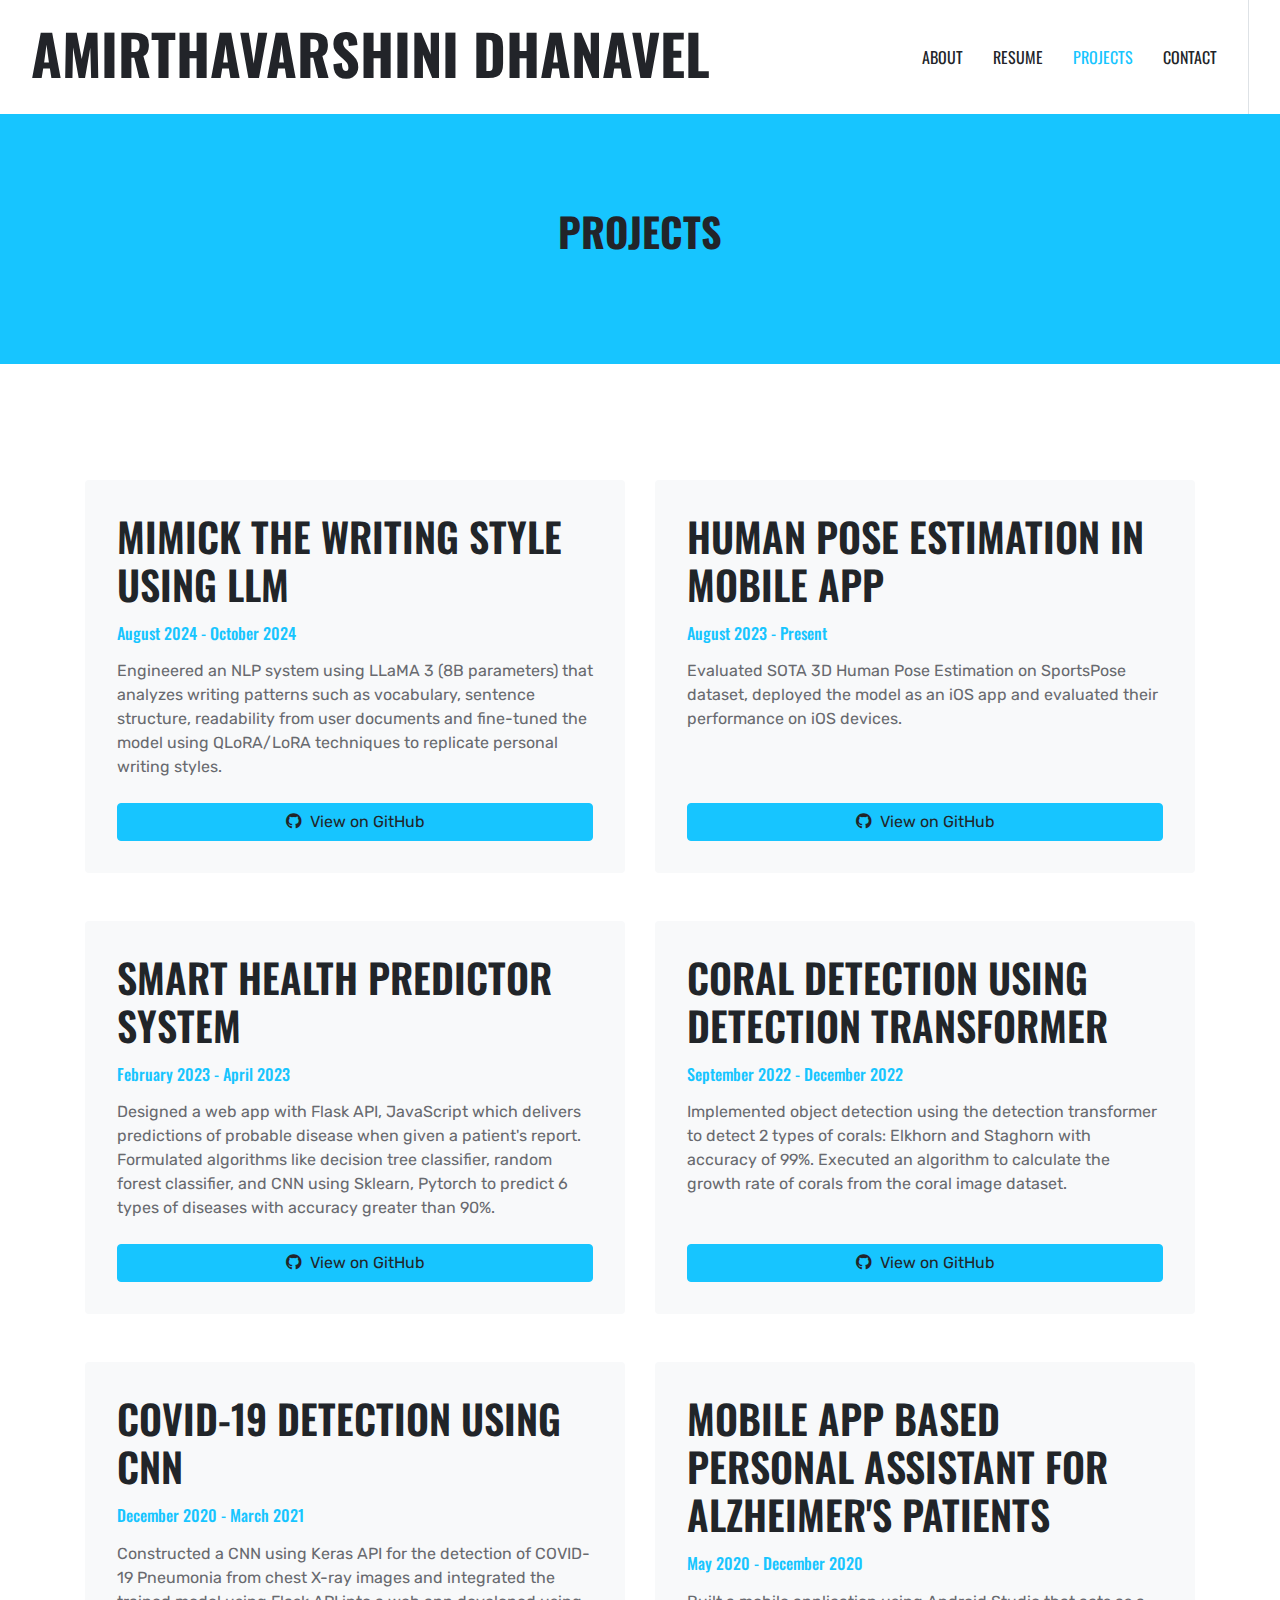
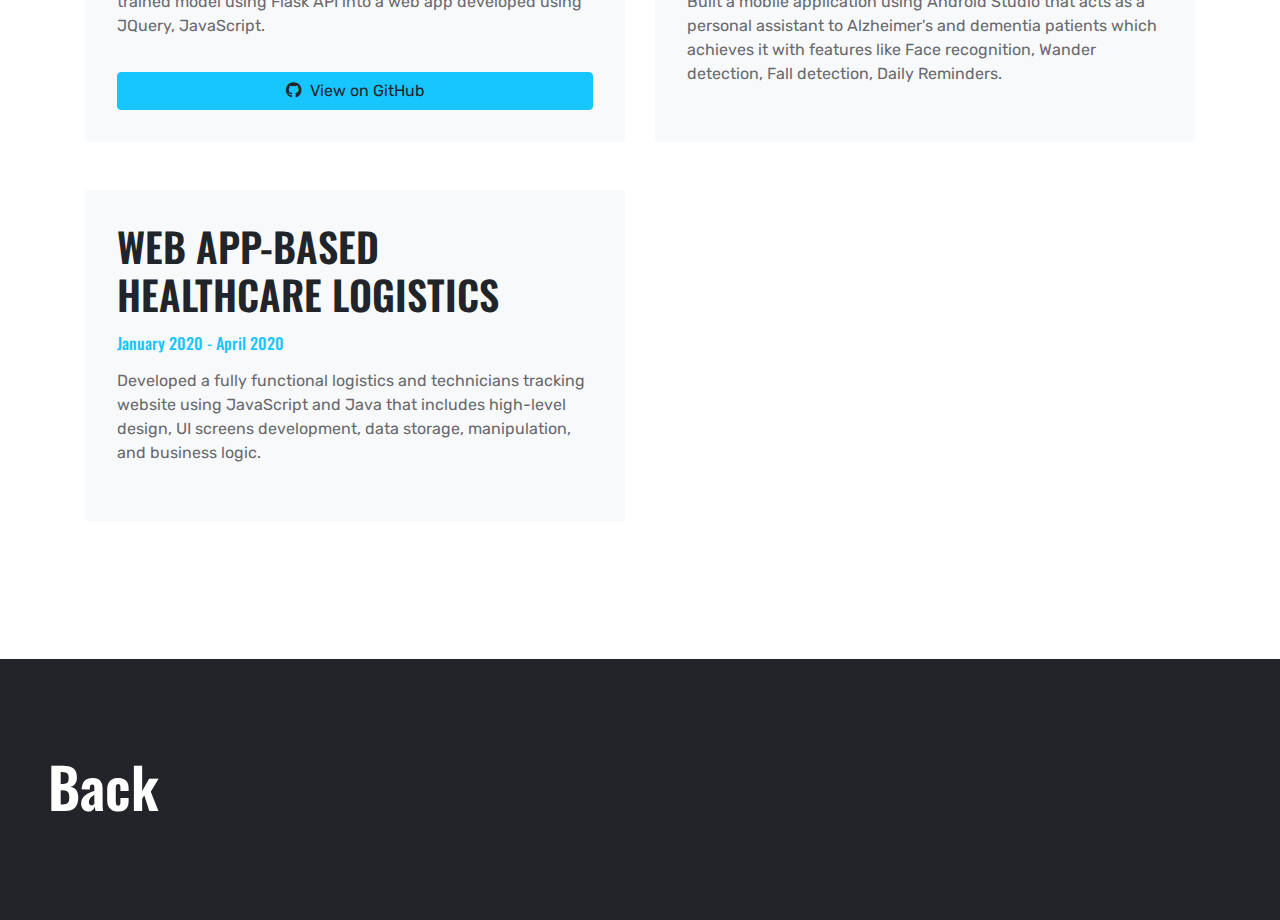
==== commit b2a0294a: "added project and experience" ====
--- a/about.html
+++ b/about.html
@@ -3,7 +3,7 @@
 
 <head>
     <meta charset="utf-8">
-    <title>DOT.NET - Digital Agency Website Template</title>
+    <title>Amirthavarshini Dhanavel</title>
     <meta content="width=device-width, initial-scale=1.0" name="viewport">
     <meta content="Free HTML Templates" name="keywords">
     <meta content="Free HTML Templates" name="description">
@@ -53,80 +53,114 @@
 
     <!-- Page Header Start -->
     <div class="page-header container-fluid bg-primary d-flex flex-column align-items-center justify-content-center">
-        <h1 class="display-3 text-uppercase mb-3">projects</h1>
+        <h1 class="display-4 text-uppercase mb-3" style="font-size: 2.5rem;">projects</h1>
         
     </div>
     <!-- Page Header Start -->
 
 
-    <!-- About Start -->
+    <!-- Projects Start -->
     <div class="container-fluid pt-5">
         <div class="container pt-5">
-            <div class="row align-items-center">
-                
-                <div class="col-lg-6 ">
-                    <h1 class="display-4 text-uppercase mb-4">Human Pose Estimation in Mobile App</h1>
-                    <h5 class="text-uppercase text-primary mb-3">August 2023 - Present</h5>
-                    <p class="mb-4">Evaluated SOTA 3D Human Pose Estimation on SportsPose dataset, deployed the model as an iOS app and evaluated their performance on iOS devices.</p>
-                </div>
-           
-                <div class="col-lg-6">
-                    <h1 class="display-4 text-uppercase mb-4">Smart Health Predictor System</h1>
-                    <h5 class="text-uppercase text-primary mb-3"> Febraury 2023 - April 2023</h5>
-                    <p class="mb-4">Designed a web app with Flask API, JavaScript which delivers predictions of probable disease when given a patient's report.
-                        Formulated algorithms like decision tree classifier, random forest classifier, and CNN using Sklearn, Pytorch to predict 6 types of diseases with accuracy greater than 90%.</p>
-              
+            <div class="row">
+                <!-- Writing Style LLM Project -->
+                <div class="col-lg-6 mb-5">
+                    <div class="project-card h-100">
+                        <div class="project-card-body">
+                            <h4 class="project-card-title text-uppercase display-4 mb-3">Mimick the Writing Style using LLM</h4>
+                            <h6 class="text-primary mb-3">August 2024 - October 2024</h6>
+                            <p class="project-card-text mb-4">Engineered an NLP system using LLaMA 3 (8B parameters) that analyzes writing patterns such as vocabulary, sentence structure, readability from user documents and fine-tuned the model using QLoRA/LoRA techniques to replicate personal writing styles.</p>
+                            <a href="https://github.com/Amirthavarshini-Dhanavel/MimickMyStyle_LLM" class="btn btn-primary mt-auto" target="_blank">
+                                <i class="fab fa-github mr-2"></i>View on GitHub
+                            </a>
+                        </div>
+                    </div>
+                </div>
+
+                <!-- Human Pose Estimation Project -->
+                <div class="col-lg-6 mb-5">
+                    <div class="project-card h-100">
+                        <div class="project-card-body">
+                            <h4 class="project-card-title text-uppercase display-4 mb-3">Human Pose Estimation in Mobile App</h4>
+                            <h6 class="text-primary mb-3">August 2023 - Present</h6>
+                            <p class="project-card-text mb-4">Evaluated SOTA 3D Human Pose Estimation on SportsPose dataset, deployed the model as an iOS app and evaluated their performance on iOS devices.</p>
+                            <a href="https://github.com/Amirthavarshini-Dhanavel/PoseEstimation_iOS" class="btn btn-primary mt-auto" target="_blank">
+                                <i class="fab fa-github mr-2"></i>View on GitHub
+                            </a>
+                        </div>
+                    </div>
+                </div>
+
+                <!-- Smart Health Predictor System -->
+                <div class="col-lg-6 mb-5">
+                    <div class="project-card h-100">
+                        <div class="project-card-body">
+                            <h4 class="project-card-title text-uppercase display-4 mb-3">Smart Health Predictor System</h4>
+                            <h6 class="text-primary mb-3">February 2023 - April 2023</h6>
+                            <p class="project-card-text mb-4">Designed a web app with Flask API, JavaScript which delivers predictions of probable disease when given a patient's report. Formulated algorithms like decision tree classifier, random forest classifier, and CNN using Sklearn, Pytorch to predict 6 types of diseases with accuracy greater than 90%.</p>
+                            <a href="https://github.com/Amirthavarshini-Dhanavel/HealthPredictor" class="btn btn-primary mt-auto" target="_blank">
+                                <i class="fab fa-github mr-2"></i>View on GitHub
+                            </a>
+                        </div>
+                    </div>
+                </div>
+
+                <!-- Coral Detection Project -->
+                <div class="col-lg-6 mb-5">
+                    <div class="project-card h-100">
+                        <div class="project-card-body">
+                            <h4 class="project-card-title text-uppercase display-4 mb-3">Coral Detection Using Detection Transformer</h4>
+                            <h6 class="text-primary mb-3">September 2022 - December 2022</h6>
+                            <p class="project-card-text mb-4">Implemented object detection using the detection transformer to detect 2 types of corals: Elkhorn and Staghorn with accuracy of 99%. Executed an algorithm to calculate the growth rate of corals from the coral image dataset.</p>
+                            <a href="https://github.com/Amirthavarshini-Dhanavel/CoralDetectionDETR" class="btn btn-primary mt-auto" target="_blank">
+                                <i class="fab fa-github mr-2"></i>View on GitHub
+                            </a>
+                        </div>
+                    </div>
+                </div>
+
+                <!-- COVID-19 Detection Project -->
+                <div class="col-lg-6 mb-5">
+                    <div class="project-card h-100">
+                        <div class="project-card-body">
+                            <h4 class="project-card-title text-uppercase display-4 mb-3">COVID-19 Detection using CNN</h4>
+                            <h6 class="text-primary mb-3">December 2020 - March 2021</h6>
+                            <p class="project-card-text mb-4">Constructed a CNN using Keras API for the detection of COVID-19 Pneumonia from chest X-ray images and integrated the trained model using Flask API into a web app developed using JQuery, JavaScript.</p>
+                            <a href="https://github.com/Amirthavarshini-Dhanavel/Covid-19CNN" class="btn btn-primary mt-auto" target="_blank">
+                                <i class="fab fa-github mr-2"></i>View on GitHub
+                            </a>
+                        </div>
+                    </div>
+                </div>
+
+                <!-- Alzheimer's Assistant Project -->
+                <div class="col-lg-6 mb-5">
+                    <div class="project-card h-100">
+                        <div class="project-card-body">
+                            <h4 class="project-card-title text-uppercase display-4 mb-3">Mobile App based Personal assistant for Alzheimer's patients</h4>
+                            <h6 class="text-primary mb-3">May 2020 - December 2020</h6>
+                            <p class="project-card-text mb-4">Built a mobile application using Android Studio that acts as a personal assistant to Alzheimer's and dementia patients which achieves it with features like Face recognition, Wander detection, Fall detection, Daily Reminders.</p>
+                            
+                        </div>
+                    </div>
+                </div>
+
+                <!-- Healthcare Logistics Project -->
+                <div class="col-lg-6 mb-5">
+                    <div class="project-card h-100">
+                        <div class="project-card-body">
+                            <h4 class="project-card-title text-uppercase display-4 mb-3">Web app-based Healthcare logistics</h4>
+                            <h6 class="text-primary mb-3">January 2020 - April 2020</h6>
+                            <p class="project-card-text mb-4">Developed a fully functional logistics and technicians tracking website using JavaScript and Java that includes high-level design, UI screens development, data storage, manipulation, and business logic.</p>
+                            
+                        </div>
+                    </div>
                 </div>
             </div>
         </div>
     </div>
-    <div class="container-fluid pt-5">
-        <div class="container pt-5">
-            <div class="row align-items-center">
-                
-                <div class="col-lg-6">
-                    <h1 class="display-4 text-uppercase mb-4">Coral Detection Using Detection Transformer</h1>
-                    <h5 class="text-uppercase text-primary mb-3">September 2022 - December 2022</h5>
-                    <p class="mb-4">Implemented object detection using the detection transformer to detect 2 types of corals: Elkhorn and Staghorn with accuracy of 99%.
-                        Executed an algorithm to calculate the growth rate of corals from the coral image dataset for industrial purposes by the Coral Restoration Foundation, Florida.
-                        </p>
-                </div>
-                
-                <div class="col-lg-6">
-                    <h1 class="display-4 text-uppercase mb-4">
-                        COVID-19 Detection using CNN</h1>
-                    <h5 class="text-uppercase text-primary mb-3">December 2020 - March 2021</h5>
-                    <p class="mb-4">Constructed a CNN using Keras API for the detection of COVID-19 Pneumonia from chest X-ray images and integrated the trained model using
-                         Flask API into a web app developed using JQuery, JavaScript that detects COVID-19 when providing a chest x-ray image of a patient.</p>
-                </div>
-            </div>
-        </div>
-    </div>
-    <div class="container-fluid pt-5">
-        <div class="container pt-5">
-            <div class="row align-items-center">
-                
-                <div class="col-lg-6">
-                    <h1 class="display-4 text-uppercase mb-4">Mobile App based Personal assistant for Alzheimer’s patients</h1>
-                    <h5 class="text-uppercase text-primary mb-3">May 2020 - December 2020</h5>
-                    <p class="mb-4">Built a mobile application using Android Studio that acts as a personal assistant to Alzheimer’s and dementia patients 
-                        which achieves it with features like Face recognition, Wander detection, Fall detection, Daily Reminders with Tensorflow and OpenCV.</p>
-                </div>
-                
-                <div class="col-lg-6">
-                    <h1 class="display-4 text-uppercase mb-4">
-                        Web app-based Healthcare logistics</h1>
-                    <h5 class="text-uppercase text-primary mb-3">January 2020 - April 2020</h5>
-                    <p class="mb-4">Developed a fully functional logistics and technicians tracking website using JavaScript and Java that includes high-level design, 
-                        UI screens development, data storage, manipulation, and business logic using the concepts of core and advanced Java.</p>
-                </div>
-            </div>
-        </div>
-    </div>
-    <!-- About End -->
-
-
-    
+    <!-- Projects End -->
+
 
     <!-- Footer Start -->
     <div class="container-fluid bg-dark text-white-50 py-5 px-sm-3 px-md-5" style="margin-top: 90px;">
@@ -165,4 +199,4 @@
     <script src="js/main.js"></script>
 </body>
 
-</html>+</html>
--- a/css/style.css
+++ b/css/style.css
@@ -9837,8 +9837,8 @@
 }
 
 .page-header {
-  height: 400px;
-  margin-bottom: 90px;
+  height: 250px;
+  margin-bottom: 20px;
 }
 
 @media (max-width: 991.98px) {
@@ -9953,3 +9953,47 @@
   padding: 0;
   list-style-type: none;
 }
+
+/*adding new*/
+.project-card {
+  background-color: #f8f9fa;
+  border: none;
+  transition: all 0.3s ease;
+  position: relative;
+  display: flex;
+  flex-direction: column;
+  min-width: 0;
+  word-wrap: break-word;
+  background-clip: border-box;
+  border-radius: 0.25rem;
+}
+
+.project-card:hover {
+  transform: translateY(-5px);
+  box-shadow: 0 4px 15px rgba(0, 0, 0, 0.1);
+}
+
+.project-card-body {
+  flex: 1 1 auto;
+  min-height: 1px;
+  padding: 2rem;
+  display: flex;
+  flex-direction: column;
+}
+
+.project-card-title {
+  font-size: 2.5rem !important;
+  font-weight: 600;
+  color: #212529;
+  margin-bottom: 1rem;
+}
+
+.project-card-text {
+  flex-grow: 1;
+}
+
+@media (max-width: 1200px) {
+  .page-header h1.display-4 {
+      font-size: calc(1.3rem + 1.5vw) !important;
+  }
+}